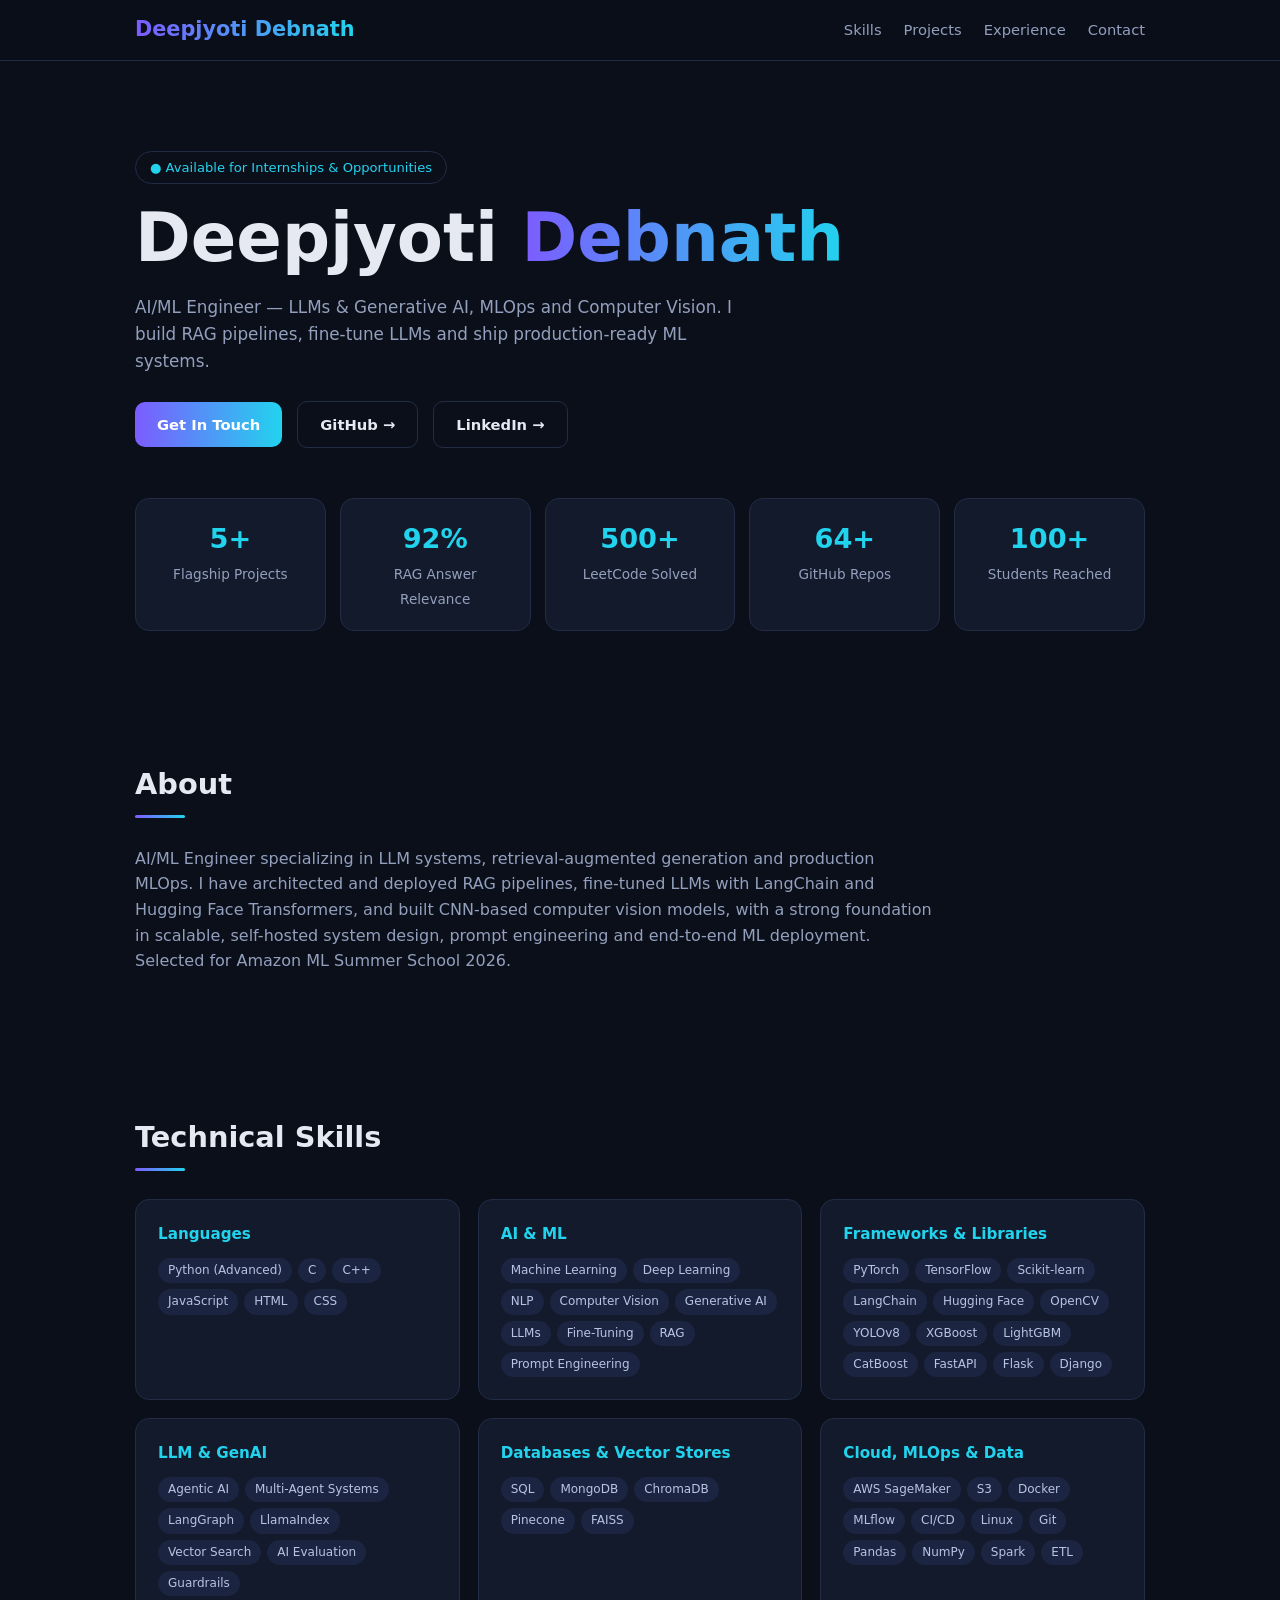
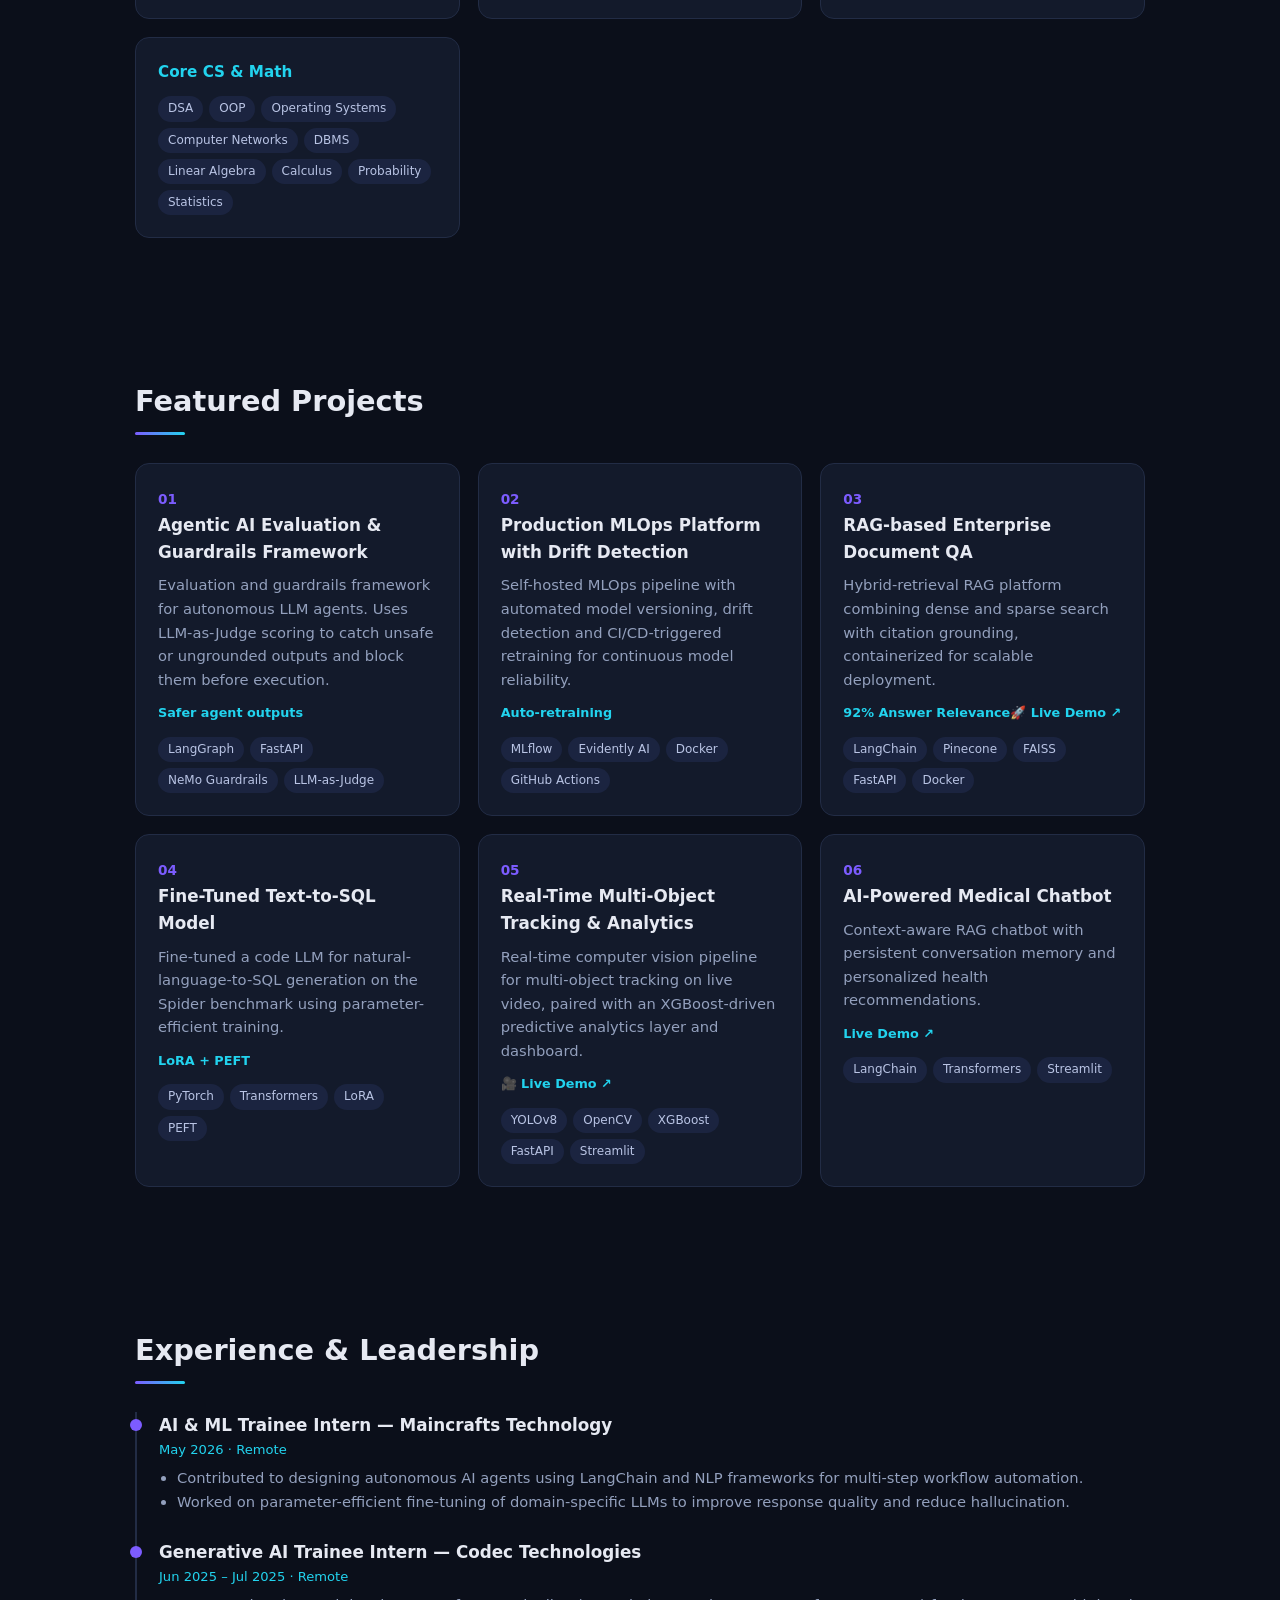
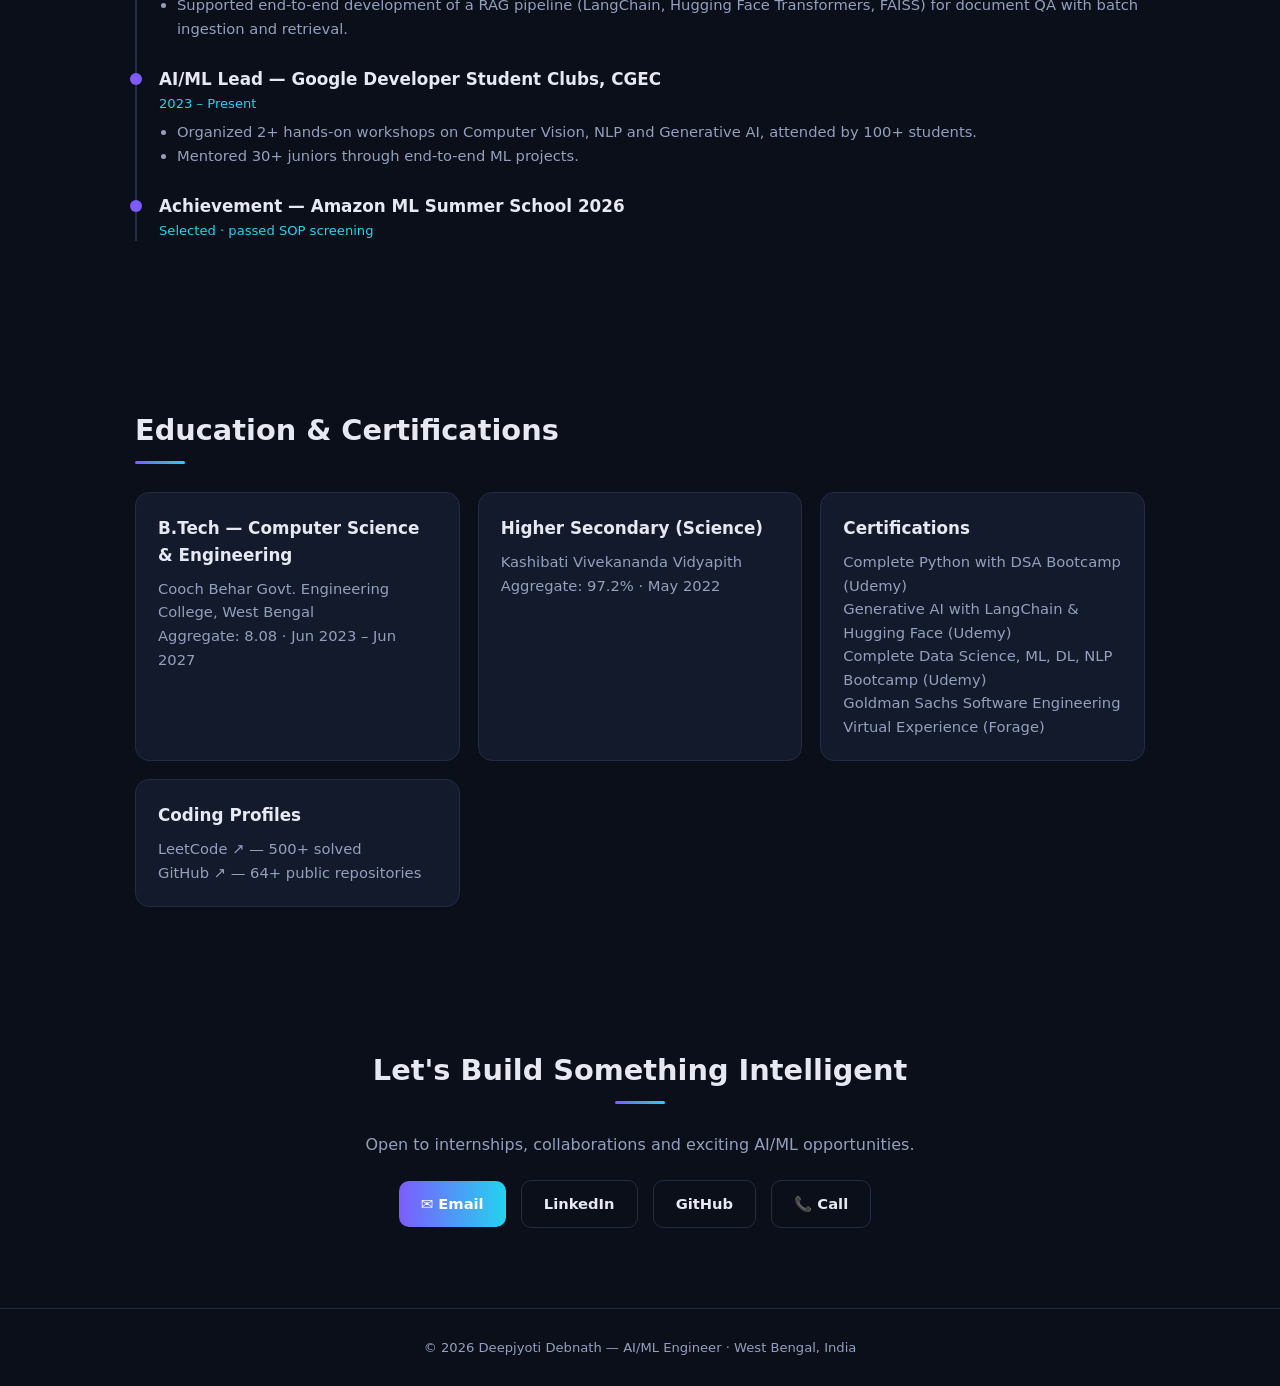
==== index.html @ 5f4ed718 "add" ====
<!DOCTYPE html>
<html lang="en">

<head>
    <meta charset="UTF-8">
    <meta name="viewport" content="width=device-width, initial-scale=1.0">
    <title>Deepjyoti Debnath — AI/ML Engineer</title>
    <meta name="description" content="AI/ML Engineer specializing in LLM systems, RAG, MLOps and Computer Vision.">
    <style>
         :root {
            --bg: #0b0f1a;
            --card: #131a2b;
            --line: #222c45;
            --txt: #e6e9f2;
            --mut: #93a0bd;
            --a: #7c5cff;
            --b: #22d3ee
        }
        
        * {
            box-sizing: border-box;
            margin: 0;
            padding: 0
        }
        
        html {
            scroll-behavior: smooth
        }
        
        body {
            font-family: Inter, system-ui, -apple-system, Segoe UI, sans-serif;
            background: var(--bg);
            color: var(--txt);
            line-height: 1.6
        }
        
        a {
            color: inherit;
            text-decoration: none
        }
        
        .wrap {
            max-width: 1050px;
            margin: auto;
            padding: 0 20px
        }
        
        nav {
            position: sticky;
            top: 0;
            z-index: 10;
            background: rgba(11, 15, 26, .85);
            backdrop-filter: blur(10px);
            border-bottom: 1px solid var(--line)
        }
        
        nav .wrap {
            display: flex;
            justify-content: space-between;
            align-items: center;
            height: 60px
        }
        
        .logo {
            font-weight: 800;
            font-size: 1.3rem;
            background: linear-gradient(90deg, var(--a), var(--b));
            -webkit-background-clip: text;
            color: transparent
        }
        
        nav ul {
            display: flex;
            gap: 22px;
            list-style: none;
            font-size: .92rem;
            color: var(--mut)
        }
        
        nav ul a:hover {
            color: var(--txt)
        }
        
        section {
            padding: 70px 0
        }
        
        h2 {
            font-size: 1.8rem;
            margin-bottom: 28px
        }
        
        h2::after {
            content: "";
            display: block;
            width: 50px;
            height: 3px;
            margin-top: 8px;
            background: linear-gradient(90deg, var(--a), var(--b));
            border-radius: 3px
        }
        
        .hero {
            padding: 90px 0 60px
        }
        
        .badge {
            display: inline-block;
            padding: 5px 14px;
            border: 1px solid var(--line);
            border-radius: 99px;
            font-size: .82rem;
            color: var(--b);
            margin-bottom: 18px
        }
        
        .hero h1 {
            font-size: clamp(2.4rem, 7vw, 4.2rem);
            line-height: 1.1
        }
        
        .hero h1 span {
            background: linear-gradient(90deg, var(--a), var(--b));
            -webkit-background-clip: text;
            color: transparent
        }
        
        .hero p {
            color: var(--mut);
            max-width: 620px;
            margin: 18px 0 26px;
            font-size: 1.05rem
        }
        
        .btn {
            display: inline-block;
            padding: 11px 22px;
            border-radius: 10px;
            border: 1px solid var(--line);
            margin: 0 10px 10px 0;
            font-weight: 600;
            font-size: .92rem;
            transition: .2s
        }
        
        .btn:hover {
            border-color: var(--a);
            transform: translateY(-2px)
        }
        
        .btn.p {
            background: linear-gradient(90deg, var(--a), var(--b));
            border: 0;
            color: #fff
        }
        
        .stats {
            display: grid;
            grid-template-columns: repeat(auto-fit, minmax(150px, 1fr));
            gap: 14px;
            margin-top: 40px
        }
        
        .stat {
            background: var(--card);
            border: 1px solid var(--line);
            border-radius: 14px;
            padding: 18px;
            text-align: center
        }
        
        .stat b {
            display: block;
            font-size: 1.7rem;
            color: var(--b)
        }
        
        .stat span {
            color: var(--mut);
            font-size: .85rem
        }
        
        .summary {
            color: var(--mut);
            max-width: 800px
        }
        
        .grid {
            display: grid;
            grid-template-columns: repeat(auto-fit, minmax(300px, 1fr));
            gap: 18px
        }
        
        .card {
            background: var(--card);
            border: 1px solid var(--line);
            border-radius: 14px;
            padding: 22px;
            transition: .2s
        }
        
        .card:hover {
            border-color: var(--a);
            transform: translateY(-4px)
        }
        
        .card h3 {
            font-size: 1.05rem;
            margin-bottom: 8px
        }
        
        .card p {
            color: var(--mut);
            font-size: .92rem
        }
        
        .card .n {
            color: var(--a);
            font-weight: 800;
            font-size: .85rem
        }
        
        .tags {
            display: flex;
            flex-wrap: wrap;
            gap: 6px;
            margin-top: 12px
        }
        
        .tag {
            font-size: .75rem;
            padding: 3px 10px;
            border-radius: 99px;
            background: #1b2440;
            color: #b9c4e4
        }
        
        .metric {
            display: inline-block;
            margin-top: 12px;
            font-size: .8rem;
            color: var(--b);
            font-weight: 700
        }
        
        .skills .card h3 {
            color: var(--b);
            font-size: .95rem
        }
        
        .tl {
            border-left: 2px solid var(--line);
            padding-left: 22px
        }
        
        .tl .item {
            position: relative;
            margin-bottom: 26px
        }
        
        .tl .item::before {
            content: "";
            position: absolute;
            left: -29px;
            top: 7px;
            width: 12px;
            height: 12px;
            border-radius: 50%;
            background: var(--a)
        }
        
        .tl h3 {
            font-size: 1.05rem
        }
        
        .tl .meta {
            color: var(--b);
            font-size: .82rem;
            margin-bottom: 6px
        }
        
        .tl ul {
            color: var(--mut);
            font-size: .92rem;
            padding-left: 18px
        }
        
        .contact {
            text-align: center
        }
        
        .contact h2::after {
            margin-inline: auto
        }
        
        .contact p {
            color: var(--mut);
            margin-bottom: 22px
        }
        
        footer {
            text-align: center;
            color: var(--mut);
            font-size: .82rem;
            padding: 28px 0;
            border-top: 1px solid var(--line)
        }
        
        .reveal {
            opacity: 0;
            transform: translateY(18px);
            transition: .6s
        }
        
        .reveal.show {
            opacity: 1;
            transform: none
        }
        
        @media(max-width:640px) {
            nav ul {
                gap: 12px;
                font-size: .8rem
            }
        }
    </style>
</head>

<body>
    <nav>
        <div class="wrap"><a href="#" class="logo">Deepjyoti Debnath</a>
            <ul>
                <li><a href="#skills">Skills</a></li>
                <li><a href="#projects">Projects</a></li>
                <li><a href="#experience">Experience</a></li>
                <li><a href="#contact">Contact</a></li>
            </ul>
        </div>
    </nav>

    <header class="hero">
        <div class="wrap">
            <span class="badge">● Available for Internships &amp; Opportunities</span>
            <h1>Deepjyoti <span>Debnath</span></h1>
            <p>AI/ML Engineer — LLMs &amp; Generative AI, MLOps and Computer Vision. I build RAG pipelines, fine-tune LLMs and ship production-ready ML systems.</p>
            <a class="btn p" href="mailto:deepjyotidebnathcse@gmail.com">Get In Touch</a>
            <a class="btn" href="https://github.com/deepjyotidebnath" target="_blank" rel="noopener">GitHub →</a>
            <a class="btn" href="https://linkedin.com/in/deepjyoti-debnath844279316" target="_blank" rel="noopener">LinkedIn →</a>
            <div class="stats">
                <div class="stat"><b>5+</b><span>Flagship Projects</span></div>
                <div class="stat"><b>92%</b><span>RAG Answer Relevance</span></div>
                <div class="stat"><b>500+</b><span>LeetCode Solved</span></div>
                <div class="stat"><b>64+</b><span>GitHub Repos</span></div>
                <div class="stat"><b>100+</b><span>Students Reached</span></div>
            </div>
        </div>
    </header>

    <section>
        <div class="wrap reveal">
            <h2>About</h2>
            <p class="summary">AI/ML Engineer specializing in LLM systems, retrieval-augmented generation and production MLOps. I have architected and deployed RAG pipelines, fine-tuned LLMs with LangChain and Hugging Face Transformers, and built CNN-based computer vision
                models, with a strong foundation in scalable, self-hosted system design, prompt engineering and end-to-end ML deployment. Selected for Amazon ML Summer School 2026.</p>
        </div>
    </section>

    <section id="skills" class="skills">
        <div class="wrap reveal">
            <h2>Technical Skills</h2>
            <div class="grid">
                <div class="card">
                    <h3>Languages</h3>
                    <div class="tags"><span class="tag">Python (Advanced)</span><span class="tag">C</span><span class="tag">C++</span><span class="tag">JavaScript</span><span class="tag">HTML</span><span class="tag">CSS</span></div>
                </div>
                <div class="card">
                    <h3>AI &amp; ML</h3>
                    <div class="tags"><span class="tag">Machine Learning</span><span class="tag">Deep Learning</span><span class="tag">NLP</span><span class="tag">Computer Vision</span><span class="tag">Generative AI</span><span class="tag">LLMs</span><span class="tag">Fine-Tuning</span>
                        <span class="tag">RAG</span><span class="tag">Prompt Engineering</span></div>
                </div>
                <div class="card">
                    <h3>Frameworks &amp; Libraries</h3>
                    <div class="tags"><span class="tag">PyTorch</span><span class="tag">TensorFlow</span><span class="tag">Scikit-learn</span><span class="tag">LangChain</span><span class="tag">Hugging Face</span><span class="tag">OpenCV</span><span class="tag">YOLOv8</span>
                        <span class="tag">XGBoost</span><span class="tag">LightGBM</span><span class="tag">CatBoost</span><span class="tag">FastAPI</span><span class="tag">Flask</span><span class="tag">Django</span></div>
                </div>
                <div class="card">
                    <h3>LLM &amp; GenAI</h3>
                    <div class="tags"><span class="tag">Agentic AI</span><span class="tag">Multi-Agent Systems</span><span class="tag">LangGraph</span><span class="tag">LlamaIndex</span><span class="tag">Vector Search</span><span class="tag">AI Evaluation</span><span class="tag">Guardrails</span></div>
                </div>
                <div class="card">
                    <h3>Databases &amp; Vector Stores</h3>
                    <div class="tags"><span class="tag">SQL</span><span class="tag">MongoDB</span><span class="tag">ChromaDB</span><span class="tag">Pinecone</span><span class="tag">FAISS</span></div>
                </div>
                <div class="card">
                    <h3>Cloud, MLOps &amp; Data</h3>
                    <div class="tags"><span class="tag">AWS SageMaker</span><span class="tag">S3</span><span class="tag">Docker</span><span class="tag">MLflow</span><span class="tag">CI/CD</span><span class="tag">Linux</span><span class="tag">Git</span><span class="tag">Pandas</span>
                        <span class="tag">NumPy</span><span class="tag">Spark</span><span class="tag">ETL</span></div>
                </div>
                <div class="card">
                    <h3>Core CS &amp; Math</h3>
                    <div class="tags"><span class="tag">DSA</span><span class="tag">OOP</span><span class="tag">Operating Systems</span><span class="tag">Computer Networks</span><span class="tag">DBMS</span><span class="tag">Linear Algebra</span><span class="tag">Calculus</span>
                        <span class="tag">Probability</span><span class="tag">Statistics</span></div>
                </div>
            </div>
        </div>
    </section>

    <section id="projects">
        <div class="wrap reveal">
            <h2>Featured Projects</h2>
            <div class="grid">
                <div class="card"><span class="n">01</span>
                    <h3>Agentic AI Evaluation &amp; Guardrails Framework</h3>
                    <p>Evaluation and guardrails framework for autonomous LLM agents. Uses LLM-as-Judge scoring to catch unsafe or ungrounded outputs and block them before execution.</p><span class="metric">Safer agent outputs</span>
                    <div class="tags"><span class="tag">LangGraph</span><span class="tag">FastAPI</span><span class="tag">NeMo Guardrails</span><span class="tag">LLM-as-Judge</span></div>
                </div>
                <div class="card"><span class="n">02</span>
                    <h3>Production MLOps Platform with Drift Detection</h3>
                    <p>Self-hosted MLOps pipeline with automated model versioning, drift detection and CI/CD-triggered retraining for continuous model reliability.</p><span class="metric">Auto-retraining</span>
                    <div class="tags"><span class="tag">MLflow</span><span class="tag">Evidently AI</span><span class="tag">Docker</span><span class="tag">GitHub Actions</span></div>
                </div>
                <div class="card"><span class="n">03</span>
                    <h3>RAG-based Enterprise Document QA</h3>
                    <p>Hybrid-retrieval RAG platform combining dense and sparse search with citation grounding, containerized for scalable deployment.</p><span class="metric">92% Answer Relevance</span><a class="metric" href="https://ragchatbotbyintellexa.streamlit.app/"
                        target="_blank" rel="noopener">🚀 Live Demo ↗</a>
                    <div class="tags"><span class="tag">LangChain</span><span class="tag">Pinecone</span><span class="tag">FAISS</span><span class="tag">FastAPI</span><span class="tag">Docker</span></div>
                </div>
                <div class="card"><span class="n">04</span>
                    <h3>Fine-Tuned Text-to-SQL Model</h3>
                    <p>Fine-tuned a code LLM for natural-language-to-SQL generation on the Spider benchmark using parameter-efficient training.</p><span class="metric">LoRA + PEFT</span>
                    <div class="tags"><span class="tag">PyTorch</span><span class="tag">Transformers</span><span class="tag">LoRA</span><span class="tag">PEFT</span></div>
                </div>
                <div class="card"><span class="n">05</span>
                    <h3>Real-Time Multi-Object Tracking &amp; Analytics</h3>
                    <p>Real-time computer vision pipeline for multi-object tracking on live video, paired with an XGBoost-driven predictive analytics layer and dashboard.</p><a class="metric" href="https://yolov8videodetection.streamlit.app/" target="_blank"
                        rel="noopener">🎥 Live Demo ↗</a>
                    <div class="tags"><span class="tag">YOLOv8</span><span class="tag">OpenCV</span><span class="tag">XGBoost</span><span class="tag">FastAPI</span><span class="tag">Streamlit</span></div>
                </div>
                <div class="card"><span class="n">06</span>
                    <h3>AI-Powered Medical Chatbot</h3>
                    <p>Context-aware RAG chatbot with persistent conversation memory and personalized health recommendations.</p><a class="metric" href="https://ai-medical-chatbot-intellexa-by-deepjyoti.streamlit.app/" target="_blank" rel="noopener">Live Demo ↗</a>
                    <div class="tags"><span class="tag">LangChain</span><span class="tag">Transformers</span><span class="tag">Streamlit</span></div>
                </div>
            </div>
        </div>
    </section>

    <section id="experience">
        <div class="wrap reveal">
            <h2>Experience &amp; Leadership</h2>
            <div class="tl">
                <div class="item">
                    <h3>AI &amp; ML Trainee Intern — Maincrafts Technology</h3>
                    <div class="meta">May 2026 · Remote</div>
                    <ul>
                        <li>Contributed to designing autonomous AI agents using LangChain and NLP frameworks for multi-step workflow automation.</li>
                        <li>Worked on parameter-efficient fine-tuning of domain-specific LLMs to improve response quality and reduce hallucination.</li>
                    </ul>
                </div>
                <div class="item">
                    <h3>Generative AI Trainee Intern — Codec Technologies</h3>
                    <div class="meta">Jun 2025 – Jul 2025 · Remote</div>
                    <ul>
                        <li>Supported end-to-end development of a RAG pipeline (LangChain, Hugging Face Transformers, FAISS) for document QA with batch ingestion and retrieval.</li>
                    </ul>
                </div>
                <div class="item">
                    <h3>AI/ML Lead — Google Developer Student Clubs, CGEC</h3>
                    <div class="meta">2023 – Present</div>
                    <ul>
                        <li>Organized 2+ hands-on workshops on Computer Vision, NLP and Generative AI, attended by 100+ students.</li>
                        <li>Mentored 30+ juniors through end-to-end ML projects.</li>
                    </ul>
                </div>
                <div class="item">
                    <h3>Achievement — Amazon ML Summer School 2026</h3>
                    <div class="meta">Selected · passed SOP screening</div>
                </div>
            </div>
        </div>
    </section>

    <section>
        <div class="wrap reveal">
            <h2>Education &amp; Certifications</h2>
            <div class="grid">
                <div class="card">
                    <h3>B.Tech — Computer Science &amp; Engineering</h3>
                    <p>Cooch Behar Govt. Engineering College, West Bengal<br>Aggregate: 8.08 · Jun 2023 – Jun 2027</p>
                </div>
                <div class="card">
                    <h3>Higher Secondary (Science)</h3>
                    <p>Kashibati Vivekananda Vidyapith<br>Aggregate: 97.2% · May 2022</p>
                </div>
                <div class="card">
                    <h3>Certifications</h3>
                    <p>Complete Python with DSA Bootcamp (Udemy)<br>Generative AI with LangChain &amp; Hugging Face (Udemy)<br>Complete Data Science, ML, DL, NLP Bootcamp (Udemy)<br>Goldman Sachs Software Engineering Virtual Experience (Forage)</p>
                </div>
                <div class="card">
                    <h3>Coding Profiles</h3>
                    <p><a href="https://leetcode.com/u/deep23118" target="_blank" rel="noopener">LeetCode ↗</a> — 500+ solved<br><a href="https://github.com/deepjyotidebnath" target="_blank" rel="noopener">GitHub ↗</a> — 64+ public repositories</p>
                </div>
            </div>
        </div>
    </section>

    <section id="contact" class="contact">
        <div class="wrap reveal">
            <h2>Let's Build Something Intelligent</h2>
            <p>Open to internships, collaborations and exciting AI/ML opportunities.</p>
            <a class="btn p" href="mailto:deepjyotidebnathcse@gmail.com">✉ Email</a>
            <a class="btn" href="https://linkedin.com/in/deepjyoti-debnath844279316" target="_blank" rel="noopener">LinkedIn</a>
            <a class="btn" href="https://github.com/deepjyotidebnath" target="_blank" rel="noopener">GitHub</a>
            <a class="btn" href="tel:+918116265152">📞 Call</a>
        </div>
    </section>

    <footer>© <span id="y"></span> Deepjyoti Debnath — AI/ML Engineer · West Bengal, India</footer>

    <script>
        document.getElementById('y').textContent = new Date().getFullYear();
        const io = new IntersectionObserver(e => e.forEach(x => {
            if (x.isIntersecting) {
                x.target.classList.add('show');
                io.unobserve(x.target)
            }
        }), {
            threshold: .08
        });
        document.querySelectorAll('.reveal').forEach(el => io.observe(el));
    </script>
</body>

</html>
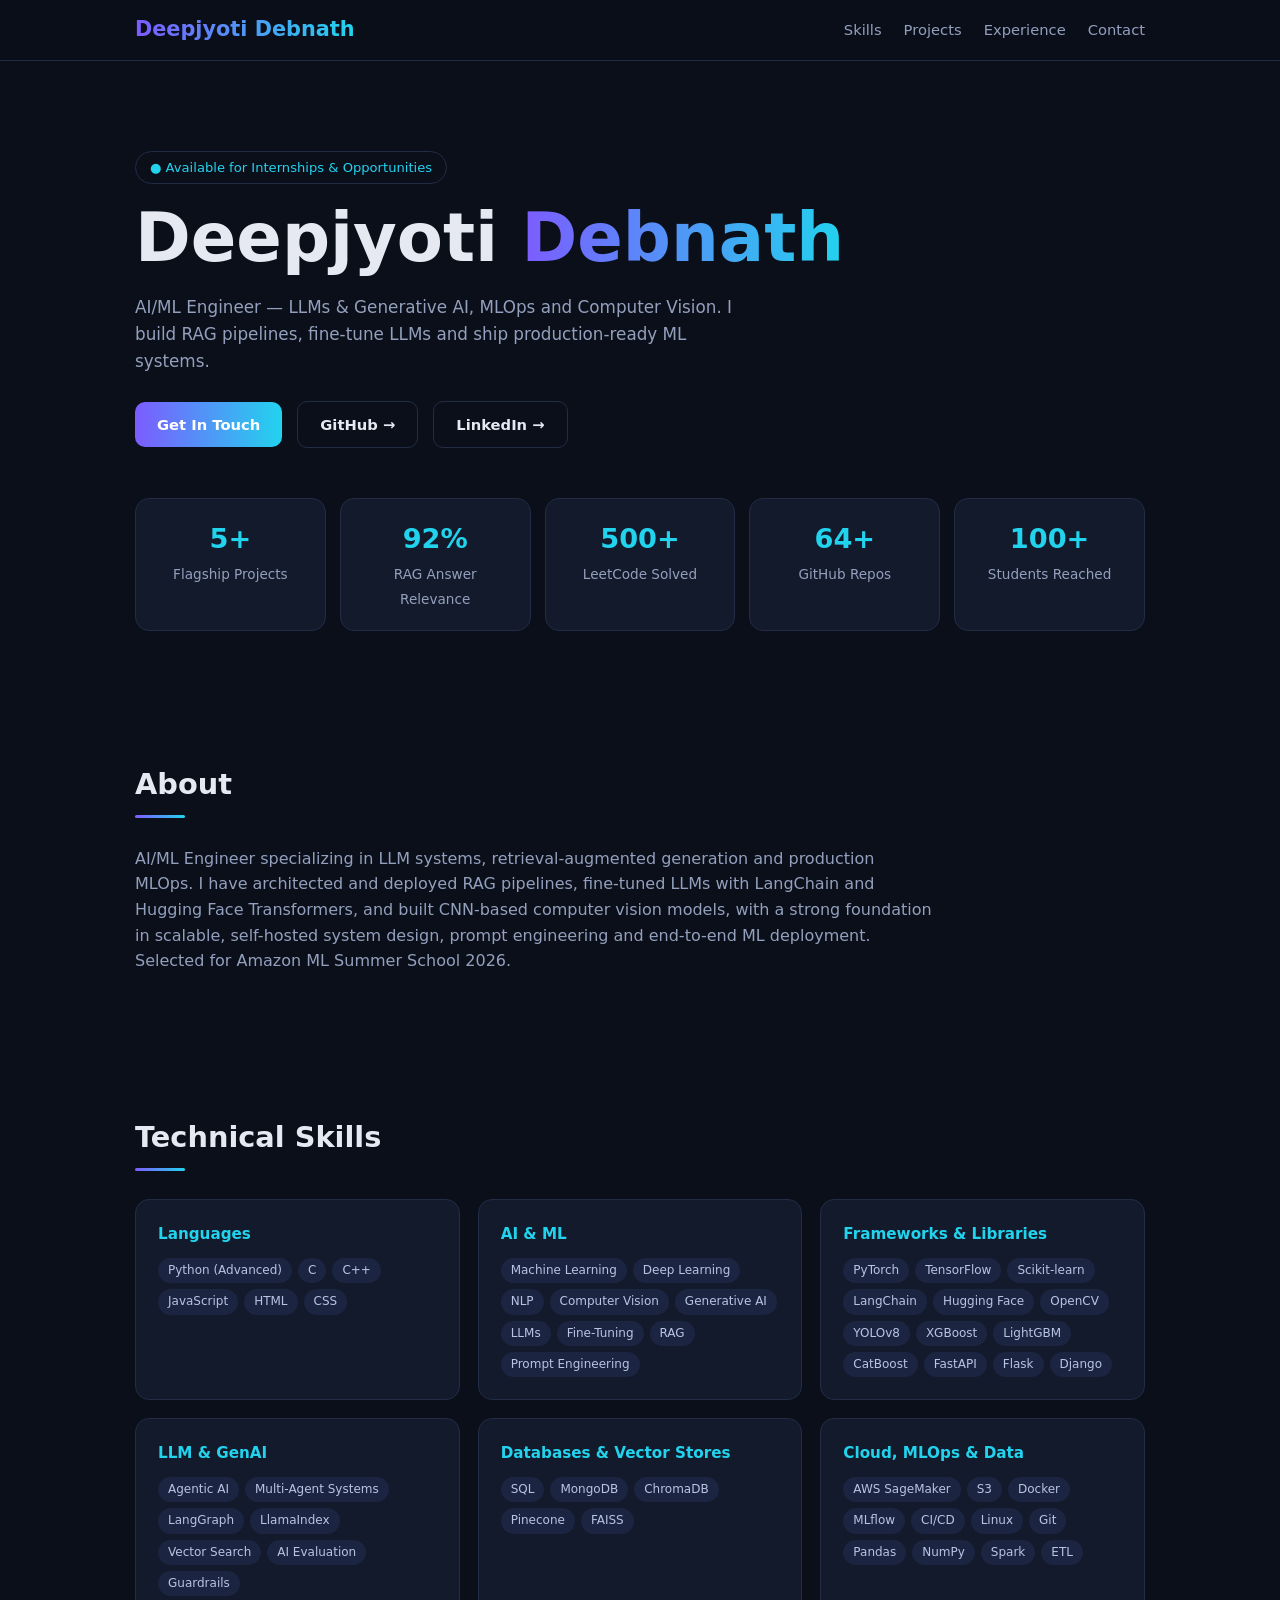
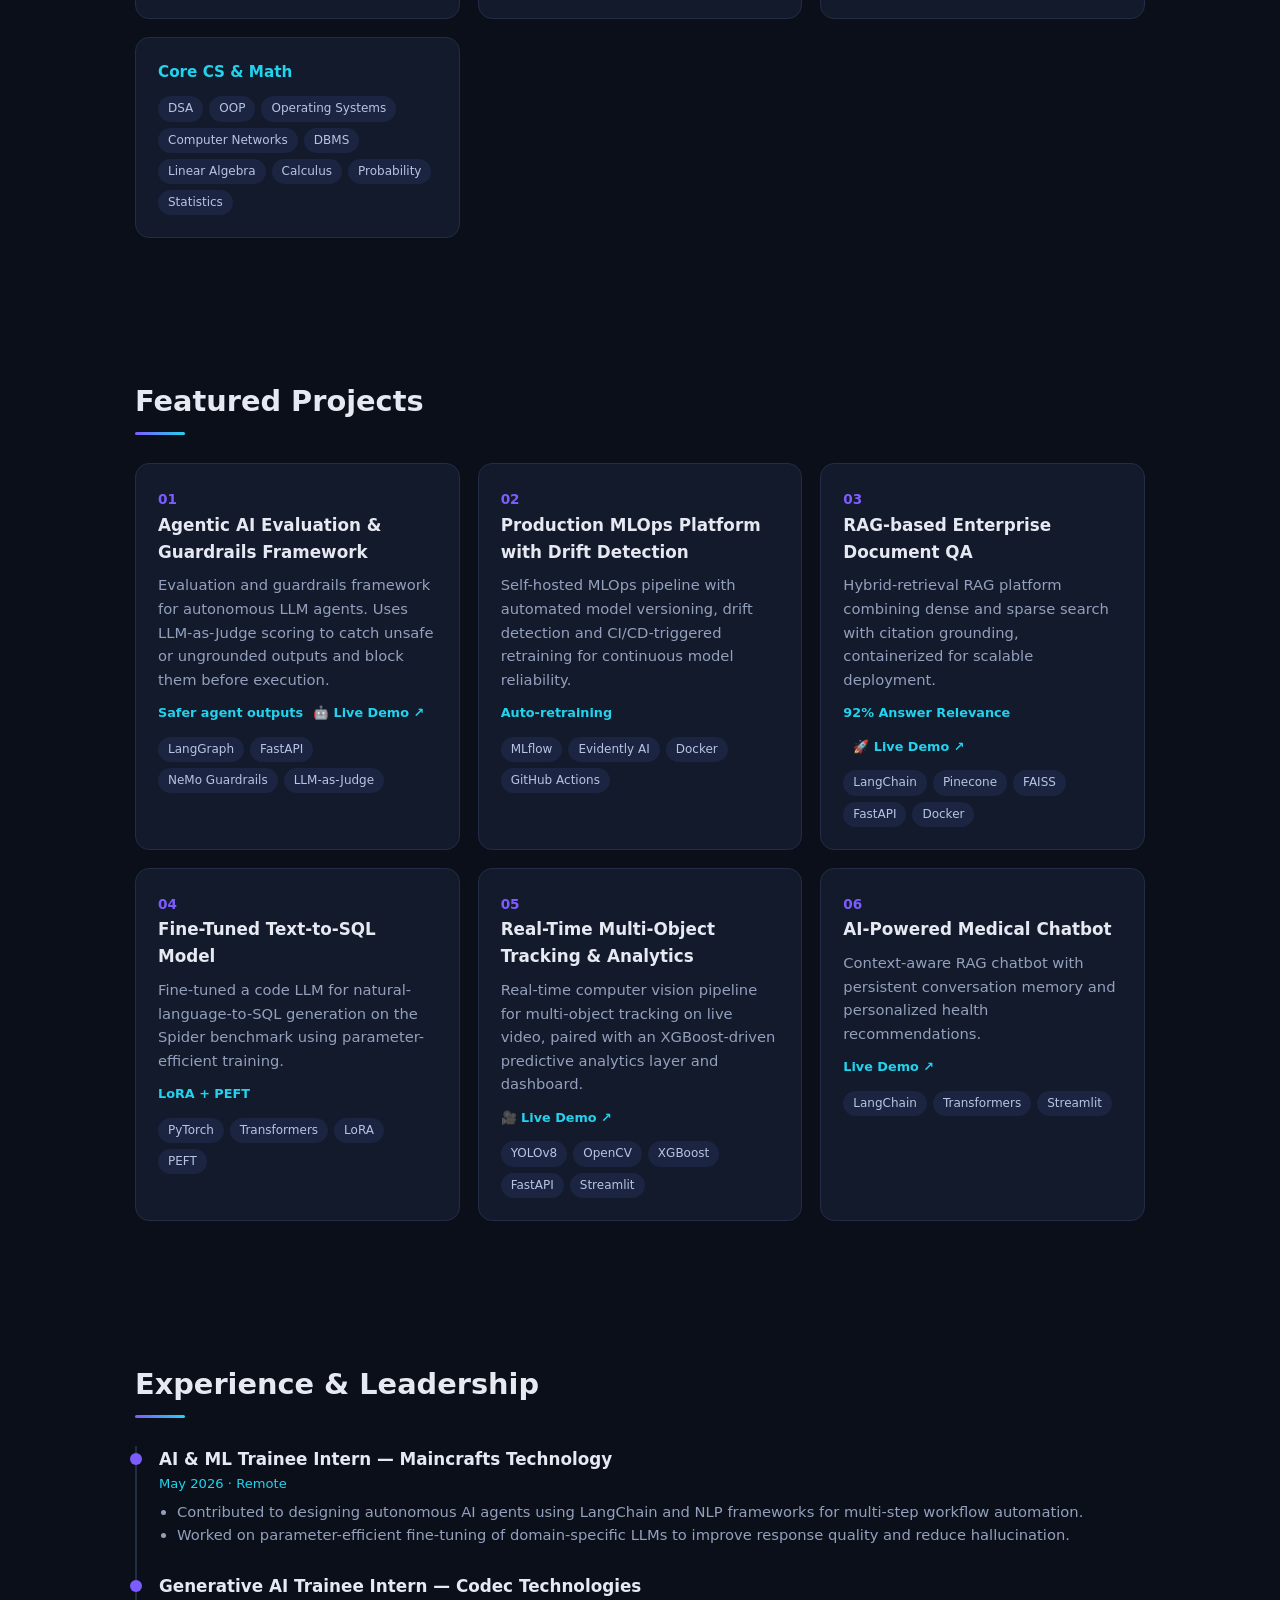
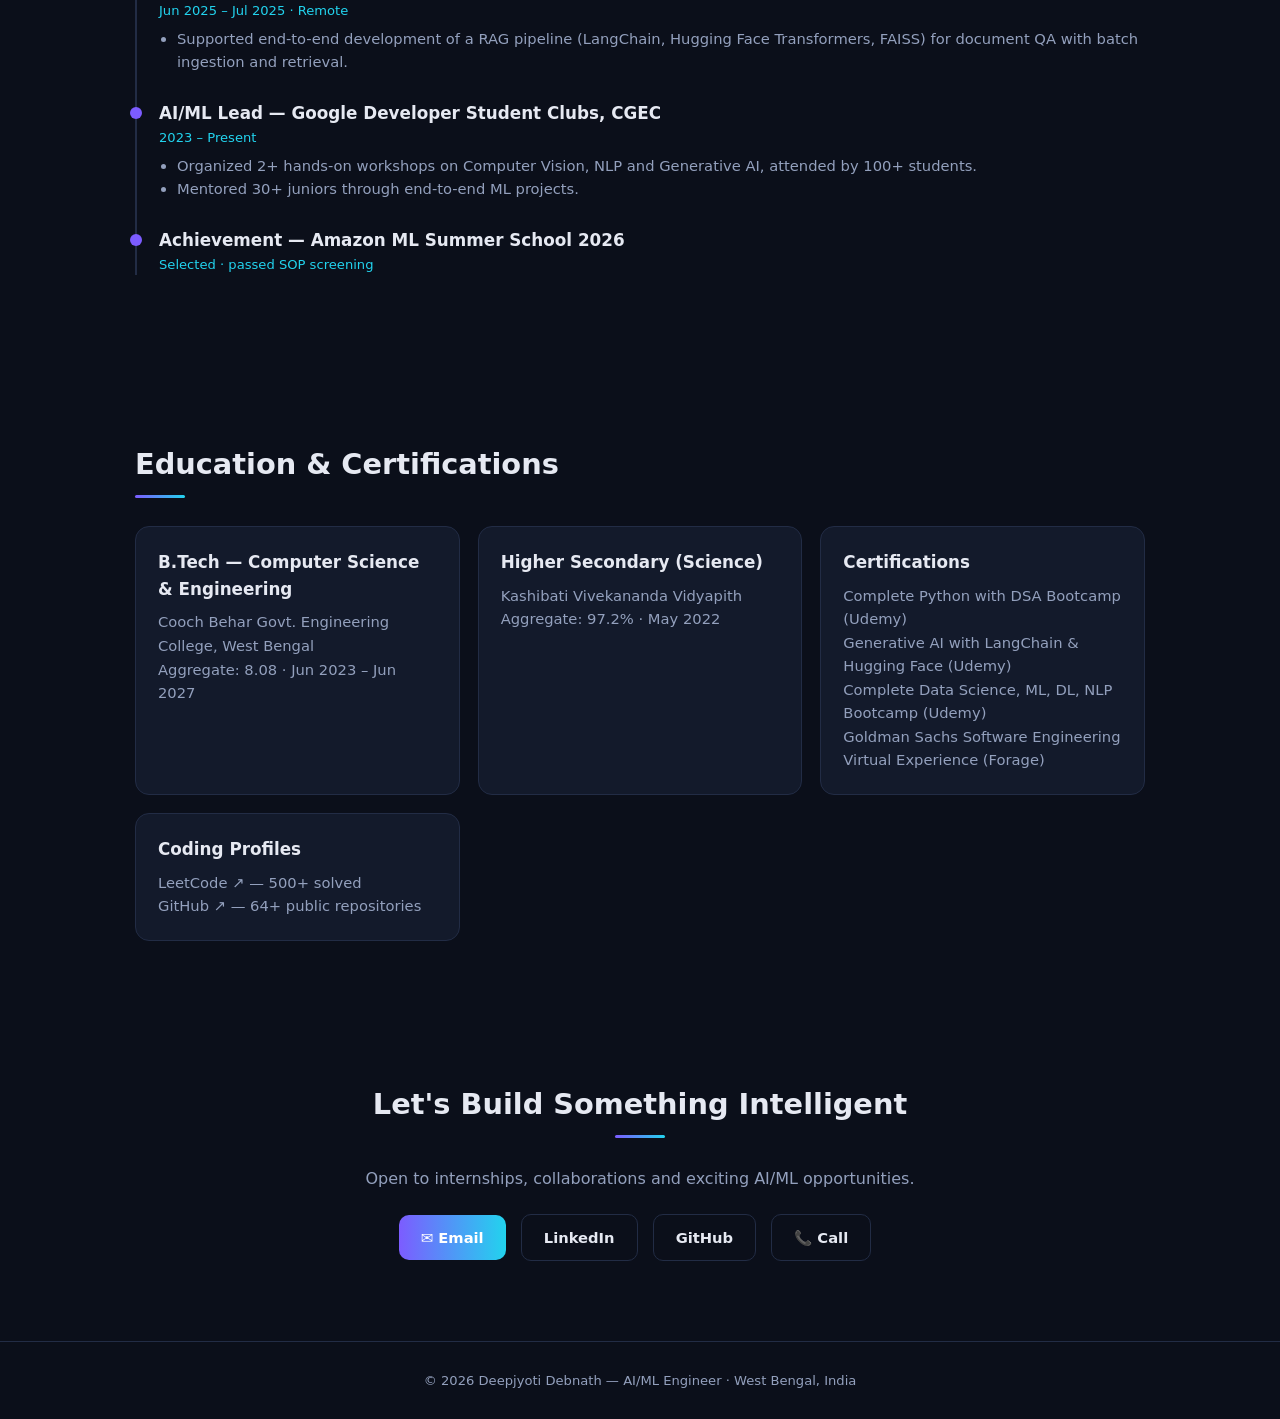
==== commit 02a0869c: "update" ====
--- a/index.html
+++ b/index.html
@@ -410,7 +410,8 @@
             <div class="grid">
                 <div class="card"><span class="n">01</span>
                     <h3>Agentic AI Evaluation &amp; Guardrails Framework</h3>
-                    <p>Evaluation and guardrails framework for autonomous LLM agents. Uses LLM-as-Judge scoring to catch unsafe or ungrounded outputs and block them before execution.</p><span class="metric">Safer agent outputs</span>
+                    <p>Evaluation and guardrails framework for autonomous LLM agents. Uses LLM-as-Judge scoring to catch unsafe or ungrounded outputs and block them before execution.</p><span class="metric">Safer agent outputs</span><a class="metric" href="https://agenticaiintel.streamlit.app/"
+                        target="_blank" rel="noopener" style="margin-left: 10px;">🤖 Live Demo ↗</a>
                     <div class="tags"><span class="tag">LangGraph</span><span class="tag">FastAPI</span><span class="tag">NeMo Guardrails</span><span class="tag">LLM-as-Judge</span></div>
                 </div>
                 <div class="card"><span class="n">02</span>
@@ -420,8 +421,9 @@
                 </div>
                 <div class="card"><span class="n">03</span>
                     <h3>RAG-based Enterprise Document QA</h3>
-                    <p>Hybrid-retrieval RAG platform combining dense and sparse search with citation grounding, containerized for scalable deployment.</p><span class="metric">92% Answer Relevance</span><a class="metric" href="https://ragchatbotbyintellexa.streamlit.app/"
-                        target="_blank" rel="noopener">🚀 Live Demo ↗</a>
+                    <p>Hybrid-retrieval RAG platform combining dense and sparse search with citation grounding, containerized for scalable deployment.</p>
+                    <span class="metric">92% Answer Relevance</span>
+                    <a class="metric" href="https://ragchatbotbyintellexa.streamlit.app/" target="_blank" rel="noopener" style="margin-left: 10px;">🚀 Live Demo ↗</a>
                     <div class="tags"><span class="tag">LangChain</span><span class="tag">Pinecone</span><span class="tag">FAISS</span><span class="tag">FastAPI</span><span class="tag">Docker</span></div>
                 </div>
                 <div class="card"><span class="n">04</span>
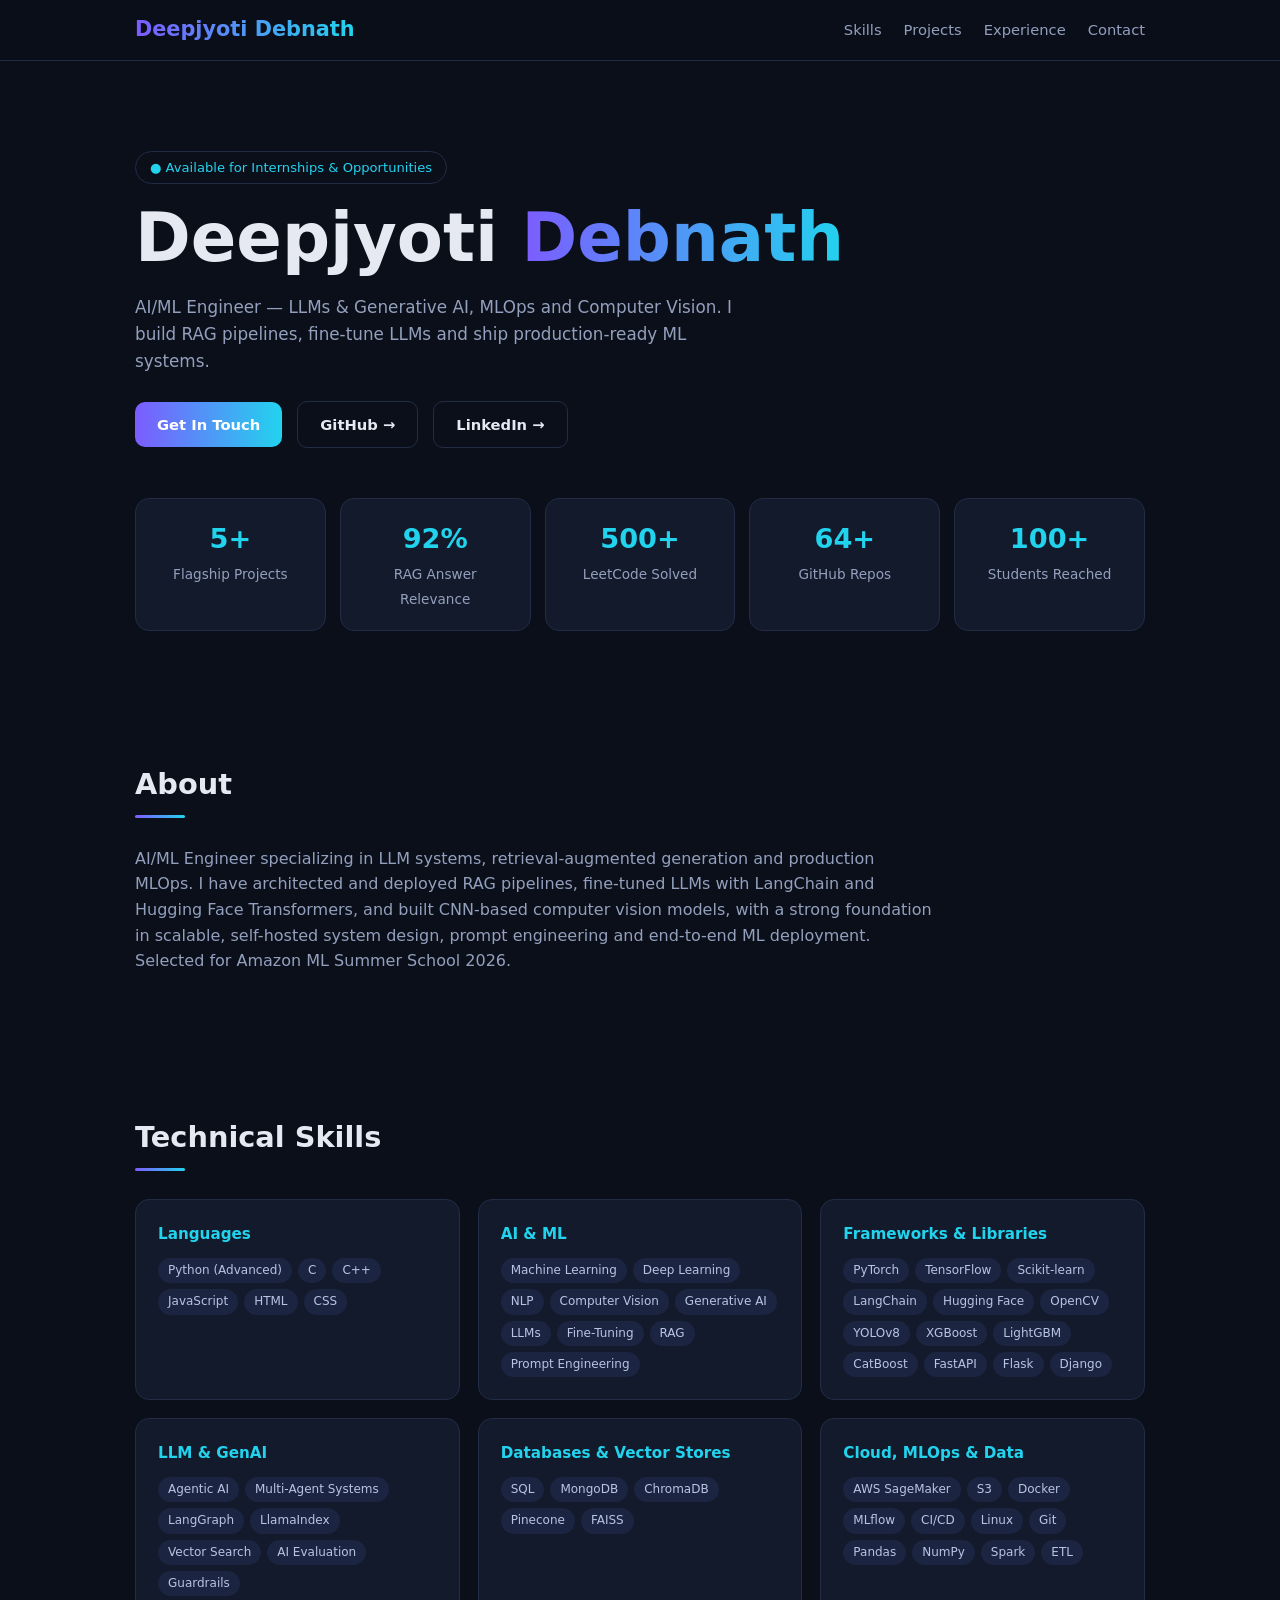
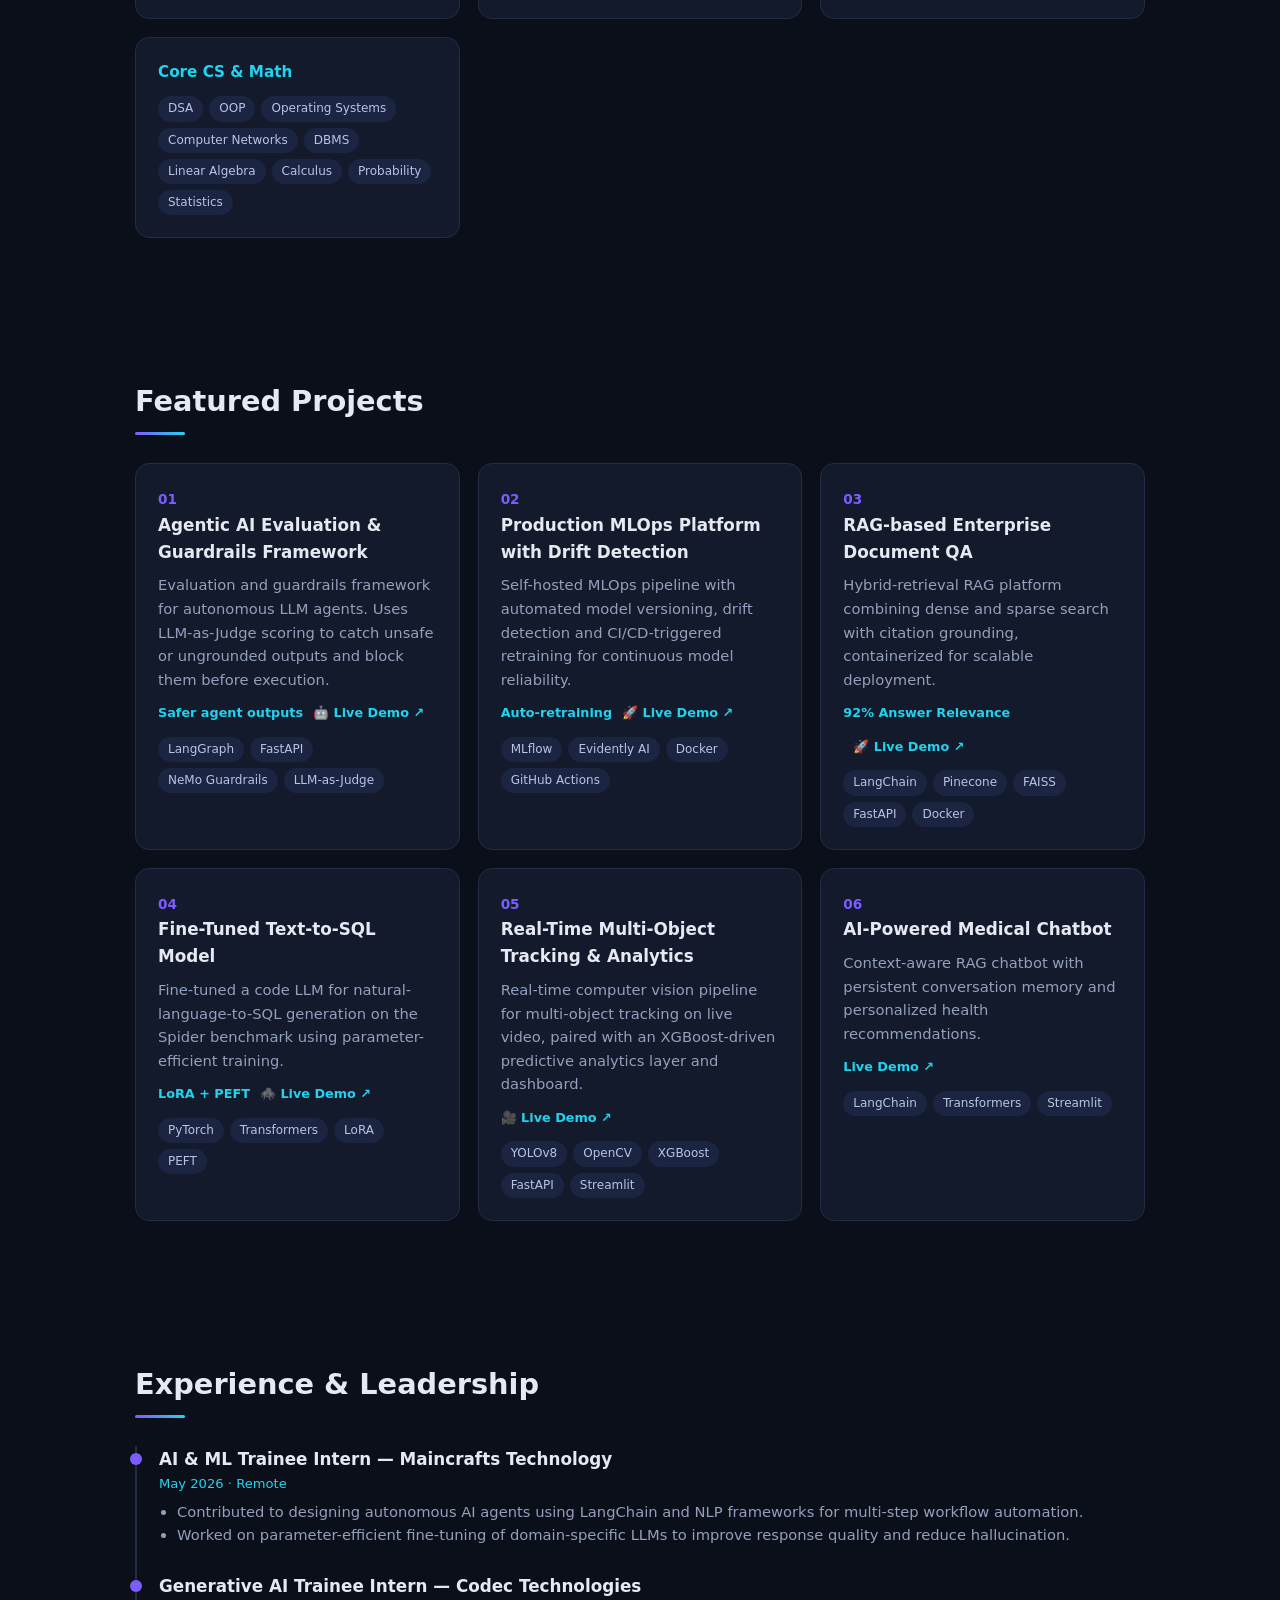
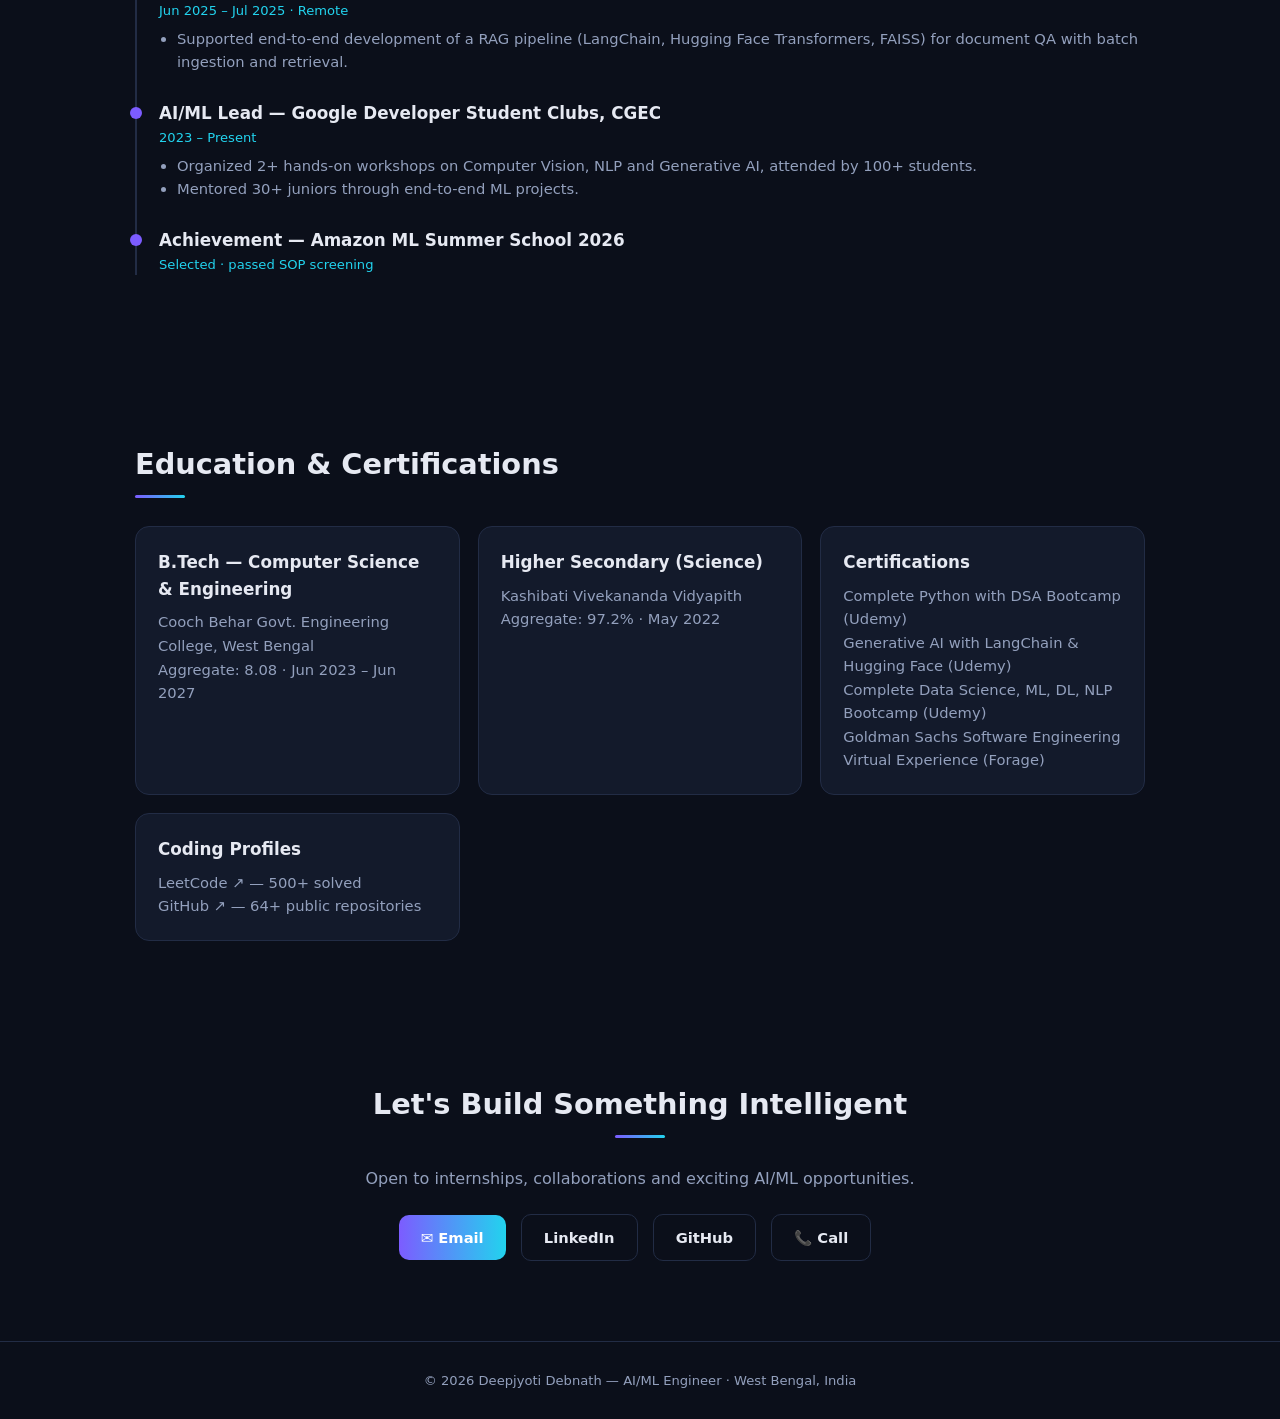
==== commit 9d1ef2d8: "update2" ====
--- a/index.html
+++ b/index.html
@@ -416,7 +416,8 @@
                 </div>
                 <div class="card"><span class="n">02</span>
                     <h3>Production MLOps Platform with Drift Detection</h3>
-                    <p>Self-hosted MLOps pipeline with automated model versioning, drift detection and CI/CD-triggered retraining for continuous model reliability.</p><span class="metric">Auto-retraining</span>
+                    <p>Self-hosted MLOps pipeline with automated model versioning, drift detection and CI/CD-triggered retraining for continuous model reliability.</p><span class="metric">Auto-retraining</span><a class="metric" href="https://driftdetection.streamlit.app/"
+                        target="_blank" rel="noopener" style="margin-left: 10px;">🚀 Live Demo ↗</a>
                     <div class="tags"><span class="tag">MLflow</span><span class="tag">Evidently AI</span><span class="tag">Docker</span><span class="tag">GitHub Actions</span></div>
                 </div>
                 <div class="card"><span class="n">03</span>
@@ -428,7 +429,8 @@
                 </div>
                 <div class="card"><span class="n">04</span>
                     <h3>Fine-Tuned Text-to-SQL Model</h3>
-                    <p>Fine-tuned a code LLM for natural-language-to-SQL generation on the Spider benchmark using parameter-efficient training.</p><span class="metric">LoRA + PEFT</span>
+                    <p>Fine-tuned a code LLM for natural-language-to-SQL generation on the Spider benchmark using parameter-efficient training.</p><span class="metric">LoRA + PEFT</span><a class="metric" href="https://spiderexplorrerintelle.streamlit.app/"
+                        target="_blank" rel="noopener" style="margin-left: 10px;">🕷️ Live Demo ↗</a>
                     <div class="tags"><span class="tag">PyTorch</span><span class="tag">Transformers</span><span class="tag">LoRA</span><span class="tag">PEFT</span></div>
                 </div>
                 <div class="card"><span class="n">05</span>
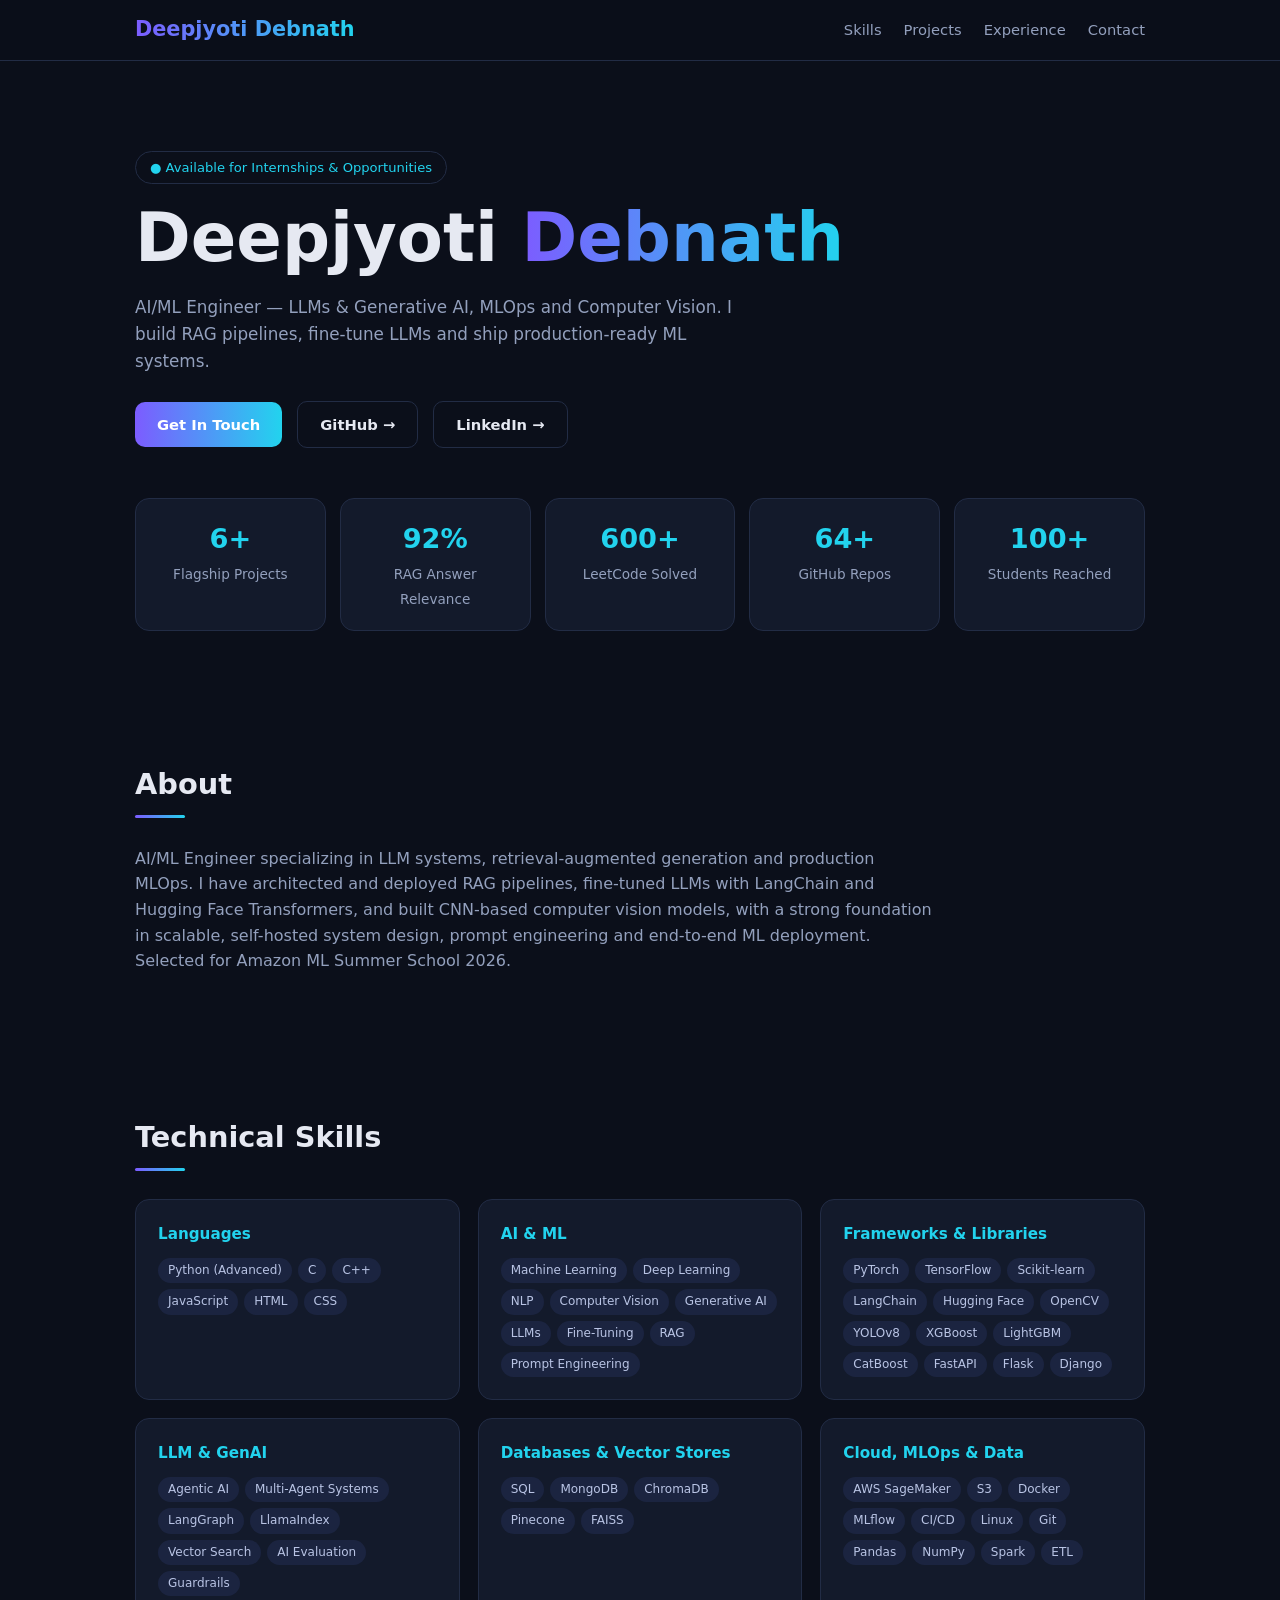
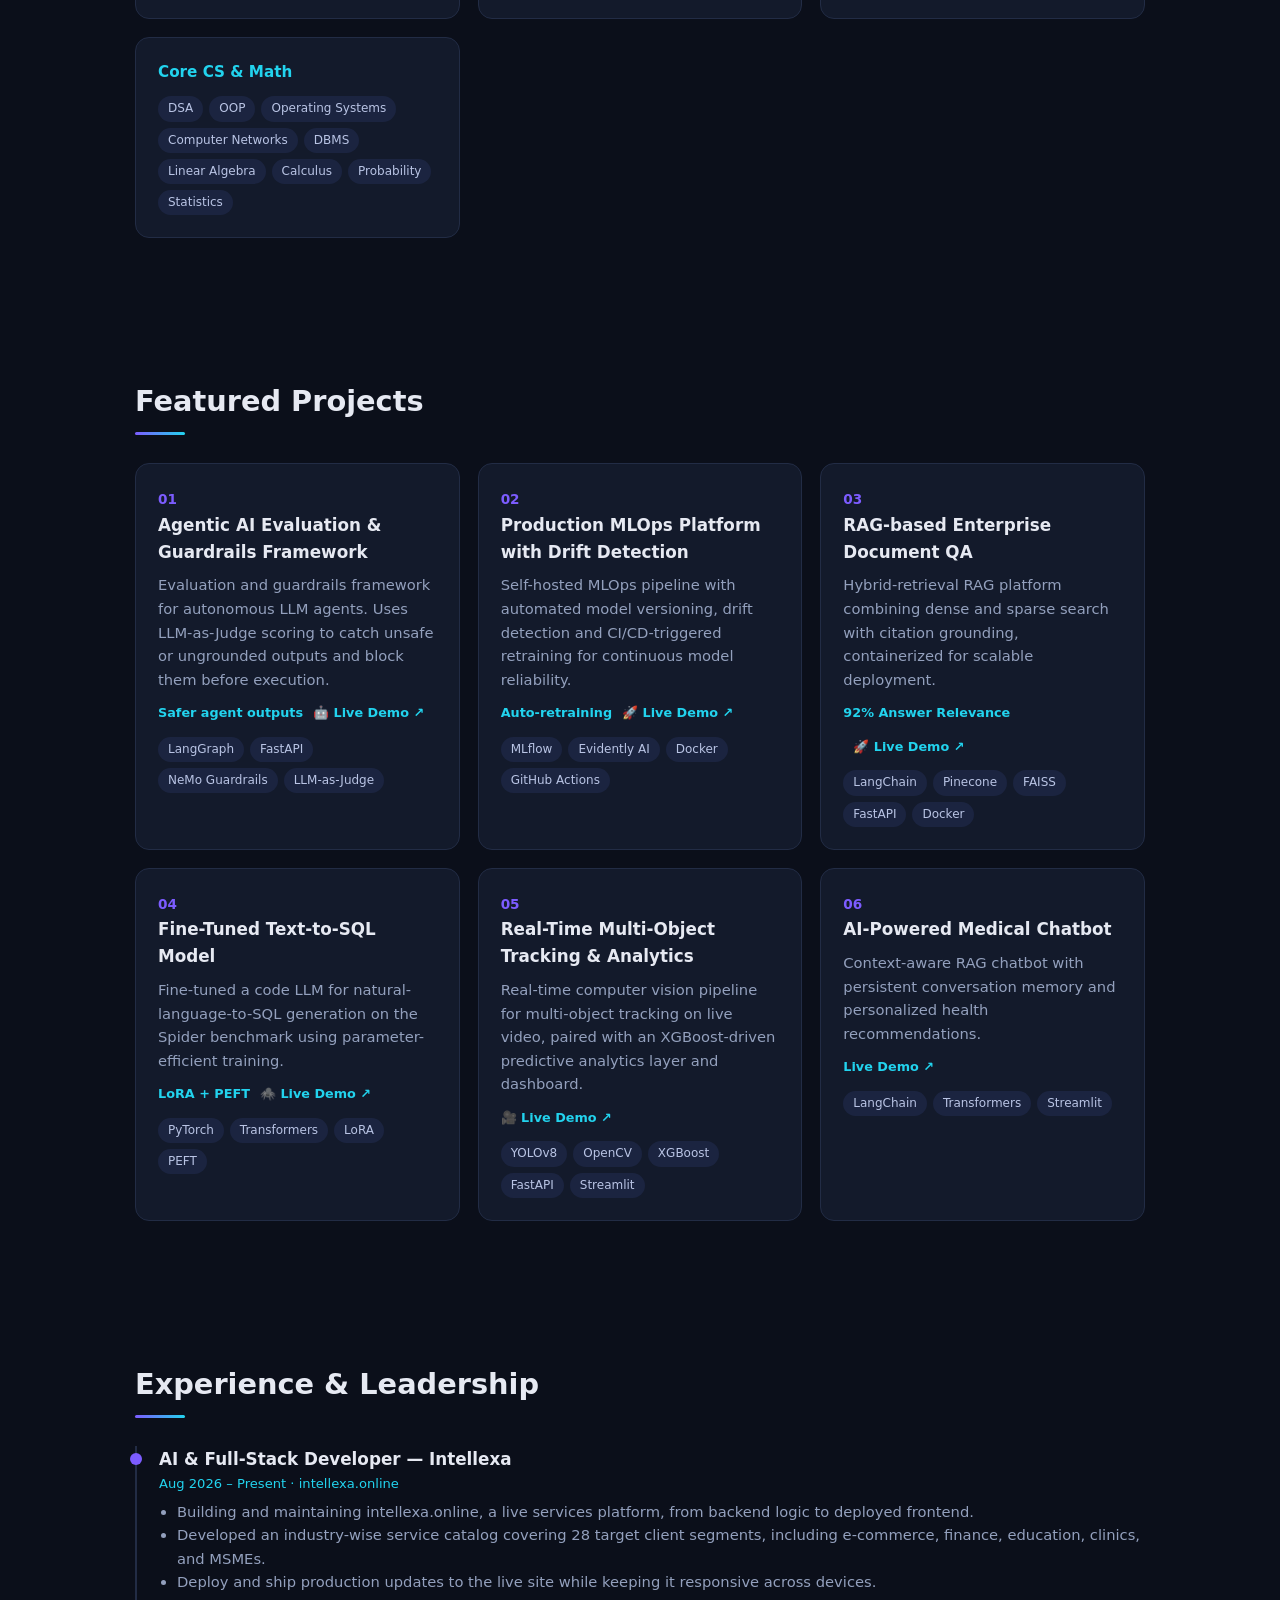
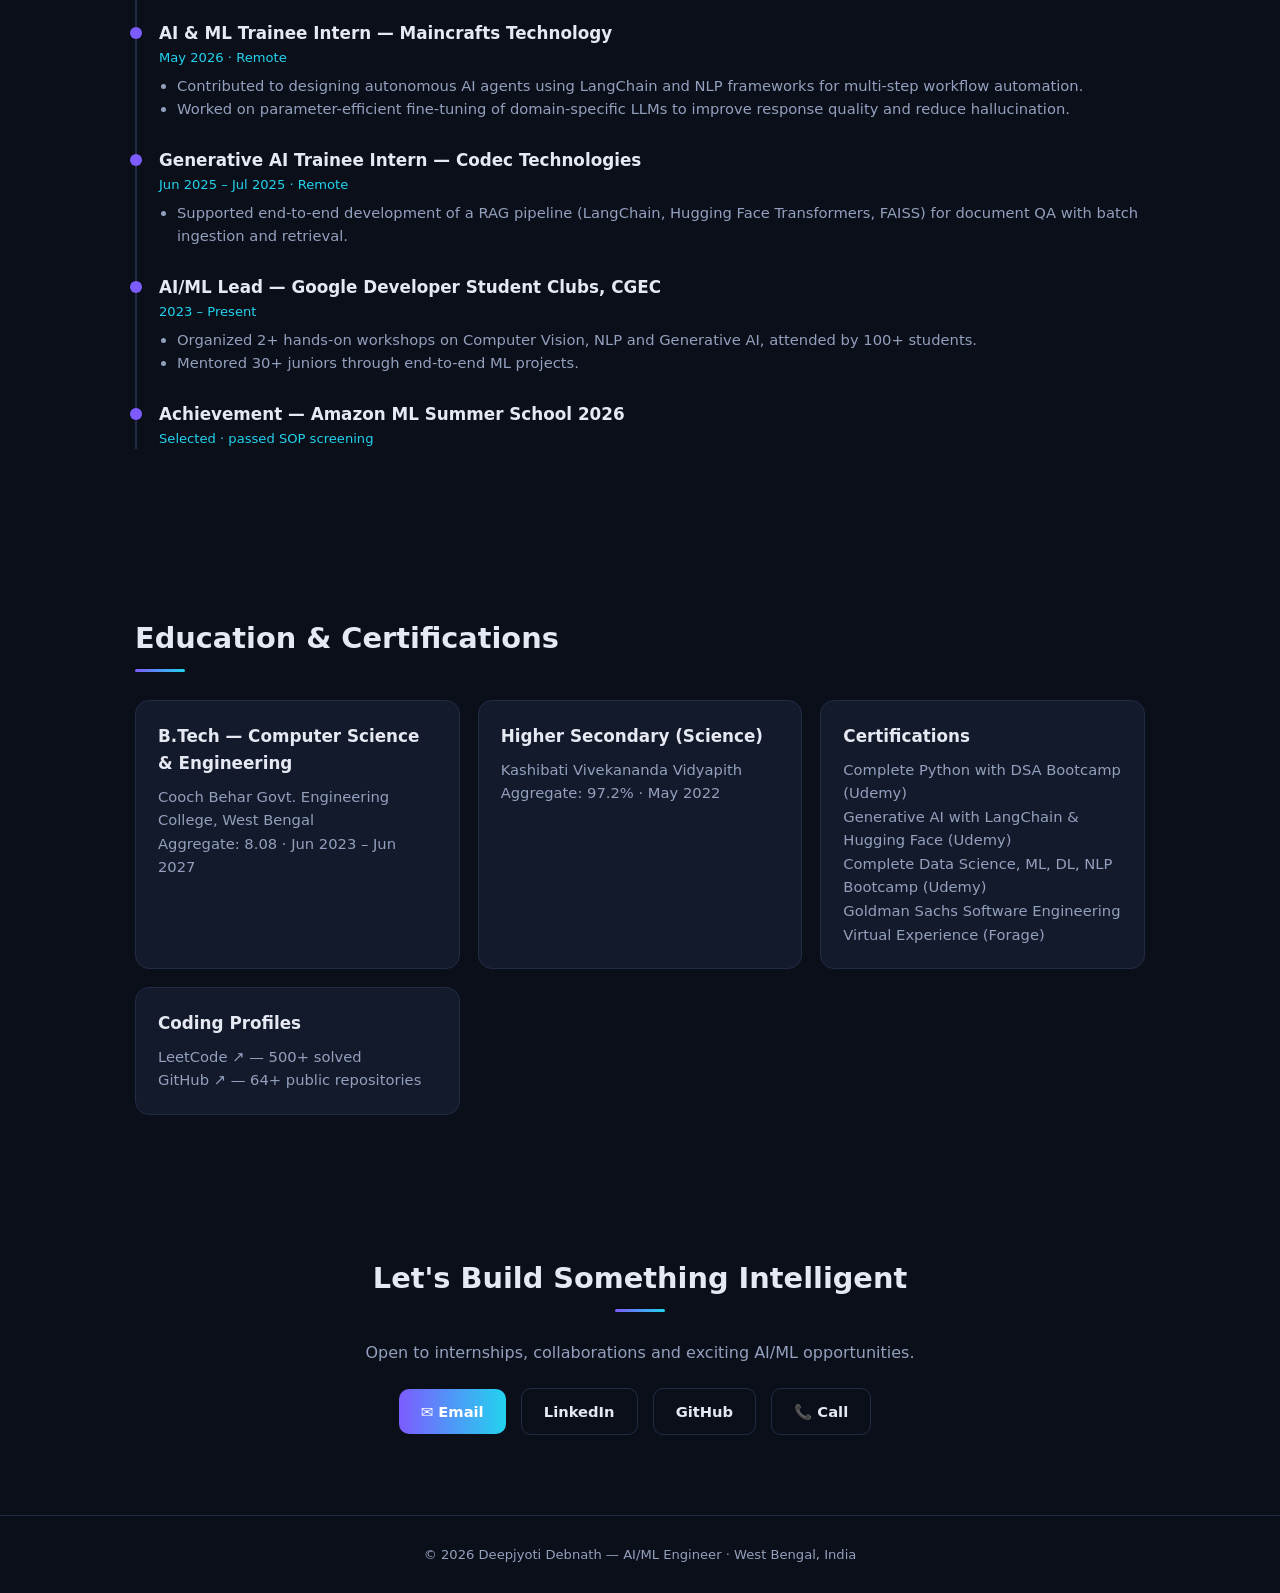
==== commit 5dab764e: "Update" ====
--- a/index.html
+++ b/index.html
@@ -345,11 +345,11 @@
             <p>AI/ML Engineer — LLMs &amp; Generative AI, MLOps and Computer Vision. I build RAG pipelines, fine-tune LLMs and ship production-ready ML systems.</p>
             <a class="btn p" href="mailto:deepjyotidebnathcse@gmail.com">Get In Touch</a>
             <a class="btn" href="https://github.com/deepjyotidebnath" target="_blank" rel="noopener">GitHub →</a>
-            <a class="btn" href="https://linkedin.com/in/deepjyoti-debnath844279316" target="_blank" rel="noopener">LinkedIn →</a>
+            <a class="btn" href="https://www.linkedin.com/in/deepjyoti-debnath-844279316/" target="_blank" rel="noopener">LinkedIn →</a>
             <div class="stats">
-                <div class="stat"><b>5+</b><span>Flagship Projects</span></div>
+                <div class="stat"><b>6+</b><span>Flagship Projects</span></div>
                 <div class="stat"><b>92%</b><span>RAG Answer Relevance</span></div>
-                <div class="stat"><b>500+</b><span>LeetCode Solved</span></div>
+                <div class="stat"><b>600+</b><span>LeetCode Solved</span></div>
                 <div class="stat"><b>64+</b><span>GitHub Repos</span></div>
                 <div class="stat"><b>100+</b><span>Students Reached</span></div>
             </div>
@@ -453,6 +453,15 @@
             <h2>Experience &amp; Leadership</h2>
             <div class="tl">
                 <div class="item">
+                    <h3>AI &amp; Full-Stack Developer — Intellexa</h3>
+                    <div class="meta">Aug 2026 – Present · intellexa.online</div>
+                    <ul>
+                        <li>Building and maintaining intellexa.online, a live services platform, from backend logic to deployed frontend.</li>
+                        <li>Developed an industry-wise service catalog covering 28 target client segments, including e-commerce, finance, education, clinics, and MSMEs.</li>
+                        <li>Deploy and ship production updates to the live site while keeping it responsive across devices.</li>
+                    </ul>
+                </div>
+                <div class="item">
                     <h3>AI &amp; ML Trainee Intern — Maincrafts Technology</h3>
                     <div class="meta">May 2026 · Remote</div>
                     <ul>
@@ -512,7 +521,7 @@
             <h2>Let's Build Something Intelligent</h2>
             <p>Open to internships, collaborations and exciting AI/ML opportunities.</p>
             <a class="btn p" href="mailto:deepjyotidebnathcse@gmail.com">✉ Email</a>
-            <a class="btn" href="https://linkedin.com/in/deepjyoti-debnath844279316" target="_blank" rel="noopener">LinkedIn</a>
+            <a class="btn" href="https://www.linkedin.com/in/deepjyoti-debnath-844279316/" target="_blank" rel="noopener">LinkedIn</a>
             <a class="btn" href="https://github.com/deepjyotidebnath" target="_blank" rel="noopener">GitHub</a>
             <a class="btn" href="tel:+918116265152">📞 Call</a>
         </div>
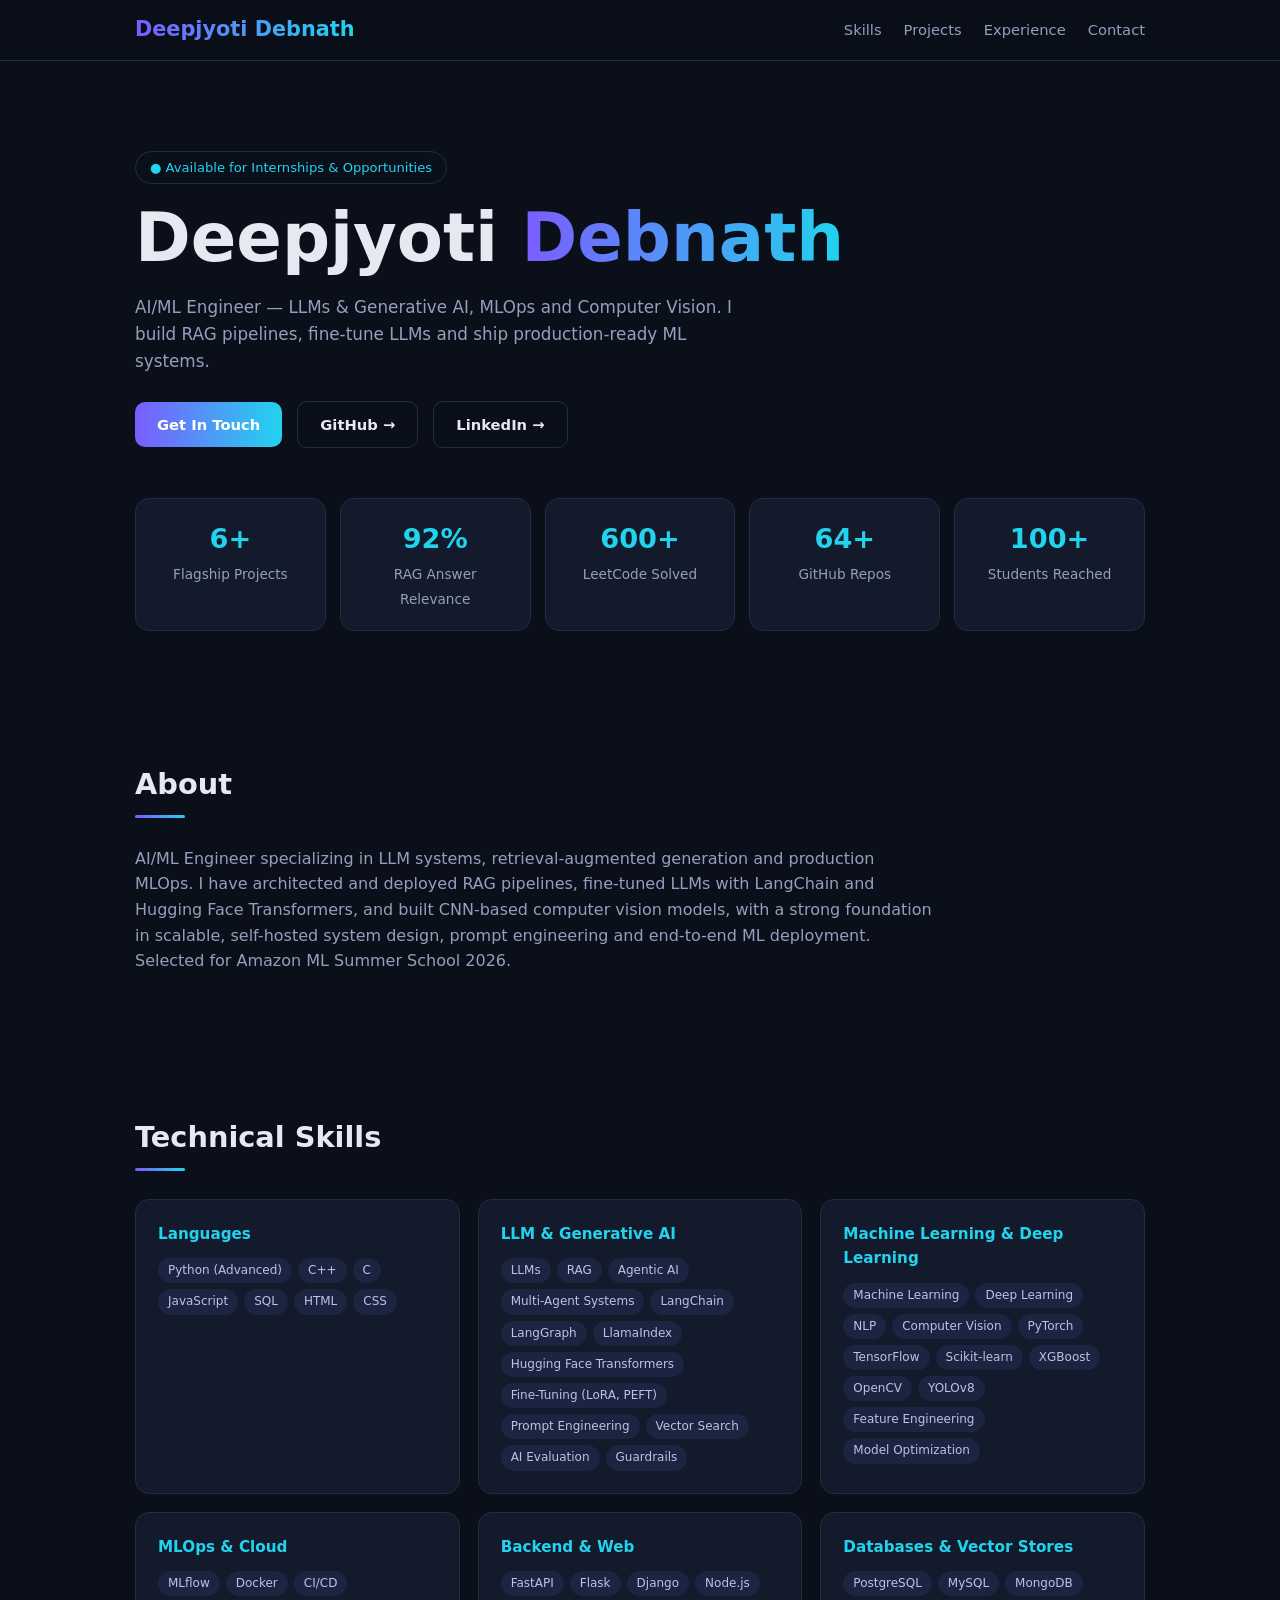
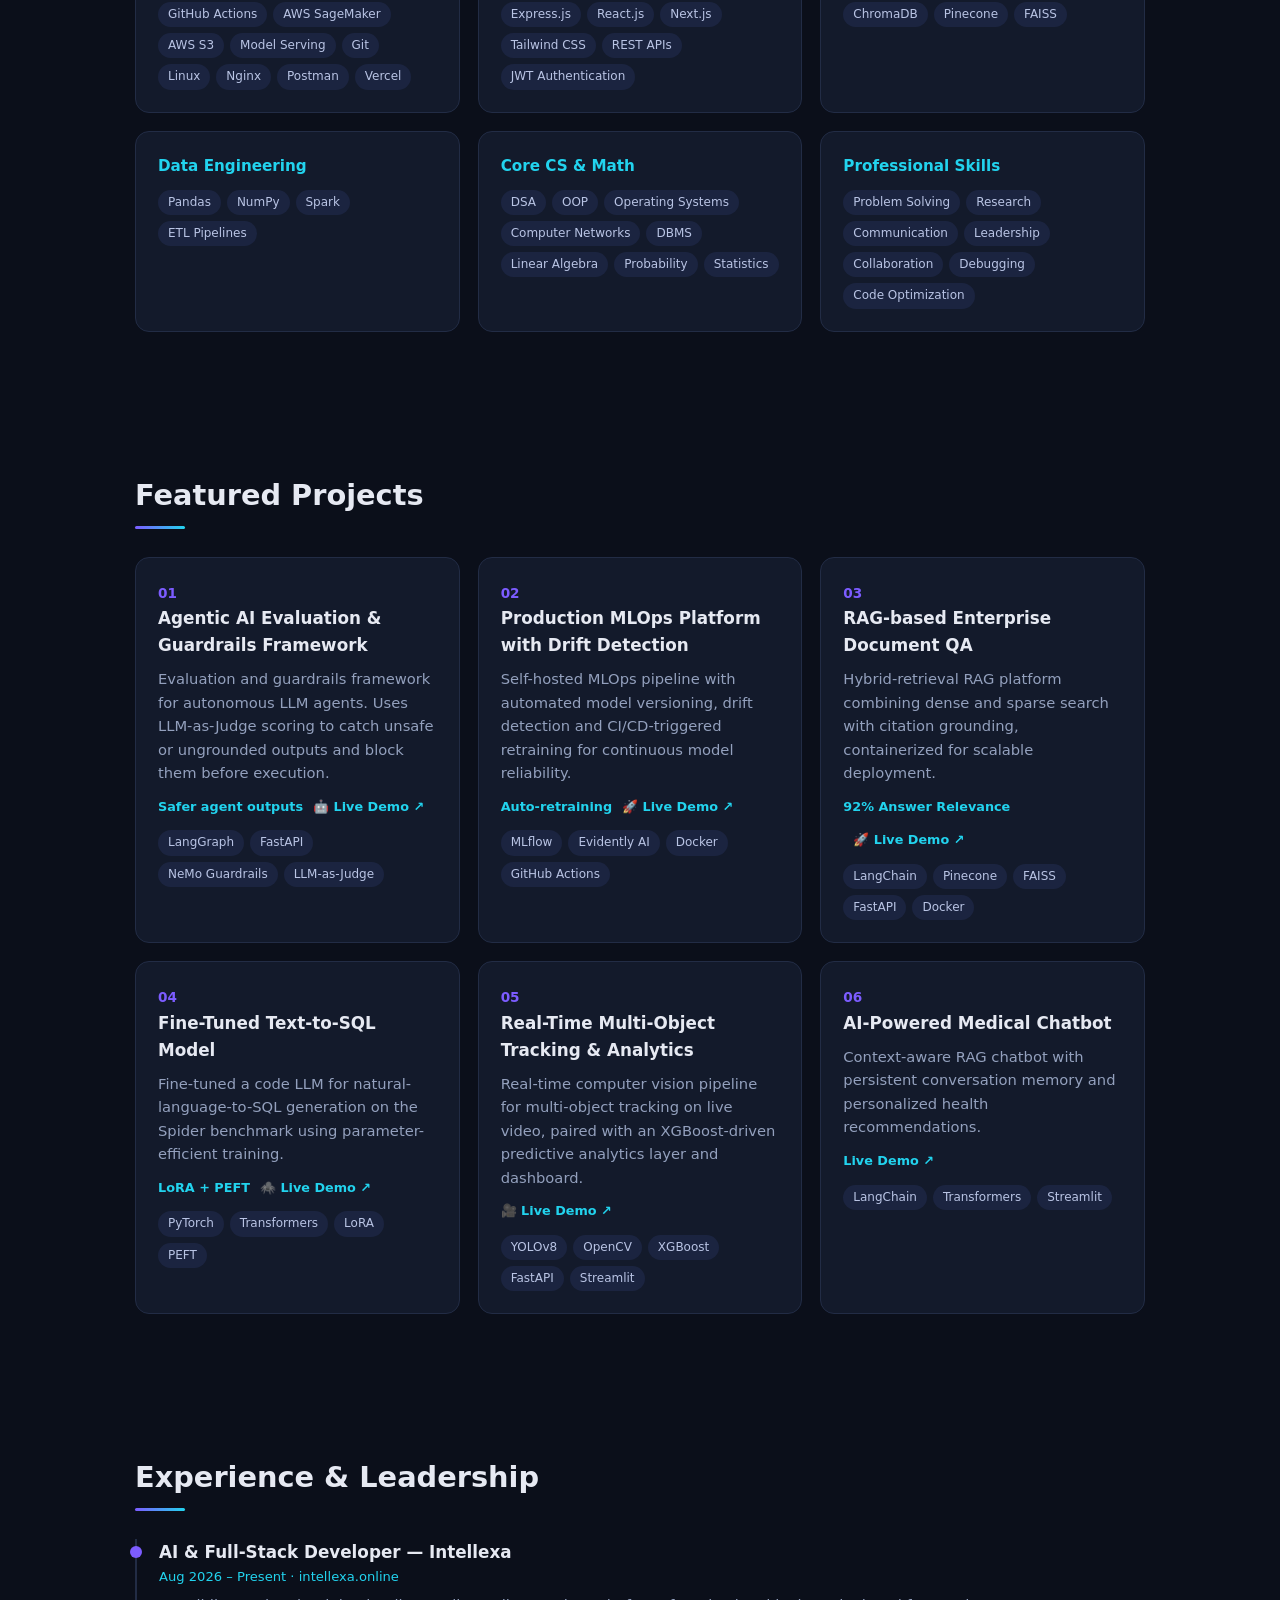
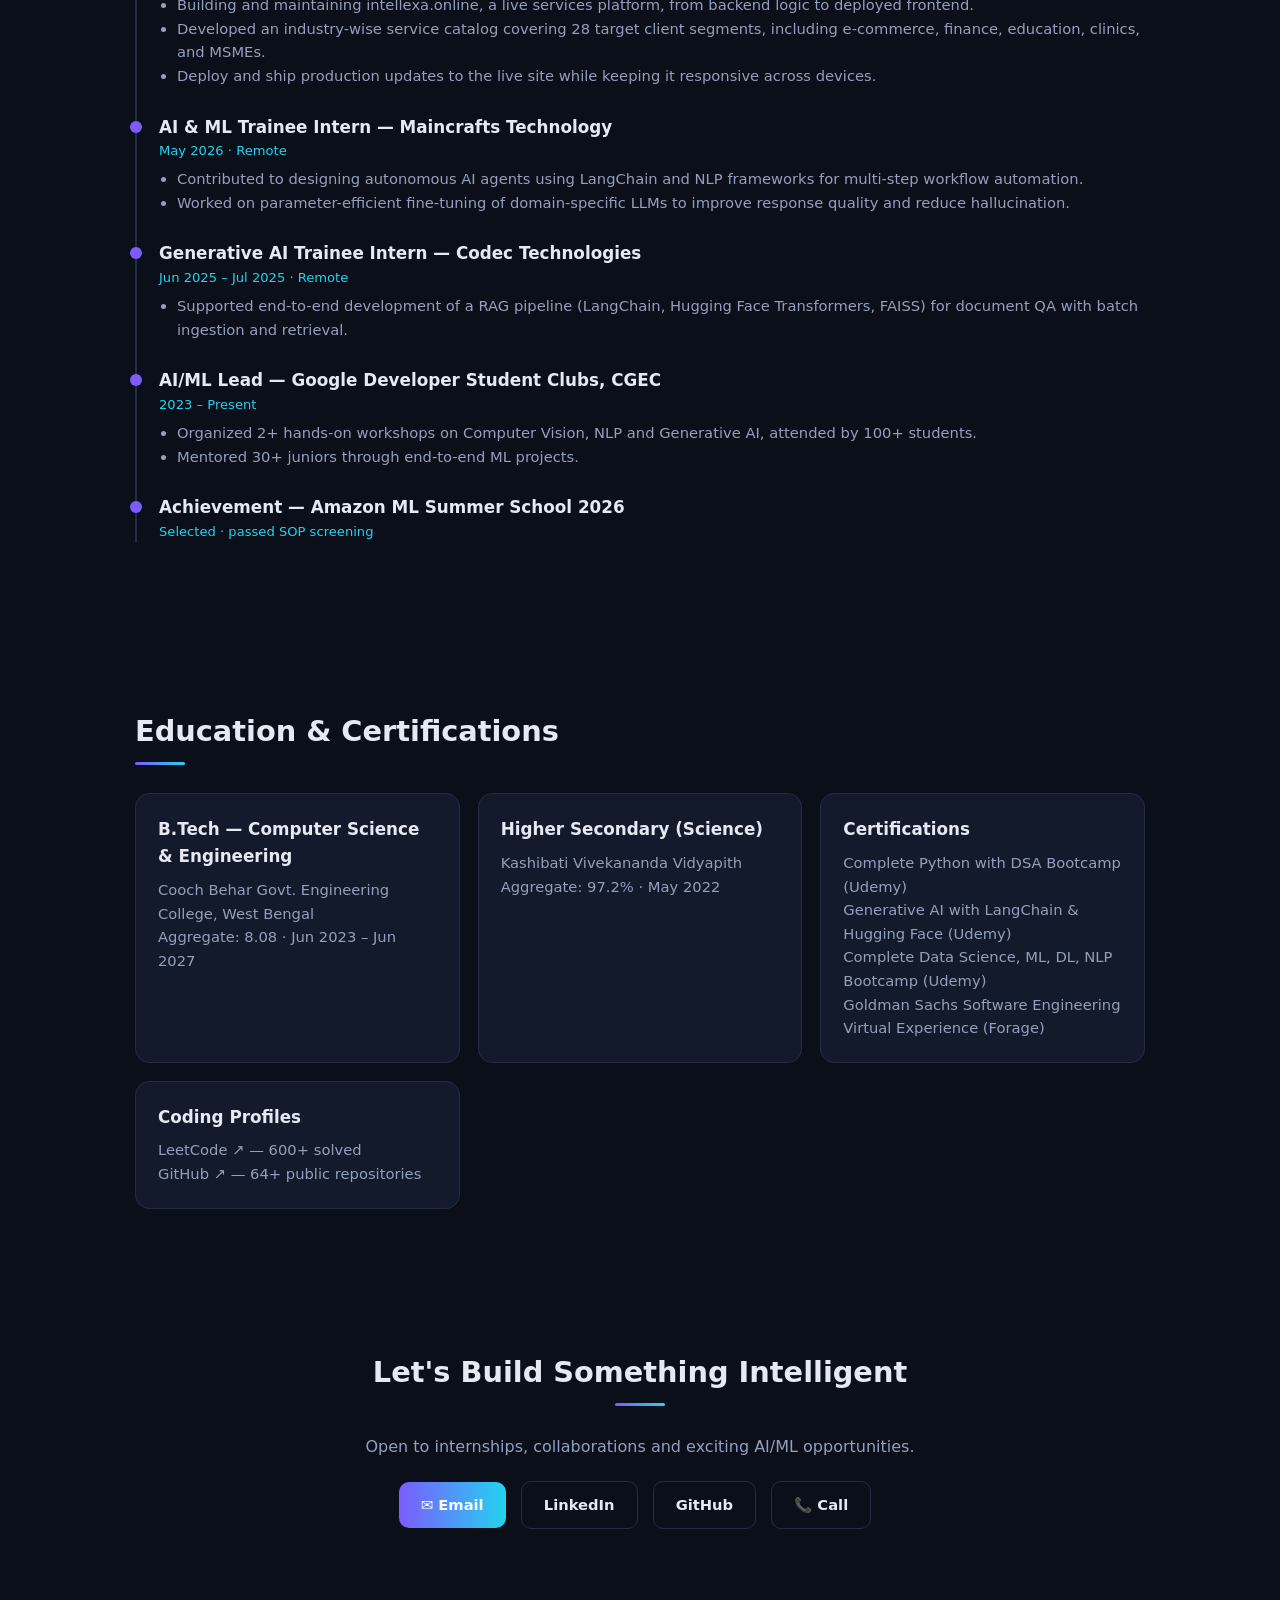
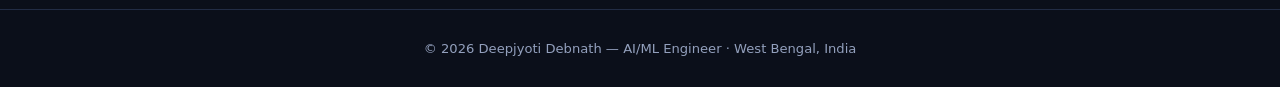
==== commit b7b74314: "update" ====
--- a/index.html
+++ b/index.html
@@ -370,40 +370,52 @@
             <div class="grid">
                 <div class="card">
                     <h3>Languages</h3>
-                    <div class="tags"><span class="tag">Python (Advanced)</span><span class="tag">C</span><span class="tag">C++</span><span class="tag">JavaScript</span><span class="tag">HTML</span><span class="tag">CSS</span></div>
-                </div>
-                <div class="card">
-                    <h3>AI &amp; ML</h3>
-                    <div class="tags"><span class="tag">Machine Learning</span><span class="tag">Deep Learning</span><span class="tag">NLP</span><span class="tag">Computer Vision</span><span class="tag">Generative AI</span><span class="tag">LLMs</span><span class="tag">Fine-Tuning</span>
-                        <span class="tag">RAG</span><span class="tag">Prompt Engineering</span></div>
-                </div>
-                <div class="card">
-                    <h3>Frameworks &amp; Libraries</h3>
-                    <div class="tags"><span class="tag">PyTorch</span><span class="tag">TensorFlow</span><span class="tag">Scikit-learn</span><span class="tag">LangChain</span><span class="tag">Hugging Face</span><span class="tag">OpenCV</span><span class="tag">YOLOv8</span>
-                        <span class="tag">XGBoost</span><span class="tag">LightGBM</span><span class="tag">CatBoost</span><span class="tag">FastAPI</span><span class="tag">Flask</span><span class="tag">Django</span></div>
-                </div>
-                <div class="card">
-                    <h3>LLM &amp; GenAI</h3>
-                    <div class="tags"><span class="tag">Agentic AI</span><span class="tag">Multi-Agent Systems</span><span class="tag">LangGraph</span><span class="tag">LlamaIndex</span><span class="tag">Vector Search</span><span class="tag">AI Evaluation</span><span class="tag">Guardrails</span></div>
+                    <div class="tags"><span class="tag">Python (Advanced)</span><span class="tag">C++</span><span class="tag">C</span><span class="tag">JavaScript</span><span class="tag">SQL</span><span class="tag">HTML</span><span class="tag">CSS</span></div>
+                </div>
+                <div class="card">
+                    <h3>LLM &amp; Generative AI</h3>
+                    <div class="tags"><span class="tag">LLMs</span><span class="tag">RAG</span><span class="tag">Agentic AI</span><span class="tag">Multi-Agent Systems</span><span class="tag">LangChain</span><span class="tag">LangGraph</span><span class="tag">LlamaIndex</span>
+                        <span class="tag">Hugging Face Transformers</span>
+                        <span class="tag">Fine-Tuning (LoRA, PEFT)</span><span class="tag">Prompt Engineering</span><span class="tag">Vector Search</span><span class="tag">AI Evaluation</span><span class="tag">Guardrails</span></div>
+                </div>
+                <div class="card">
+                    <h3>Machine Learning &amp; Deep Learning</h3>
+                    <div class="tags"><span class="tag">Machine Learning</span><span class="tag">Deep Learning</span><span class="tag">NLP</span><span class="tag">Computer Vision</span><span class="tag">PyTorch</span><span class="tag">TensorFlow</span><span class="tag">Scikit-learn</span>
+                        <span class="tag">XGBoost</span>
+                        <span class="tag">OpenCV</span><span class="tag">YOLOv8</span><span class="tag">Feature Engineering</span><span class="tag">Model Optimization</span></div>
+                </div>
+                <div class="card">
+                    <h3>MLOps &amp; Cloud</h3>
+                    <div class="tags"><span class="tag">MLflow</span><span class="tag">Docker</span><span class="tag">CI/CD</span><span class="tag">GitHub Actions</span><span class="tag">AWS SageMaker</span><span class="tag">AWS S3</span><span class="tag">Model Serving</span>
+                        <span class="tag">Git</span>
+                        <span class="tag">Linux</span><span class="tag">Nginx</span><span class="tag">Postman</span><span class="tag">Vercel</span></div>
+                </div>
+                <div class="card">
+                    <h3>Backend &amp; Web</h3>
+                    <div class="tags"><span class="tag">FastAPI</span><span class="tag">Flask</span><span class="tag">Django</span><span class="tag">Node.js</span><span class="tag">Express.js</span><span class="tag">React.js</span><span class="tag">Next.js</span>
+                        <span class="tag">Tailwind CSS</span>
+                        <span class="tag">REST APIs</span><span class="tag">JWT Authentication</span></div>
                 </div>
                 <div class="card">
                     <h3>Databases &amp; Vector Stores</h3>
-                    <div class="tags"><span class="tag">SQL</span><span class="tag">MongoDB</span><span class="tag">ChromaDB</span><span class="tag">Pinecone</span><span class="tag">FAISS</span></div>
-                </div>
-                <div class="card">
-                    <h3>Cloud, MLOps &amp; Data</h3>
-                    <div class="tags"><span class="tag">AWS SageMaker</span><span class="tag">S3</span><span class="tag">Docker</span><span class="tag">MLflow</span><span class="tag">CI/CD</span><span class="tag">Linux</span><span class="tag">Git</span><span class="tag">Pandas</span>
-                        <span class="tag">NumPy</span><span class="tag">Spark</span><span class="tag">ETL</span></div>
+                    <div class="tags"><span class="tag">PostgreSQL</span><span class="tag">MySQL</span><span class="tag">MongoDB</span><span class="tag">ChromaDB</span><span class="tag">Pinecone</span><span class="tag">FAISS</span></div>
+                </div>
+                <div class="card">
+                    <h3>Data Engineering</h3>
+                    <div class="tags"><span class="tag">Pandas</span><span class="tag">NumPy</span><span class="tag">Spark</span><span class="tag">ETL Pipelines</span></div>
                 </div>
                 <div class="card">
                     <h3>Core CS &amp; Math</h3>
-                    <div class="tags"><span class="tag">DSA</span><span class="tag">OOP</span><span class="tag">Operating Systems</span><span class="tag">Computer Networks</span><span class="tag">DBMS</span><span class="tag">Linear Algebra</span><span class="tag">Calculus</span>
+                    <div class="tags"><span class="tag">DSA</span><span class="tag">OOP</span><span class="tag">Operating Systems</span><span class="tag">Computer Networks</span><span class="tag">DBMS</span><span class="tag">Linear Algebra</span>
                         <span class="tag">Probability</span><span class="tag">Statistics</span></div>
                 </div>
+                <div class="card">
+                    <h3>Professional Skills</h3>
+                    <div class="tags"><span class="tag">Problem Solving</span><span class="tag">Research</span><span class="tag">Communication</span><span class="tag">Leadership</span><span class="tag">Collaboration</span><span class="tag">Debugging</span><span class="tag">Code Optimization</span></div>
+                </div>
             </div>
         </div>
     </section>
-
     <section id="projects">
         <div class="wrap reveal">
             <h2>Featured Projects</h2>
@@ -510,7 +522,7 @@
                 </div>
                 <div class="card">
                     <h3>Coding Profiles</h3>
-                    <p><a href="https://leetcode.com/u/deep23118" target="_blank" rel="noopener">LeetCode ↗</a> — 500+ solved<br><a href="https://github.com/deepjyotidebnath" target="_blank" rel="noopener">GitHub ↗</a> — 64+ public repositories</p>
+                    <p><a href="https://leetcode.com/u/deep23118" target="_blank" rel="noopener">LeetCode ↗</a> — 600+ solved<br><a href="https://github.com/deepjyotidebnath" target="_blank" rel="noopener">GitHub ↗</a> — 64+ public repositories</p>
                 </div>
             </div>
         </div>
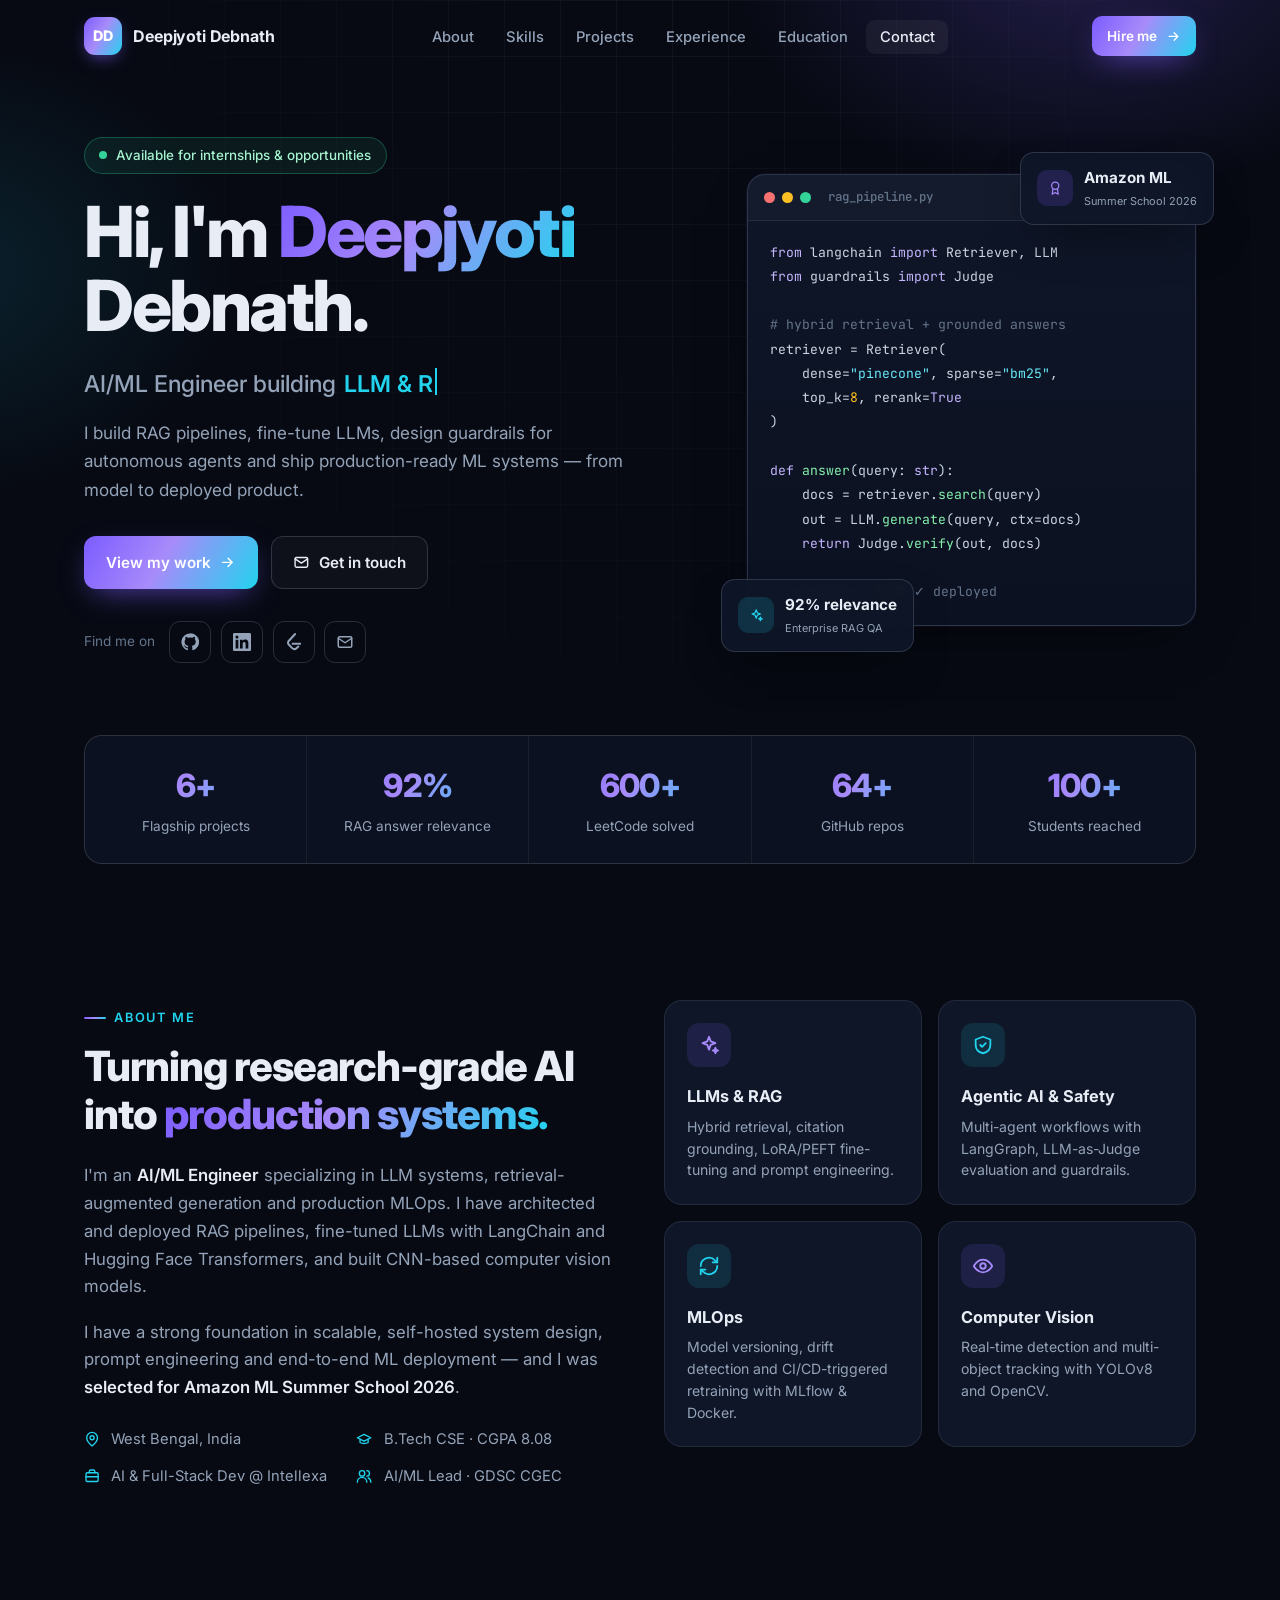
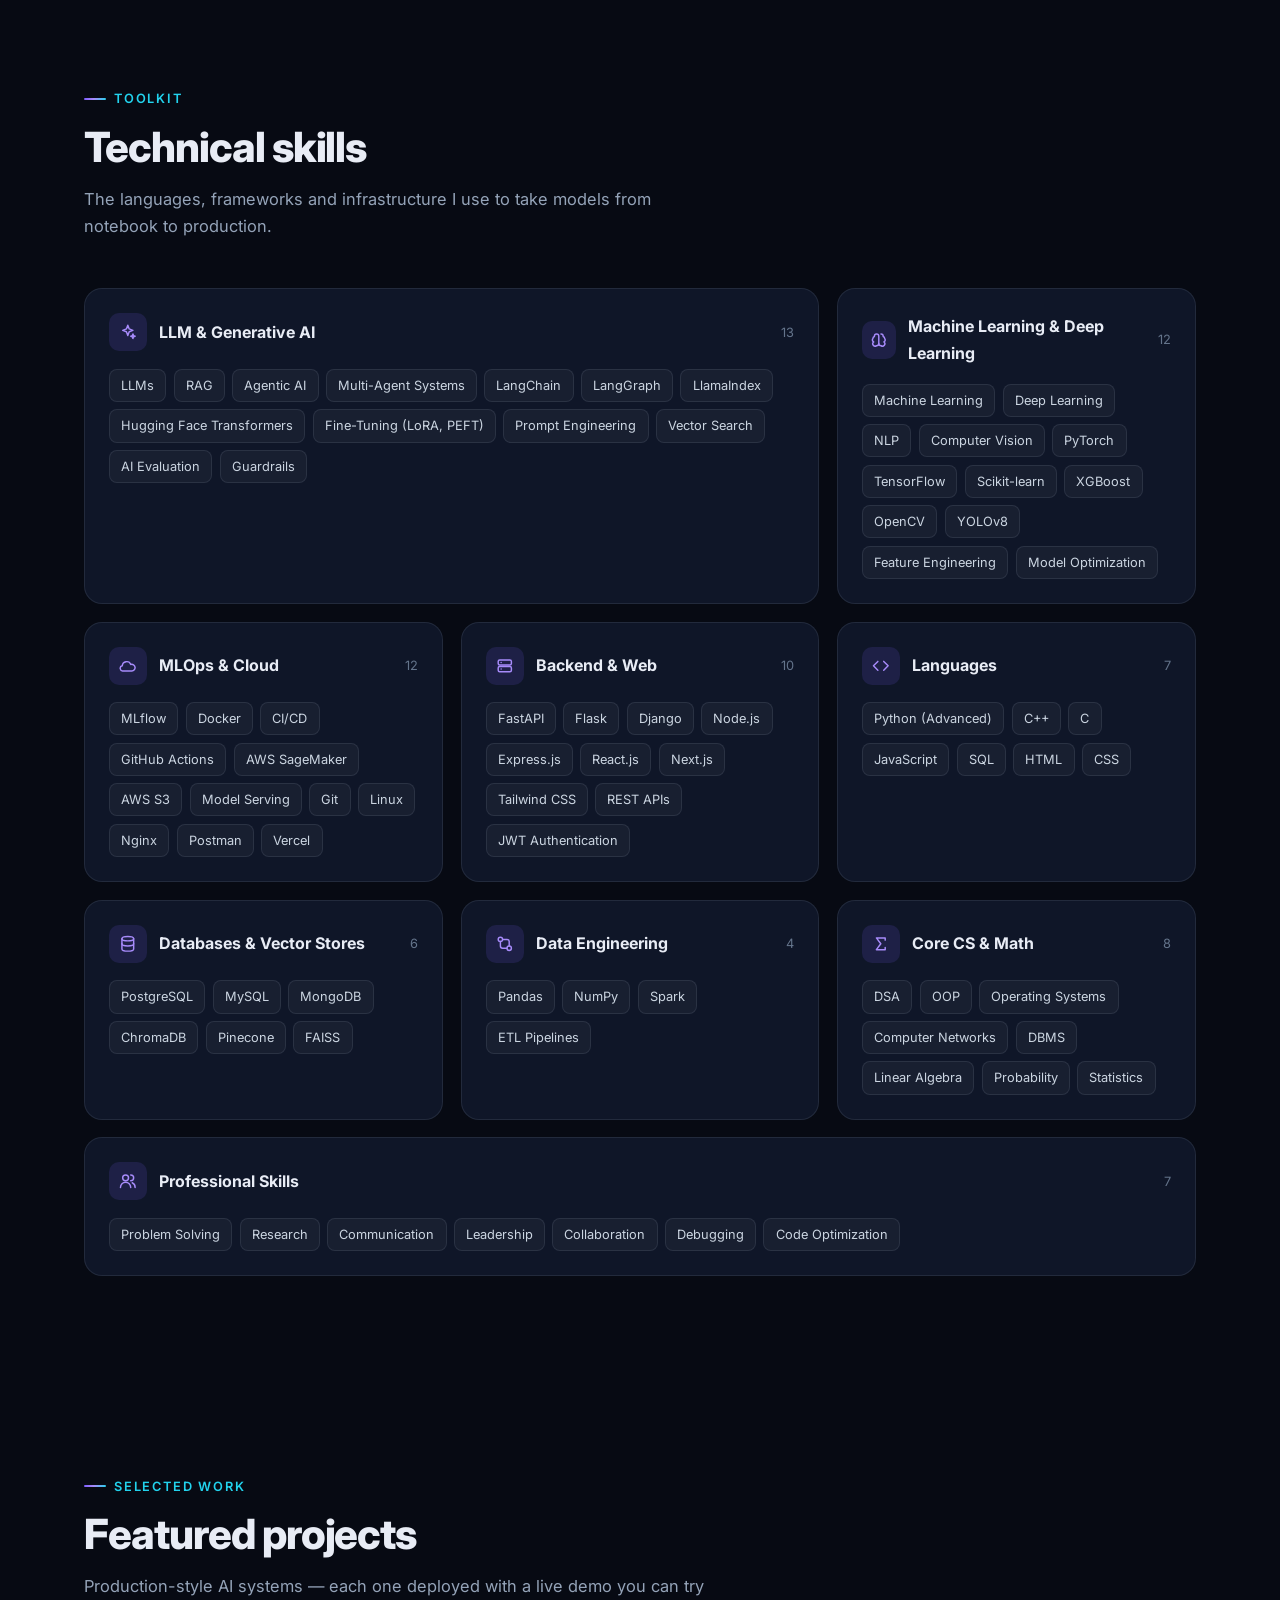
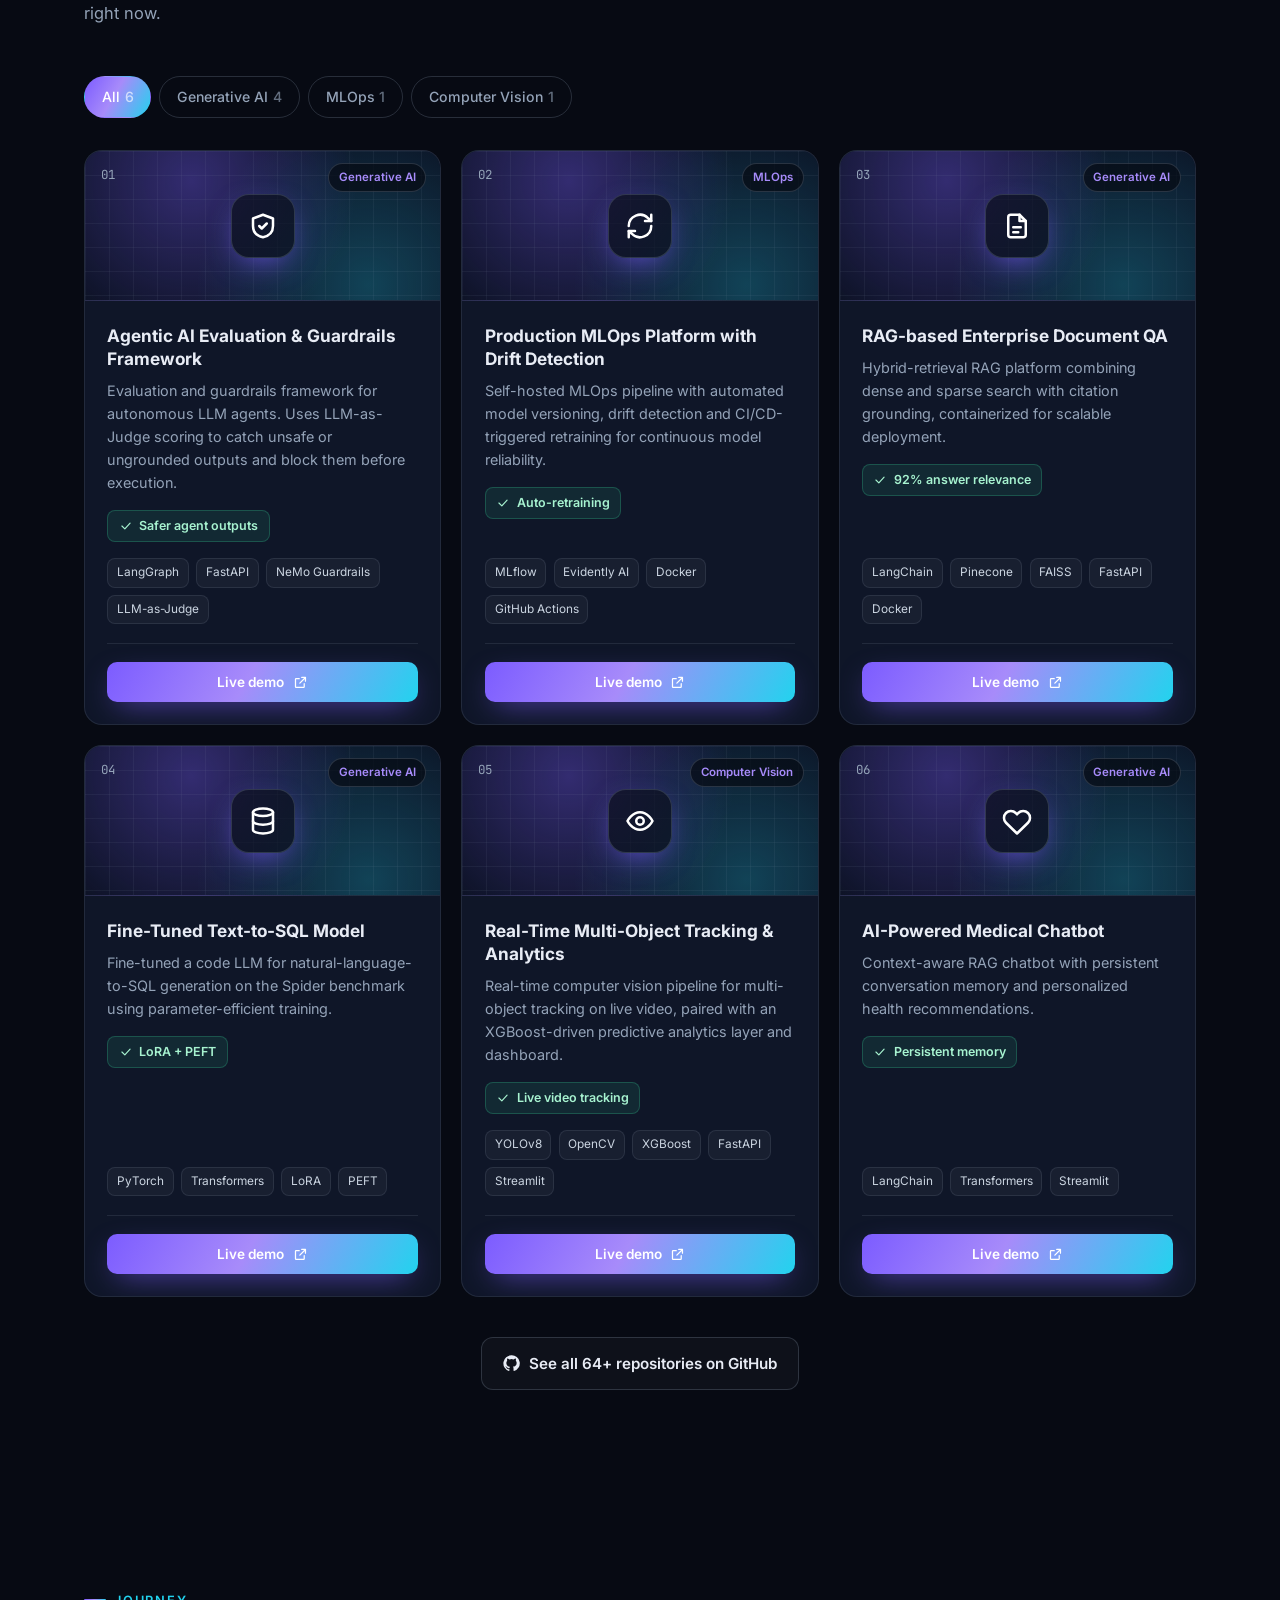
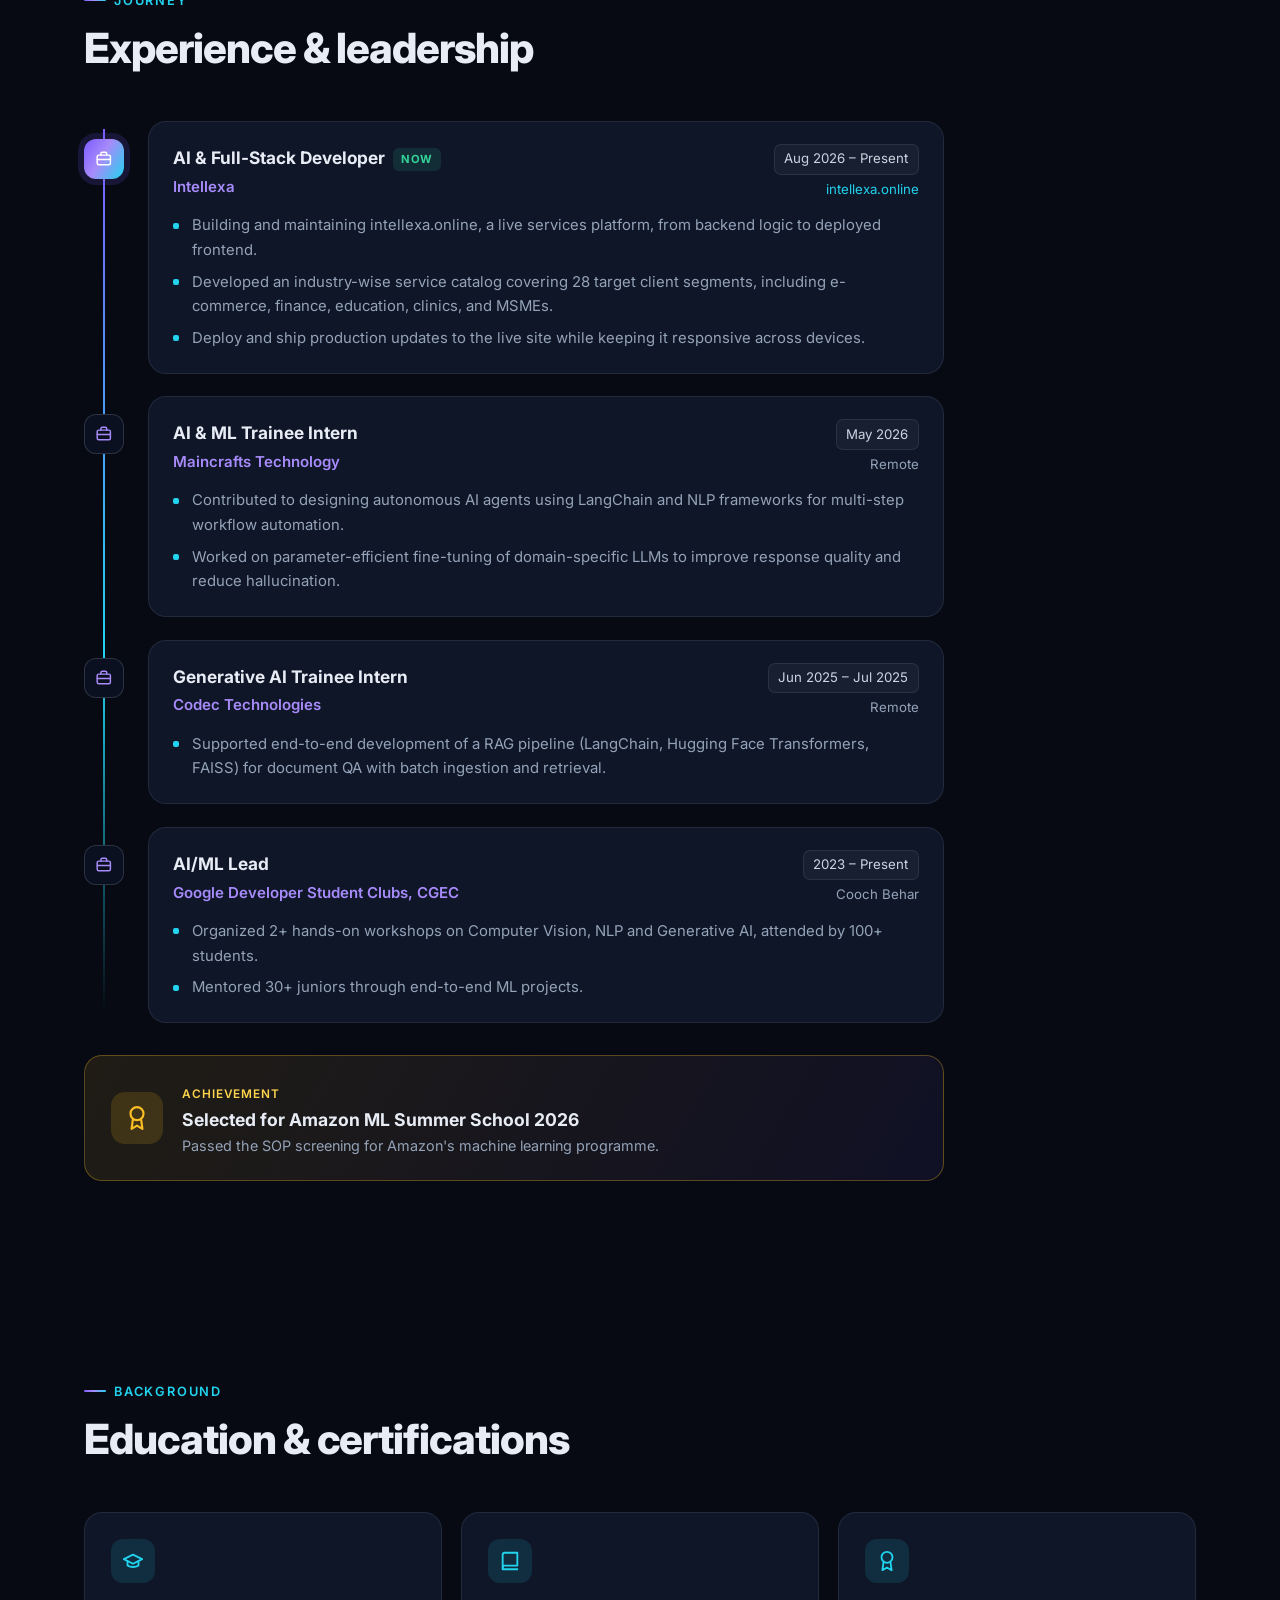
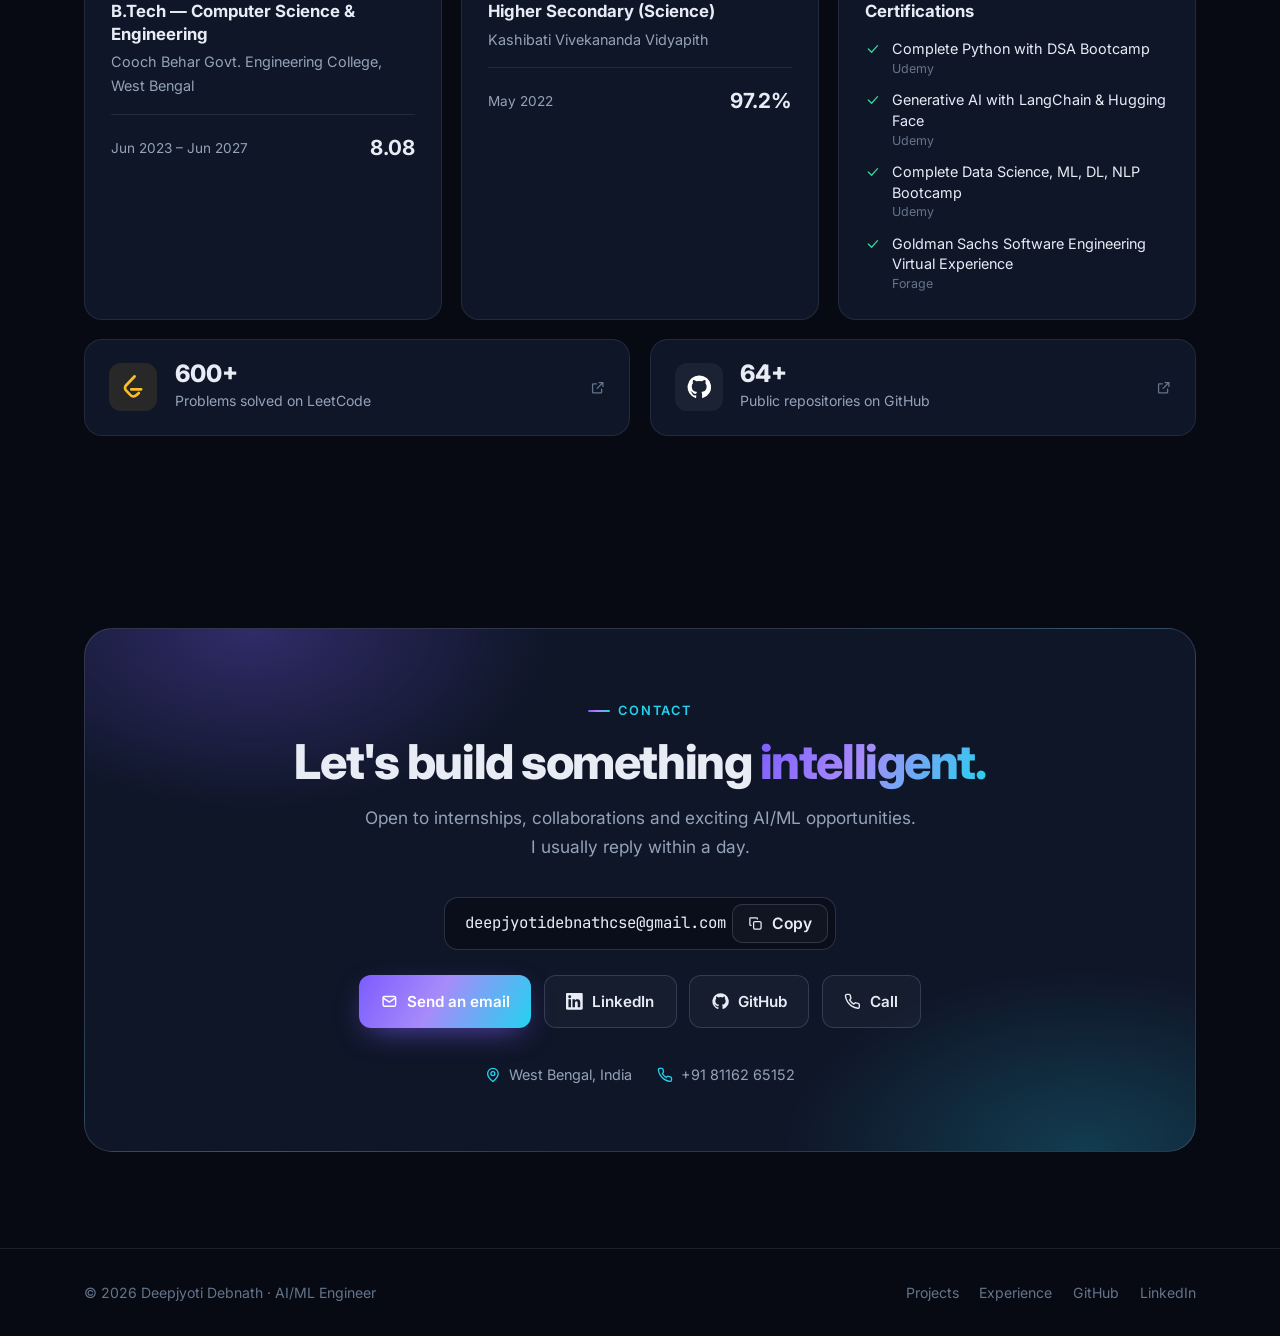
==== commit b0f9f1f2: "Upgrade portfolio design: new hero, project filters, timeline, contact section Co-Authored-By: Devin" ====
--- a/index.html
+++ b/index.html
@@ -1,558 +1,658 @@
 <!DOCTYPE html>
 <html lang="en">
-
 <head>
-    <meta charset="UTF-8">
-    <meta name="viewport" content="width=device-width, initial-scale=1.0">
-    <title>Deepjyoti Debnath — AI/ML Engineer</title>
-    <meta name="description" content="AI/ML Engineer specializing in LLM systems, RAG, MLOps and Computer Vision.">
-    <style>
-         :root {
-            --bg: #0b0f1a;
-            --card: #131a2b;
-            --line: #222c45;
-            --txt: #e6e9f2;
-            --mut: #93a0bd;
-            --a: #7c5cff;
-            --b: #22d3ee
-        }
-        
-        * {
-            box-sizing: border-box;
-            margin: 0;
-            padding: 0
-        }
-        
-        html {
-            scroll-behavior: smooth
-        }
-        
-        body {
-            font-family: Inter, system-ui, -apple-system, Segoe UI, sans-serif;
-            background: var(--bg);
-            color: var(--txt);
-            line-height: 1.6
-        }
-        
-        a {
-            color: inherit;
-            text-decoration: none
-        }
-        
-        .wrap {
-            max-width: 1050px;
-            margin: auto;
-            padding: 0 20px
-        }
-        
-        nav {
-            position: sticky;
-            top: 0;
-            z-index: 10;
-            background: rgba(11, 15, 26, .85);
-            backdrop-filter: blur(10px);
-            border-bottom: 1px solid var(--line)
-        }
-        
-        nav .wrap {
-            display: flex;
-            justify-content: space-between;
-            align-items: center;
-            height: 60px
-        }
-        
-        .logo {
-            font-weight: 800;
-            font-size: 1.3rem;
-            background: linear-gradient(90deg, var(--a), var(--b));
-            -webkit-background-clip: text;
-            color: transparent
-        }
-        
-        nav ul {
-            display: flex;
-            gap: 22px;
-            list-style: none;
-            font-size: .92rem;
-            color: var(--mut)
-        }
-        
-        nav ul a:hover {
-            color: var(--txt)
-        }
-        
-        section {
-            padding: 70px 0
-        }
-        
-        h2 {
-            font-size: 1.8rem;
-            margin-bottom: 28px
-        }
-        
-        h2::after {
-            content: "";
-            display: block;
-            width: 50px;
-            height: 3px;
-            margin-top: 8px;
-            background: linear-gradient(90deg, var(--a), var(--b));
-            border-radius: 3px
-        }
-        
-        .hero {
-            padding: 90px 0 60px
-        }
-        
-        .badge {
-            display: inline-block;
-            padding: 5px 14px;
-            border: 1px solid var(--line);
-            border-radius: 99px;
-            font-size: .82rem;
-            color: var(--b);
-            margin-bottom: 18px
-        }
-        
-        .hero h1 {
-            font-size: clamp(2.4rem, 7vw, 4.2rem);
-            line-height: 1.1
-        }
-        
-        .hero h1 span {
-            background: linear-gradient(90deg, var(--a), var(--b));
-            -webkit-background-clip: text;
-            color: transparent
-        }
-        
-        .hero p {
-            color: var(--mut);
-            max-width: 620px;
-            margin: 18px 0 26px;
-            font-size: 1.05rem
-        }
-        
-        .btn {
-            display: inline-block;
-            padding: 11px 22px;
-            border-radius: 10px;
-            border: 1px solid var(--line);
-            margin: 0 10px 10px 0;
-            font-weight: 600;
-            font-size: .92rem;
-            transition: .2s
-        }
-        
-        .btn:hover {
-            border-color: var(--a);
-            transform: translateY(-2px)
-        }
-        
-        .btn.p {
-            background: linear-gradient(90deg, var(--a), var(--b));
-            border: 0;
-            color: #fff
-        }
-        
-        .stats {
-            display: grid;
-            grid-template-columns: repeat(auto-fit, minmax(150px, 1fr));
-            gap: 14px;
-            margin-top: 40px
-        }
-        
-        .stat {
-            background: var(--card);
-            border: 1px solid var(--line);
-            border-radius: 14px;
-            padding: 18px;
-            text-align: center
-        }
-        
-        .stat b {
-            display: block;
-            font-size: 1.7rem;
-            color: var(--b)
-        }
-        
-        .stat span {
-            color: var(--mut);
-            font-size: .85rem
-        }
-        
-        .summary {
-            color: var(--mut);
-            max-width: 800px
-        }
-        
-        .grid {
-            display: grid;
-            grid-template-columns: repeat(auto-fit, minmax(300px, 1fr));
-            gap: 18px
-        }
-        
-        .card {
-            background: var(--card);
-            border: 1px solid var(--line);
-            border-radius: 14px;
-            padding: 22px;
-            transition: .2s
-        }
-        
-        .card:hover {
-            border-color: var(--a);
-            transform: translateY(-4px)
-        }
-        
-        .card h3 {
-            font-size: 1.05rem;
-            margin-bottom: 8px
-        }
-        
-        .card p {
-            color: var(--mut);
-            font-size: .92rem
-        }
-        
-        .card .n {
-            color: var(--a);
-            font-weight: 800;
-            font-size: .85rem
-        }
-        
-        .tags {
-            display: flex;
-            flex-wrap: wrap;
-            gap: 6px;
-            margin-top: 12px
-        }
-        
-        .tag {
-            font-size: .75rem;
-            padding: 3px 10px;
-            border-radius: 99px;
-            background: #1b2440;
-            color: #b9c4e4
-        }
-        
-        .metric {
-            display: inline-block;
-            margin-top: 12px;
-            font-size: .8rem;
-            color: var(--b);
-            font-weight: 700
-        }
-        
-        .skills .card h3 {
-            color: var(--b);
-            font-size: .95rem
-        }
-        
-        .tl {
-            border-left: 2px solid var(--line);
-            padding-left: 22px
-        }
-        
-        .tl .item {
-            position: relative;
-            margin-bottom: 26px
-        }
-        
-        .tl .item::before {
-            content: "";
-            position: absolute;
-            left: -29px;
-            top: 7px;
-            width: 12px;
-            height: 12px;
-            border-radius: 50%;
-            background: var(--a)
-        }
-        
-        .tl h3 {
-            font-size: 1.05rem
-        }
-        
-        .tl .meta {
-            color: var(--b);
-            font-size: .82rem;
-            margin-bottom: 6px
-        }
-        
-        .tl ul {
-            color: var(--mut);
-            font-size: .92rem;
-            padding-left: 18px
-        }
-        
-        .contact {
-            text-align: center
-        }
-        
-        .contact h2::after {
-            margin-inline: auto
-        }
-        
-        .contact p {
-            color: var(--mut);
-            margin-bottom: 22px
-        }
-        
-        footer {
-            text-align: center;
-            color: var(--mut);
-            font-size: .82rem;
-            padding: 28px 0;
-            border-top: 1px solid var(--line)
-        }
-        
-        .reveal {
-            opacity: 0;
-            transform: translateY(18px);
-            transition: .6s
-        }
-        
-        .reveal.show {
-            opacity: 1;
-            transform: none
-        }
-        
-        @media(max-width:640px) {
-            nav ul {
-                gap: 12px;
-                font-size: .8rem
-            }
-        }
-    </style>
+<meta charset="UTF-8">
+<meta name="viewport" content="width=device-width, initial-scale=1.0">
+<title>Deepjyoti Debnath — AI/ML Engineer | LLMs, RAG, MLOps &amp; Computer Vision</title>
+<meta name="description" content="Portfolio of Deepjyoti Debnath, AI/ML Engineer building LLM systems, RAG pipelines, agentic AI, MLOps platforms and computer vision applications.">
+<meta name="author" content="Deepjyoti Debnath">
+<meta name="theme-color" content="#070a13">
+<meta property="og:type" content="website">
+<meta property="og:title" content="Deepjyoti Debnath — AI/ML Engineer">
+<meta property="og:description" content="LLMs, RAG, Agentic AI, MLOps and Computer Vision. Projects, experience and contact.">
+<meta name="twitter:card" content="summary">
+<link rel="icon" href="data:image/svg+xml,%3Csvg xmlns='http://www.w3.org/2000/svg' viewBox='0 0 64 64'%3E%3Cdefs%3E%3ClinearGradient id='g' x1='0' y1='0' x2='1' y2='1'%3E%3Cstop offset='0' stop-color='%237c5cff'/%3E%3Cstop offset='1' stop-color='%2322d3ee'/%3E%3C/linearGradient%3E%3C/defs%3E%3Crect width='64' height='64' rx='16' fill='url(%23g)'/%3E%3Ctext x='32' y='42' font-family='Arial' font-weight='800' font-size='26' fill='white' text-anchor='middle'%3EDD%3C/text%3E%3C/svg%3E">
+<link rel="preconnect" href="https://fonts.googleapis.com">
+<link rel="preconnect" href="https://fonts.gstatic.com" crossorigin>
+<link href="https://fonts.googleapis.com/css2?family=Inter:wght@400;500;600;700;800&family=JetBrains+Mono:wght@400;500&display=swap" rel="stylesheet">
+<script>document.documentElement.classList.add('js')</script>
+<style>
+:root{--bg:#070a13;--bg2:#0b1020;--card:#0f1628;--card2:#131c33;--line:rgba(148,163,184,.14);--line2:rgba(148,163,184,.24);--txt:#e8ecf5;--mut:#94a3b8;--dim:#64748b;--a:#7c5cff;--b:#22d3ee;--c:#a78bfa;--ok:#34d399;--grad:linear-gradient(120deg,#7c5cff 0%,#a78bfa 45%,#22d3ee 100%);--r:18px;--sh:0 20px 50px -20px rgba(0,0,0,.6)}
+*{box-sizing:border-box;margin:0;padding:0}
+html{scroll-behavior:smooth;scroll-padding-top:80px}
+body{font-family:'Inter',system-ui,-apple-system,'Segoe UI',sans-serif;background:var(--bg);color:var(--txt);line-height:1.65;-webkit-font-smoothing:antialiased;overflow-x:hidden}
+a{color:inherit;text-decoration:none}
+img,svg{display:block}
+.ic{width:1.1em;height:1.1em;flex-shrink:0}
+.mono{font-family:'JetBrains Mono',ui-monospace,SFMono-Regular,Menlo,monospace}
+.wrap{max-width:1160px;margin:0 auto;padding:0 24px}
+.grad{background:var(--grad);-webkit-background-clip:text;background-clip:text;color:transparent}
+.skip{position:absolute;left:-999px;top:8px;background:var(--a);color:#fff;padding:8px 14px;border-radius:8px;z-index:100}.skip:focus{left:8px}
+:focus-visible{outline:2px solid var(--b);outline-offset:3px;border-radius:6px}
+
+/* background */
+.bg-fx{position:fixed;inset:0;z-index:-1;pointer-events:none;background:
+ radial-gradient(600px 400px at 85% -5%,rgba(124,92,255,.22),transparent 60%),
+ radial-gradient(500px 380px at -5% 30%,rgba(34,211,238,.12),transparent 60%),var(--bg)}
+.bg-fx::after{content:"";position:absolute;inset:0;background-image:linear-gradient(var(--line) 1px,transparent 1px),linear-gradient(90deg,var(--line) 1px,transparent 1px);background-size:56px 56px;mask-image:radial-gradient(ellipse at 50% 0%,#000 0%,transparent 65%);-webkit-mask-image:radial-gradient(ellipse at 50% 0%,#000 0%,transparent 65%);opacity:.5}
+
+/* buttons */
+.btn{display:inline-flex;align-items:center;gap:.55rem;padding:.8rem 1.35rem;border-radius:12px;font-weight:600;font-size:.95rem;border:1px solid var(--line2);background:rgba(255,255,255,.03);transition:transform .2s,background .2s,border-color .2s,box-shadow .2s;cursor:pointer;color:var(--txt);font-family:inherit}
+.btn:hover{transform:translateY(-2px);border-color:rgba(167,139,250,.55);background:rgba(124,92,255,.08)}
+.btn-p{background:var(--grad);border:0;color:#fff;box-shadow:0 10px 30px -10px rgba(124,92,255,.7)}
+.btn-p:hover{background:var(--grad);box-shadow:0 14px 36px -10px rgba(124,92,255,.9)}
+.btn-sm{padding:.55rem .95rem;font-size:.85rem;border-radius:10px}
+
+/* nav */
+.nav{position:sticky;top:0;z-index:50;transition:background .3s,border-color .3s;border-bottom:1px solid transparent}
+.nav.scrolled{background:rgba(7,10,19,.78);backdrop-filter:blur(14px);-webkit-backdrop-filter:blur(14px);border-color:var(--line)}
+.nav .wrap{display:flex;align-items:center;justify-content:space-between;height:72px;gap:1rem}
+.brand{display:flex;align-items:center;gap:.7rem;font-weight:700;letter-spacing:-.01em}
+.brand-mark{width:38px;height:38px;border-radius:11px;background:var(--grad);display:grid;place-items:center;font-weight:800;font-size:.9rem;color:#fff;box-shadow:0 6px 18px -6px rgba(124,92,255,.8)}
+.nav-links{display:flex;align-items:center;gap:.3rem;list-style:none}
+.nav-links a{padding:.5rem .85rem;border-radius:9px;color:var(--mut);font-size:.92rem;font-weight:500;transition:color .2s,background .2s}
+.nav-links a:hover,.nav-links a.active{color:var(--txt);background:rgba(255,255,255,.05)}
+.nav-cta{display:flex;align-items:center;gap:.6rem}
+.menu-btn{display:none;background:none;border:1px solid var(--line2);color:var(--txt);width:42px;height:42px;border-radius:10px;place-items:center;cursor:pointer}
+.menu-btn .ic{width:22px;height:22px}
+
+/* hero */
+.hero{padding:64px 0 40px}
+.hero-grid{display:grid;grid-template-columns:1.15fr .85fr;gap:3.5rem;align-items:center}
+.pill{display:inline-flex;align-items:center;gap:.55rem;padding:.4rem .9rem;border-radius:99px;border:1px solid rgba(52,211,153,.3);background:rgba(52,211,153,.08);color:#a7f3d0;font-size:.84rem;font-weight:500}
+.pulse{width:8px;height:8px;border-radius:50%;background:var(--ok);box-shadow:0 0 0 0 rgba(52,211,153,.6);animation:pulse 2s infinite}
+@keyframes pulse{70%{box-shadow:0 0 0 10px rgba(52,211,153,0)}100%{box-shadow:0 0 0 0 rgba(52,211,153,0)}}
+.hero h1{font-size:clamp(2.6rem,5.6vw,4.4rem);line-height:1.05;letter-spacing:-.035em;font-weight:800;margin:1.3rem 0 1rem}
+.role{font-size:clamp(1.15rem,2.2vw,1.45rem);font-weight:600;color:var(--txt);min-height:2.2em;display:flex;align-items:center;gap:.5rem;flex-wrap:wrap}
+.role .prefix{color:var(--mut);font-weight:500}
+.typed{color:var(--b)}
+.caret{display:inline-block;width:2px;height:1.15em;background:var(--b);margin-left:2px;vertical-align:-3px;animation:blink 1s steps(1) infinite}
+@keyframes blink{50%{opacity:0}}
+.hero p.lead{color:var(--mut);font-size:1.07rem;max-width:560px;margin:.6rem 0 2rem}
+.hero-ctas{display:flex;flex-wrap:wrap;gap:.8rem}
+.socials{display:flex;gap:.6rem;margin-top:2rem;align-items:center}
+.socials span{color:var(--dim);font-size:.85rem;margin-right:.3rem}
+.soc{width:42px;height:42px;border-radius:11px;border:1px solid var(--line2);display:grid;place-items:center;color:var(--mut);transition:.2s}
+.soc:hover{color:#fff;border-color:rgba(167,139,250,.6);background:rgba(124,92,255,.12);transform:translateY(-2px)}
+.soc .ic{width:18px;height:18px}
+
+/* hero visual */
+.visual{position:relative}
+.term{background:linear-gradient(180deg,#0f1628,#0b1120);border:1px solid var(--line2);border-radius:var(--r);box-shadow:var(--sh),0 0 0 1px rgba(124,92,255,.08);overflow:hidden}
+.term-bar{display:flex;align-items:center;gap:7px;padding:12px 16px;border-bottom:1px solid var(--line);background:rgba(255,255,255,.02)}
+.term-bar i{width:11px;height:11px;border-radius:50%;background:#334155}.term-bar i:nth-child(1){background:#f87171}.term-bar i:nth-child(2){background:#fbbf24}.term-bar i:nth-child(3){background:#34d399}
+.term-bar b{margin-left:10px;font-weight:500;color:var(--dim);font-size:.78rem}
+.term pre{padding:20px 22px;font-size:.82rem;line-height:1.85;color:#cbd5e1;white-space:pre;overflow:hidden}
+.k{color:#c4b5fd}.s{color:#67e8f9}.n{color:#fbbf24}.c{color:#64748b}.f{color:#86efac}
+.float{position:absolute;display:flex;align-items:center;gap:.7rem;padding:.75rem 1rem;border-radius:14px;background:rgba(15,22,40,.92);border:1px solid var(--line2);backdrop-filter:blur(10px);box-shadow:var(--sh);font-size:.82rem;animation:bob 6s ease-in-out infinite}
+.float b{display:block;font-size:.95rem}.float small{color:var(--mut)}
+.float .fi{width:36px;height:36px;border-radius:10px;display:grid;place-items:center;background:rgba(124,92,255,.18);color:var(--c)}
+.float.f1{top:-22px;right:-18px}.float.f2{bottom:-26px;left:-26px;animation-delay:-3s}
+.float.f2 .fi{background:rgba(34,211,238,.15);color:var(--b)}
+@keyframes bob{50%{transform:translateY(-8px)}}
+
+/* stats */
+.stats{display:grid;grid-template-columns:repeat(5,1fr);gap:1px;background:var(--line);border:1px solid var(--line);border-radius:var(--r);overflow:hidden;margin-top:72px}
+.stat{background:rgba(11,16,32,.85);padding:1.5rem 1rem;text-align:center}
+.stat b{display:block;font-size:2rem;font-weight:800;letter-spacing:-.02em}
+.stat span{color:var(--mut);font-size:.85rem}
+
+/* sections */
+section{padding:96px 0}
+.sec-head{max-width:640px;margin-bottom:3rem}
+.sec-head.center{margin-left:auto;margin-right:auto;text-align:center}
+.eyebrow{display:inline-flex;align-items:center;gap:.5rem;font-size:.8rem;font-weight:600;letter-spacing:.14em;text-transform:uppercase;color:var(--b);margin-bottom:.9rem}
+.eyebrow::before{content:"";width:22px;height:2px;background:var(--grad);border-radius:2px}
+.sec-head h2{font-size:clamp(1.9rem,3.6vw,2.6rem);line-height:1.15;letter-spacing:-.025em;font-weight:800}
+.sec-head p{color:var(--mut);margin-top:.9rem;font-size:1.03rem}
+
+/* about */
+.about-grid{display:grid;grid-template-columns:1fr 1fr;gap:3rem;align-items:start}
+.about-text p{color:var(--mut);font-size:1.05rem;margin-bottom:1.1rem}
+.about-text p strong{color:var(--txt);font-weight:600}
+.facts{display:grid;grid-template-columns:1fr 1fr;gap:.8rem;margin-top:1.6rem}
+.fact{display:flex;gap:.7rem;align-items:center;color:var(--mut);font-size:.92rem}
+.fact .ic{color:var(--b)}
+.focus{display:grid;grid-template-columns:1fr 1fr;gap:1rem}
+.fcard{padding:1.4rem;border-radius:var(--r);background:var(--card);border:1px solid var(--line);transition:.25s}
+.fcard:hover{border-color:rgba(167,139,250,.4);transform:translateY(-3px)}
+.fcard .fi{width:44px;height:44px;border-radius:12px;display:grid;place-items:center;background:rgba(124,92,255,.14);color:var(--c);margin-bottom:1rem}
+.fcard:nth-child(2) .fi,.fcard:nth-child(3) .fi{background:rgba(34,211,238,.12);color:var(--b)}
+.fcard .fi .ic{width:22px;height:22px}
+.fcard h3{font-size:1.02rem;margin-bottom:.35rem}
+.fcard p{color:var(--mut);font-size:.88rem;line-height:1.55}
+
+/* skills */
+.skills-grid{display:grid;grid-template-columns:repeat(3,1fr);gap:1.1rem}
+.scard{padding:1.5rem;border-radius:var(--r);background:var(--card);border:1px solid var(--line);transition:.25s}
+.scard:hover{border-color:var(--line2);background:var(--card2)}
+.scard.wide{grid-column:span 2}
+.scard.full{grid-column:1/-1}
+.scard-h{display:flex;align-items:center;gap:.75rem;margin-bottom:1.1rem}
+.scard-h .fi{width:38px;height:38px;border-radius:10px;display:grid;place-items:center;background:rgba(124,92,255,.14);color:var(--c)}
+.scard-h h3{font-size:1rem;font-weight:700}
+.scard-h small{margin-left:auto;color:var(--dim);font-size:.8rem}
+.tags{display:flex;flex-wrap:wrap;gap:.45rem}
+.tag{padding:.32rem .7rem;border-radius:8px;font-size:.8rem;background:rgba(255,255,255,.04);border:1px solid var(--line);color:#cbd5e1;transition:.2s}
+.tag:hover{border-color:rgba(34,211,238,.45);color:#fff}
+
+/* projects */
+.filters{display:flex;gap:.5rem;flex-wrap:wrap;margin-bottom:2rem}
+.fbtn{padding:.55rem 1.05rem;border-radius:99px;border:1px solid var(--line2);background:transparent;color:var(--mut);font:inherit;font-size:.88rem;font-weight:500;cursor:pointer;transition:.2s}
+.fbtn:hover{color:var(--txt)}
+.fbtn.active{background:var(--grad);color:#fff;border-color:transparent}
+.fbtn span{opacity:.65;margin-left:.3rem}
+.proj-grid{display:grid;grid-template-columns:repeat(3,1fr);gap:1.25rem}
+.proj{display:flex;flex-direction:column;border-radius:var(--r);background:var(--card);border:1px solid var(--line);overflow:hidden;transition:transform .3s,border-color .3s,box-shadow .3s}
+.proj:hover{transform:translateY(-5px);border-color:rgba(167,139,250,.45);box-shadow:0 24px 50px -24px rgba(124,92,255,.5)}
+.proj.is-hidden{display:none}
+.proj-top{position:relative;height:150px;display:grid;place-items:center;overflow:hidden;background:radial-gradient(circle at 30% 20%,rgba(124,92,255,.35),transparent 60%),radial-gradient(circle at 80% 90%,rgba(34,211,238,.25),transparent 55%),#0c1224;border-bottom:1px solid var(--line)}
+.proj-top::before{content:"";position:absolute;inset:0;background-image:linear-gradient(var(--line) 1px,transparent 1px),linear-gradient(90deg,var(--line) 1px,transparent 1px);background-size:24px 24px;opacity:.6}
+.proj-top .pi{position:relative;width:64px;height:64px;border-radius:18px;display:grid;place-items:center;background:rgba(7,10,19,.6);border:1px solid var(--line2);color:#fff;box-shadow:0 10px 30px -10px rgba(124,92,255,.8)}
+.proj-top .pi .ic{width:30px;height:30px}
+.proj-num{position:absolute;top:14px;left:16px;font-size:.78rem;color:var(--mut)}
+.proj-cat{position:absolute;top:12px;right:14px;font-size:.72rem;font-weight:600;padding:.25rem .6rem;border-radius:99px;background:rgba(7,10,19,.7);border:1px solid var(--line2);color:var(--c)}
+.proj-body{padding:1.4rem;display:flex;flex-direction:column;flex:1}
+.proj h3{font-size:1.08rem;line-height:1.35;margin-bottom:.55rem}
+.proj p{color:var(--mut);font-size:.9rem;line-height:1.6;margin-bottom:1rem}
+.metric{display:inline-flex;align-items:center;gap:.4rem;align-self:flex-start;font-size:.78rem;font-weight:600;color:#a7f3d0;background:rgba(52,211,153,.1);border:1px solid rgba(52,211,153,.25);padding:.28rem .65rem;border-radius:8px;margin-bottom:1rem}
+.metric .ic{width:14px;height:14px}
+.proj .tags{margin-top:auto;margin-bottom:1.2rem}
+.proj .tag{font-size:.74rem;padding:.25rem .55rem}
+.proj-foot{display:flex;gap:.6rem;border-top:1px solid var(--line);padding-top:1.1rem}
+.proj-foot .btn{flex:1;justify-content:center}
+.more-proj{text-align:center;margin-top:2.5rem}
+
+/* experience */
+.timeline{position:relative;max-width:860px}
+.timeline::before{content:"";position:absolute;left:19px;top:8px;bottom:8px;width:2px;background:linear-gradient(180deg,var(--a),var(--b) 60%,transparent)}
+.tl{position:relative;padding-left:64px;margin-bottom:1.4rem}
+.tl-dot{position:absolute;left:0;top:18px;width:40px;height:40px;border-radius:12px;display:grid;place-items:center;background:var(--bg2);border:1px solid var(--line2);color:var(--c)}
+.tl.current .tl-dot{background:var(--grad);color:#fff;border:0;box-shadow:0 0 0 6px rgba(124,92,255,.15)}
+.tl-card{padding:1.4rem 1.5rem;border-radius:var(--r);background:var(--card);border:1px solid var(--line);transition:.25s}
+.tl-card:hover{border-color:var(--line2)}
+.tl-head{display:flex;justify-content:space-between;gap:1rem;flex-wrap:wrap;margin-bottom:.8rem}
+.tl-head h3{font-size:1.08rem}
+.tl-head .org{color:var(--c);font-weight:600;font-size:.94rem}
+.tl-meta{text-align:right;font-size:.83rem;color:var(--mut)}
+.tl-meta .when{display:inline-block;padding:.2rem .6rem;border-radius:7px;background:rgba(255,255,255,.04);border:1px solid var(--line);color:#cbd5e1;margin-bottom:.25rem}
+.tl-meta a{color:var(--b)}
+.now{display:inline-block;margin-left:.5rem;font-size:.7rem;font-weight:700;letter-spacing:.06em;padding:.15rem .5rem;border-radius:6px;background:rgba(52,211,153,.12);color:var(--ok);vertical-align:middle}
+.tl ul{list-style:none;display:grid;gap:.45rem}
+.tl li{position:relative;padding-left:1.2rem;color:var(--mut);font-size:.93rem}
+.tl li::before{content:"";position:absolute;left:0;top:.62em;width:6px;height:6px;border-radius:2px;background:var(--b)}
+.award{display:flex;align-items:center;gap:1.2rem;max-width:860px;margin-top:2rem;padding:1.4rem 1.6rem;border-radius:var(--r);border:1px solid rgba(251,191,36,.3);background:linear-gradient(120deg,rgba(251,191,36,.1),rgba(124,92,255,.08))}
+.award .fi{width:52px;height:52px;flex-shrink:0;border-radius:14px;display:grid;place-items:center;background:rgba(251,191,36,.15);color:#fbbf24}
+.award .fi .ic{width:26px;height:26px}
+.award small{color:#fcd34d;font-weight:600;letter-spacing:.08em;text-transform:uppercase;font-size:.74rem}
+.award h3{font-size:1.1rem}
+.award p{color:var(--mut);font-size:.9rem}
+
+/* education */
+.edu-grid{display:grid;grid-template-columns:1fr 1fr 1fr;gap:1.2rem}
+.ecard{padding:1.6rem;border-radius:var(--r);background:var(--card);border:1px solid var(--line)}
+.ecard .fi{width:44px;height:44px;border-radius:12px;display:grid;place-items:center;background:rgba(34,211,238,.12);color:var(--b);margin-bottom:1.1rem}
+.ecard .fi .ic{width:22px;height:22px}
+.ecard h3{font-size:1.05rem;line-height:1.35}
+.ecard .sub{color:var(--mut);font-size:.9rem;margin:.3rem 0 1rem}
+.score{display:flex;justify-content:space-between;align-items:center;padding-top:1rem;border-top:1px solid var(--line);font-size:.85rem;color:var(--mut)}
+.score b{font-size:1.3rem;color:var(--txt)}
+.certs{list-style:none;display:grid;gap:.75rem}
+.certs li{display:flex;gap:.7rem;align-items:flex-start;font-size:.9rem;line-height:1.45}
+.certs li .ic{color:var(--ok);margin-top:.15rem}
+.certs small{display:block;color:var(--dim);font-size:.78rem}
+.profiles{display:grid;grid-template-columns:1fr 1fr;gap:1.2rem;margin-top:1.2rem}
+.prof{display:flex;align-items:center;gap:1.1rem;padding:1.3rem 1.5rem;border-radius:var(--r);background:var(--card);border:1px solid var(--line);transition:.25s}
+.prof:hover{border-color:rgba(167,139,250,.45);transform:translateY(-3px)}
+.prof .fi{width:48px;height:48px;border-radius:12px;display:grid;place-items:center;background:rgba(255,255,255,.05);color:#fff}
+.prof .fi .ic{width:24px;height:24px}
+.prof.lc .fi{color:#fbbf24;background:rgba(251,191,36,.1)}
+.prof b{font-size:1.5rem;font-weight:800;display:block;line-height:1.1}
+.prof span{color:var(--mut);font-size:.88rem}
+.prof .go{margin-left:auto;color:var(--dim)}
+
+/* contact */
+.contact-card{position:relative;overflow:hidden;border-radius:28px;padding:4rem 3rem;text-align:center;border:1px solid var(--line2);background:radial-gradient(500px 300px at 15% 0%,rgba(124,92,255,.3),transparent 60%),radial-gradient(500px 300px at 90% 100%,rgba(34,211,238,.2),transparent 60%),var(--card)}
+.contact-card h2{font-size:clamp(2rem,4.2vw,3rem);letter-spacing:-.03em;line-height:1.1;font-weight:800;margin-bottom:1rem}
+.contact-card>p{color:var(--mut);font-size:1.08rem;max-width:560px;margin:0 auto 2.2rem}
+.email-box{display:inline-flex;align-items:center;gap:.4rem;padding:.4rem .4rem .4rem 1.2rem;border-radius:14px;background:rgba(7,10,19,.6);border:1px solid var(--line2);margin-bottom:1.6rem;max-width:100%}
+.email-box span{font-size:.98rem;overflow:hidden;text-overflow:ellipsis;white-space:nowrap}
+.contact-btns{display:flex;justify-content:center;flex-wrap:wrap;gap:.8rem}
+.contact-meta{display:flex;justify-content:center;flex-wrap:wrap;gap:1.6rem;margin-top:2.2rem;color:var(--mut);font-size:.9rem}
+.contact-meta span{display:flex;align-items:center;gap:.5rem}
+.contact-meta .ic{color:var(--b)}
+
+/* footer */
+footer{border-top:1px solid var(--line);padding:2rem 0;color:var(--dim);font-size:.88rem}
+footer .wrap{display:flex;justify-content:space-between;align-items:center;gap:1rem;flex-wrap:wrap}
+footer nav{display:flex;gap:1.3rem}
+footer nav a:hover{color:var(--txt)}
+
+.to-top{position:fixed;right:22px;bottom:22px;width:46px;height:46px;border-radius:13px;border:1px solid var(--line2);background:rgba(15,22,40,.9);color:var(--txt);display:grid;place-items:center;cursor:pointer;opacity:0;visibility:hidden;transform:translateY(10px);transition:.3s;z-index:40}
+.to-top.show{opacity:1;visibility:visible;transform:none}
+.to-top:hover{border-color:var(--a)}
+
+/* reveal */
+.js .reveal{opacity:0;transform:translateY(26px);transition:opacity .7s ease,transform .7s ease}
+.js .reveal.show{opacity:1;transform:none}
+
+@media (max-width:1024px){
+ .proj-grid,.skills-grid{grid-template-columns:repeat(2,1fr)}
+ .scard.wide{grid-column:span 2}
+ .scard.full{grid-column:auto}
+ .edu-grid{grid-template-columns:1fr 1fr}.edu-grid .ecard:last-child{grid-column:span 2}
+}
+@media (max-width:900px){
+ .menu-btn{display:grid}
+ .nav-cta .btn{display:none}
+ .nav-links{position:absolute;top:72px;left:12px;right:12px;flex-direction:column;align-items:stretch;padding:.7rem;background:#0b1020;border:1px solid var(--line2);border-radius:16px;box-shadow:var(--sh);opacity:0;visibility:hidden;transform:translateY(-8px);transition:.25s}
+ .nav-links.open{opacity:1;visibility:visible;transform:none}
+ .nav-links a{display:block;padding:.8rem 1rem}
+ .nav{background:rgba(7,10,19,.85);backdrop-filter:blur(14px);-webkit-backdrop-filter:blur(14px)}
+ .hero-grid,.about-grid{grid-template-columns:1fr;gap:3rem}
+ .visual{max-width:520px;margin:0 auto;width:100%}
+ .stats{grid-template-columns:repeat(3,1fr)}
+ .stat:nth-child(4),.stat:nth-child(5){grid-column:span 1}
+ section{padding:72px 0}
+}
+@media (max-width:640px){
+ .wrap{padding:0 18px}
+ .hero{padding-top:36px}
+ .proj-grid,.skills-grid,.edu-grid,.profiles,.focus,.facts{grid-template-columns:1fr}
+ .scard.wide,.edu-grid .ecard:last-child{grid-column:auto}
+ .stats{grid-template-columns:1fr 1fr;margin-top:56px}
+ .stat:last-child{grid-column:span 2}
+ .float.f1{right:-6px;top:-18px}.float.f2{left:-6px;bottom:-22px}
+ .term pre{font-size:.72rem;padding:16px}
+ .timeline::before{left:15px}.tl{padding-left:48px}.tl-dot{width:32px;height:32px;border-radius:10px}
+ .tl-meta{text-align:left}
+ .contact-card{padding:3rem 1.3rem;border-radius:22px}
+ .award{flex-direction:column;align-items:flex-start}
+ footer .wrap{flex-direction:column;text-align:center}
+}
+@media (prefers-reduced-motion:reduce){*,*::before,*::after{animation:none!important;transition:none!important;scroll-behavior:auto!important}.js .reveal{opacity:1;transform:none}}
+</style>
 </head>
-
 <body>
-    <nav>
-        <div class="wrap"><a href="#" class="logo">Deepjyoti Debnath</a>
-            <ul>
-                <li><a href="#skills">Skills</a></li>
-                <li><a href="#projects">Projects</a></li>
-                <li><a href="#experience">Experience</a></li>
-                <li><a href="#contact">Contact</a></li>
-            </ul>
-        </div>
-    </nav>
-
-    <header class="hero">
-        <div class="wrap">
-            <span class="badge">● Available for Internships &amp; Opportunities</span>
-            <h1>Deepjyoti <span>Debnath</span></h1>
-            <p>AI/ML Engineer — LLMs &amp; Generative AI, MLOps and Computer Vision. I build RAG pipelines, fine-tune LLMs and ship production-ready ML systems.</p>
-            <a class="btn p" href="mailto:deepjyotidebnathcse@gmail.com">Get In Touch</a>
-            <a class="btn" href="https://github.com/deepjyotidebnath" target="_blank" rel="noopener">GitHub →</a>
-            <a class="btn" href="https://www.linkedin.com/in/deepjyoti-debnath-844279316/" target="_blank" rel="noopener">LinkedIn →</a>
-            <div class="stats">
-                <div class="stat"><b>6+</b><span>Flagship Projects</span></div>
-                <div class="stat"><b>92%</b><span>RAG Answer Relevance</span></div>
-                <div class="stat"><b>600+</b><span>LeetCode Solved</span></div>
-                <div class="stat"><b>64+</b><span>GitHub Repos</span></div>
-                <div class="stat"><b>100+</b><span>Students Reached</span></div>
-            </div>
-        </div>
-    </header>
-
-    <section>
-        <div class="wrap reveal">
-            <h2>About</h2>
-            <p class="summary">AI/ML Engineer specializing in LLM systems, retrieval-augmented generation and production MLOps. I have architected and deployed RAG pipelines, fine-tuned LLMs with LangChain and Hugging Face Transformers, and built CNN-based computer vision
-                models, with a strong foundation in scalable, self-hosted system design, prompt engineering and end-to-end ML deployment. Selected for Amazon ML Summer School 2026.</p>
-        </div>
-    </section>
-
-    <section id="skills" class="skills">
-        <div class="wrap reveal">
-            <h2>Technical Skills</h2>
-            <div class="grid">
-                <div class="card">
-                    <h3>Languages</h3>
-                    <div class="tags"><span class="tag">Python (Advanced)</span><span class="tag">C++</span><span class="tag">C</span><span class="tag">JavaScript</span><span class="tag">SQL</span><span class="tag">HTML</span><span class="tag">CSS</span></div>
-                </div>
-                <div class="card">
-                    <h3>LLM &amp; Generative AI</h3>
-                    <div class="tags"><span class="tag">LLMs</span><span class="tag">RAG</span><span class="tag">Agentic AI</span><span class="tag">Multi-Agent Systems</span><span class="tag">LangChain</span><span class="tag">LangGraph</span><span class="tag">LlamaIndex</span>
-                        <span class="tag">Hugging Face Transformers</span>
-                        <span class="tag">Fine-Tuning (LoRA, PEFT)</span><span class="tag">Prompt Engineering</span><span class="tag">Vector Search</span><span class="tag">AI Evaluation</span><span class="tag">Guardrails</span></div>
-                </div>
-                <div class="card">
-                    <h3>Machine Learning &amp; Deep Learning</h3>
-                    <div class="tags"><span class="tag">Machine Learning</span><span class="tag">Deep Learning</span><span class="tag">NLP</span><span class="tag">Computer Vision</span><span class="tag">PyTorch</span><span class="tag">TensorFlow</span><span class="tag">Scikit-learn</span>
-                        <span class="tag">XGBoost</span>
-                        <span class="tag">OpenCV</span><span class="tag">YOLOv8</span><span class="tag">Feature Engineering</span><span class="tag">Model Optimization</span></div>
-                </div>
-                <div class="card">
-                    <h3>MLOps &amp; Cloud</h3>
-                    <div class="tags"><span class="tag">MLflow</span><span class="tag">Docker</span><span class="tag">CI/CD</span><span class="tag">GitHub Actions</span><span class="tag">AWS SageMaker</span><span class="tag">AWS S3</span><span class="tag">Model Serving</span>
-                        <span class="tag">Git</span>
-                        <span class="tag">Linux</span><span class="tag">Nginx</span><span class="tag">Postman</span><span class="tag">Vercel</span></div>
-                </div>
-                <div class="card">
-                    <h3>Backend &amp; Web</h3>
-                    <div class="tags"><span class="tag">FastAPI</span><span class="tag">Flask</span><span class="tag">Django</span><span class="tag">Node.js</span><span class="tag">Express.js</span><span class="tag">React.js</span><span class="tag">Next.js</span>
-                        <span class="tag">Tailwind CSS</span>
-                        <span class="tag">REST APIs</span><span class="tag">JWT Authentication</span></div>
-                </div>
-                <div class="card">
-                    <h3>Databases &amp; Vector Stores</h3>
-                    <div class="tags"><span class="tag">PostgreSQL</span><span class="tag">MySQL</span><span class="tag">MongoDB</span><span class="tag">ChromaDB</span><span class="tag">Pinecone</span><span class="tag">FAISS</span></div>
-                </div>
-                <div class="card">
-                    <h3>Data Engineering</h3>
-                    <div class="tags"><span class="tag">Pandas</span><span class="tag">NumPy</span><span class="tag">Spark</span><span class="tag">ETL Pipelines</span></div>
-                </div>
-                <div class="card">
-                    <h3>Core CS &amp; Math</h3>
-                    <div class="tags"><span class="tag">DSA</span><span class="tag">OOP</span><span class="tag">Operating Systems</span><span class="tag">Computer Networks</span><span class="tag">DBMS</span><span class="tag">Linear Algebra</span>
-                        <span class="tag">Probability</span><span class="tag">Statistics</span></div>
-                </div>
-                <div class="card">
-                    <h3>Professional Skills</h3>
-                    <div class="tags"><span class="tag">Problem Solving</span><span class="tag">Research</span><span class="tag">Communication</span><span class="tag">Leadership</span><span class="tag">Collaboration</span><span class="tag">Debugging</span><span class="tag">Code Optimization</span></div>
-                </div>
-            </div>
-        </div>
-    </section>
-    <section id="projects">
-        <div class="wrap reveal">
-            <h2>Featured Projects</h2>
-            <div class="grid">
-                <div class="card"><span class="n">01</span>
-                    <h3>Agentic AI Evaluation &amp; Guardrails Framework</h3>
-                    <p>Evaluation and guardrails framework for autonomous LLM agents. Uses LLM-as-Judge scoring to catch unsafe or ungrounded outputs and block them before execution.</p><span class="metric">Safer agent outputs</span><a class="metric" href="https://agenticaiintel.streamlit.app/"
-                        target="_blank" rel="noopener" style="margin-left: 10px;">🤖 Live Demo ↗</a>
-                    <div class="tags"><span class="tag">LangGraph</span><span class="tag">FastAPI</span><span class="tag">NeMo Guardrails</span><span class="tag">LLM-as-Judge</span></div>
-                </div>
-                <div class="card"><span class="n">02</span>
-                    <h3>Production MLOps Platform with Drift Detection</h3>
-                    <p>Self-hosted MLOps pipeline with automated model versioning, drift detection and CI/CD-triggered retraining for continuous model reliability.</p><span class="metric">Auto-retraining</span><a class="metric" href="https://driftdetection.streamlit.app/"
-                        target="_blank" rel="noopener" style="margin-left: 10px;">🚀 Live Demo ↗</a>
-                    <div class="tags"><span class="tag">MLflow</span><span class="tag">Evidently AI</span><span class="tag">Docker</span><span class="tag">GitHub Actions</span></div>
-                </div>
-                <div class="card"><span class="n">03</span>
-                    <h3>RAG-based Enterprise Document QA</h3>
-                    <p>Hybrid-retrieval RAG platform combining dense and sparse search with citation grounding, containerized for scalable deployment.</p>
-                    <span class="metric">92% Answer Relevance</span>
-                    <a class="metric" href="https://ragchatbotbyintellexa.streamlit.app/" target="_blank" rel="noopener" style="margin-left: 10px;">🚀 Live Demo ↗</a>
-                    <div class="tags"><span class="tag">LangChain</span><span class="tag">Pinecone</span><span class="tag">FAISS</span><span class="tag">FastAPI</span><span class="tag">Docker</span></div>
-                </div>
-                <div class="card"><span class="n">04</span>
-                    <h3>Fine-Tuned Text-to-SQL Model</h3>
-                    <p>Fine-tuned a code LLM for natural-language-to-SQL generation on the Spider benchmark using parameter-efficient training.</p><span class="metric">LoRA + PEFT</span><a class="metric" href="https://spiderexplorrerintelle.streamlit.app/"
-                        target="_blank" rel="noopener" style="margin-left: 10px;">🕷️ Live Demo ↗</a>
-                    <div class="tags"><span class="tag">PyTorch</span><span class="tag">Transformers</span><span class="tag">LoRA</span><span class="tag">PEFT</span></div>
-                </div>
-                <div class="card"><span class="n">05</span>
-                    <h3>Real-Time Multi-Object Tracking &amp; Analytics</h3>
-                    <p>Real-time computer vision pipeline for multi-object tracking on live video, paired with an XGBoost-driven predictive analytics layer and dashboard.</p><a class="metric" href="https://yolov8videodetection.streamlit.app/" target="_blank"
-                        rel="noopener">🎥 Live Demo ↗</a>
-                    <div class="tags"><span class="tag">YOLOv8</span><span class="tag">OpenCV</span><span class="tag">XGBoost</span><span class="tag">FastAPI</span><span class="tag">Streamlit</span></div>
-                </div>
-                <div class="card"><span class="n">06</span>
-                    <h3>AI-Powered Medical Chatbot</h3>
-                    <p>Context-aware RAG chatbot with persistent conversation memory and personalized health recommendations.</p><a class="metric" href="https://ai-medical-chatbot-intellexa-by-deepjyoti.streamlit.app/" target="_blank" rel="noopener">Live Demo ↗</a>
-                    <div class="tags"><span class="tag">LangChain</span><span class="tag">Transformers</span><span class="tag">Streamlit</span></div>
-                </div>
-            </div>
-        </div>
-    </section>
-
-    <section id="experience">
-        <div class="wrap reveal">
-            <h2>Experience &amp; Leadership</h2>
-            <div class="tl">
-                <div class="item">
-                    <h3>AI &amp; Full-Stack Developer — Intellexa</h3>
-                    <div class="meta">Aug 2026 – Present · intellexa.online</div>
-                    <ul>
-                        <li>Building and maintaining intellexa.online, a live services platform, from backend logic to deployed frontend.</li>
-                        <li>Developed an industry-wise service catalog covering 28 target client segments, including e-commerce, finance, education, clinics, and MSMEs.</li>
-                        <li>Deploy and ship production updates to the live site while keeping it responsive across devices.</li>
-                    </ul>
-                </div>
-                <div class="item">
-                    <h3>AI &amp; ML Trainee Intern — Maincrafts Technology</h3>
-                    <div class="meta">May 2026 · Remote</div>
-                    <ul>
-                        <li>Contributed to designing autonomous AI agents using LangChain and NLP frameworks for multi-step workflow automation.</li>
-                        <li>Worked on parameter-efficient fine-tuning of domain-specific LLMs to improve response quality and reduce hallucination.</li>
-                    </ul>
-                </div>
-                <div class="item">
-                    <h3>Generative AI Trainee Intern — Codec Technologies</h3>
-                    <div class="meta">Jun 2025 – Jul 2025 · Remote</div>
-                    <ul>
-                        <li>Supported end-to-end development of a RAG pipeline (LangChain, Hugging Face Transformers, FAISS) for document QA with batch ingestion and retrieval.</li>
-                    </ul>
-                </div>
-                <div class="item">
-                    <h3>AI/ML Lead — Google Developer Student Clubs, CGEC</h3>
-                    <div class="meta">2023 – Present</div>
-                    <ul>
-                        <li>Organized 2+ hands-on workshops on Computer Vision, NLP and Generative AI, attended by 100+ students.</li>
-                        <li>Mentored 30+ juniors through end-to-end ML projects.</li>
-                    </ul>
-                </div>
-                <div class="item">
-                    <h3>Achievement — Amazon ML Summer School 2026</h3>
-                    <div class="meta">Selected · passed SOP screening</div>
-                </div>
-            </div>
-        </div>
-    </section>
-
-    <section>
-        <div class="wrap reveal">
-            <h2>Education &amp; Certifications</h2>
-            <div class="grid">
-                <div class="card">
-                    <h3>B.Tech — Computer Science &amp; Engineering</h3>
-                    <p>Cooch Behar Govt. Engineering College, West Bengal<br>Aggregate: 8.08 · Jun 2023 – Jun 2027</p>
-                </div>
-                <div class="card">
-                    <h3>Higher Secondary (Science)</h3>
-                    <p>Kashibati Vivekananda Vidyapith<br>Aggregate: 97.2% · May 2022</p>
-                </div>
-                <div class="card">
-                    <h3>Certifications</h3>
-                    <p>Complete Python with DSA Bootcamp (Udemy)<br>Generative AI with LangChain &amp; Hugging Face (Udemy)<br>Complete Data Science, ML, DL, NLP Bootcamp (Udemy)<br>Goldman Sachs Software Engineering Virtual Experience (Forage)</p>
-                </div>
-                <div class="card">
-                    <h3>Coding Profiles</h3>
-                    <p><a href="https://leetcode.com/u/deep23118" target="_blank" rel="noopener">LeetCode ↗</a> — 600+ solved<br><a href="https://github.com/deepjyotidebnath" target="_blank" rel="noopener">GitHub ↗</a> — 64+ public repositories</p>
-                </div>
-            </div>
-        </div>
-    </section>
-
-    <section id="contact" class="contact">
-        <div class="wrap reveal">
-            <h2>Let's Build Something Intelligent</h2>
-            <p>Open to internships, collaborations and exciting AI/ML opportunities.</p>
-            <a class="btn p" href="mailto:deepjyotidebnathcse@gmail.com">✉ Email</a>
-            <a class="btn" href="https://www.linkedin.com/in/deepjyoti-debnath-844279316/" target="_blank" rel="noopener">LinkedIn</a>
-            <a class="btn" href="https://github.com/deepjyotidebnath" target="_blank" rel="noopener">GitHub</a>
-            <a class="btn" href="tel:+918116265152">📞 Call</a>
-        </div>
-    </section>
-
-    <footer>© <span id="y"></span> Deepjyoti Debnath — AI/ML Engineer · West Bengal, India</footer>
-
-    <script>
-        document.getElementById('y').textContent = new Date().getFullYear();
-        const io = new IntersectionObserver(e => e.forEach(x => {
-            if (x.isIntersecting) {
-                x.target.classList.add('show');
-                io.unobserve(x.target)
-            }
-        }), {
-            threshold: .08
-        });
-        document.querySelectorAll('.reveal').forEach(el => io.observe(el));
-    </script>
+<a class="skip" href="#main">Skip to content</a>
+<div class="bg-fx" aria-hidden="true"></div>
+
+<header class="nav" id="nav">
+  <div class="wrap">
+    <a href="#top" class="brand" aria-label="Deepjyoti Debnath — home"><span class="brand-mark">DD</span><span>Deepjyoti Debnath</span></a>
+    <ul class="nav-links" id="navLinks">
+      <li><a href="#about">About</a></li>
+      <li><a href="#skills">Skills</a></li>
+      <li><a href="#projects">Projects</a></li>
+      <li><a href="#experience">Experience</a></li>
+      <li><a href="#education">Education</a></li>
+      <li><a href="#contact">Contact</a></li>
+    </ul>
+    <div class="nav-cta">
+      <a href="mailto:deepjyotidebnathcse@gmail.com" class="btn btn-p btn-sm">Hire me <svg class="ic" viewBox="0 0 24 24" fill="none" stroke="currentColor" stroke-width="2" stroke-linecap="round" stroke-linejoin="round" aria-hidden="true"><path d="M5 12h14M13 6l6 6-6 6"/></svg></a>
+      <button class="menu-btn" id="menuBtn" aria-label="Toggle menu" aria-expanded="false" aria-controls="navLinks"><svg class="ic" viewBox="0 0 24 24" fill="none" stroke="currentColor" stroke-width="2" stroke-linecap="round" stroke-linejoin="round" aria-hidden="true"><path d="M4 7h16M4 12h16M4 17h16"/></svg></button>
+    </div>
+  </div>
+</header>
+
+<main id="main">
+<section class="hero" id="top">
+  <div class="wrap">
+    <div class="hero-grid">
+      <div class="reveal">
+        <span class="pill"><span class="pulse"></span> Available for internships &amp; opportunities</span>
+        <h1>Hi, I'm <span class="grad">Deepjyoti</span><br>Debnath.</h1>
+        <div class="role"><span class="prefix">AI/ML Engineer building</span> <span><span class="typed" id="typed">LLM &amp; RAG Systems</span><span class="caret" aria-hidden="true"></span></span></div>
+        <p class="lead">I build RAG pipelines, fine-tune LLMs, design guardrails for autonomous agents and ship production-ready ML systems — from model to deployed product.</p>
+        <div class="hero-ctas">
+          <a href="#projects" class="btn btn-p">View my work <svg class="ic" viewBox="0 0 24 24" fill="none" stroke="currentColor" stroke-width="2" stroke-linecap="round" stroke-linejoin="round" aria-hidden="true"><path d="M5 12h14M13 6l6 6-6 6"/></svg></a>
+          <a href="mailto:deepjyotidebnathcse@gmail.com" class="btn"><svg class="ic" viewBox="0 0 24 24" fill="none" stroke="currentColor" stroke-width="2" stroke-linecap="round" stroke-linejoin="round" aria-hidden="true"><rect x="3" y="5" width="18" height="14" rx="2"/><path d="M3 7l9 6 9-6"/></svg> Get in touch</a>
+        </div>
+        <div class="socials">
+          <span>Find me on</span>
+          <a class="soc" href="https://github.com/deepjyotidebnath" target="_blank" rel="noopener" aria-label="GitHub"><svg class="ic" viewBox="0 0 24 24" fill="none" stroke="currentColor" stroke-width="2" stroke-linecap="round" stroke-linejoin="round" aria-hidden="true"><path fill="currentColor" stroke="none" d="M12 .5a11.5 11.5 0 0 0-3.6 22.4c.6.1.8-.3.8-.6v-2c-3.2.7-3.9-1.5-3.9-1.5-.5-1.3-1.3-1.7-1.3-1.7-1-.7.1-.7.1-.7 1.2.1 1.8 1.2 1.8 1.2 1 1.8 2.8 1.3 3.5 1 .1-.8.4-1.3.7-1.6-2.6-.3-5.3-1.3-5.3-5.7 0-1.3.5-2.3 1.2-3.1-.1-.3-.5-1.5.1-3.1 0 0 1-.3 3.2 1.2a11 11 0 0 1 5.8 0C17.3 4.8 18.3 5.1 18.3 5.1c.6 1.6.2 2.8.1 3.1.8.8 1.2 1.9 1.2 3.1 0 4.4-2.7 5.4-5.3 5.7.4.4.8 1.1.8 2.2v3.2c0 .3.2.7.8.6A11.5 11.5 0 0 0 12 .5z"/></svg></a>
+          <a class="soc" href="https://www.linkedin.com/in/deepjyoti-debnath-844279316/" target="_blank" rel="noopener" aria-label="LinkedIn"><svg class="ic" viewBox="0 0 24 24" fill="none" stroke="currentColor" stroke-width="2" stroke-linecap="round" stroke-linejoin="round" aria-hidden="true"><path fill="currentColor" stroke="none" d="M20.4 20.5h-3.6v-5.6c0-1.3 0-3-1.8-3s-2.1 1.4-2.1 2.9v5.7H9.3V9h3.4v1.6h.1c.5-.9 1.6-1.8 3.4-1.8 3.6 0 4.3 2.4 4.3 5.5zM5.3 7.4a2.1 2.1 0 1 1 0-4.2 2.1 2.1 0 0 1 0 4.2zM7.1 20.5H3.5V9h3.6zM22.2 0H1.8C.8 0 0 .8 0 1.7v20.6c0 .9.8 1.7 1.8 1.7h20.4c1 0 1.8-.8 1.8-1.7V1.7C24 .8 23.2 0 22.2 0z"/></svg></a>
+          <a class="soc" href="https://leetcode.com/u/deep23118" target="_blank" rel="noopener" aria-label="LeetCode"><svg class="ic" viewBox="0 0 24 24" fill="none" stroke="currentColor" stroke-width="2" stroke-linecap="round" stroke-linejoin="round" aria-hidden="true"><path fill="currentColor" stroke="none" d="M13.5 0a1.4 1.4 0 0 0-1 .4L7 6.3l-2.8 3a5.3 5.3 0 0 0-1.3 2.2 5.5 5.5 0 0 0 0 2.7 5.4 5.4 0 0 0 1.4 2.4l4.3 4.4a5.6 5.6 0 0 0 7.6.3l2.6-2.4a1.4 1.4 0 0 0-1.9-2l-2.6 2.4a2.8 2.8 0 0 1-3.8-.1l-4.3-4.4a2.6 2.6 0 0 1-.7-1.1 2.7 2.7 0 0 1 0-1.4c.1-.4.4-.8.7-1.1l2.8-3L14.5 2.4a1.4 1.4 0 0 0-1-2.4zm-3.6 13a1.4 1.4 0 0 0 0 2.7h10.6a1.4 1.4 0 0 0 0-2.7z"/></svg></a>
+          <a class="soc" href="mailto:deepjyotidebnathcse@gmail.com" aria-label="Email"><svg class="ic" viewBox="0 0 24 24" fill="none" stroke="currentColor" stroke-width="2" stroke-linecap="round" stroke-linejoin="round" aria-hidden="true"><rect x="3" y="5" width="18" height="14" rx="2"/><path d="M3 7l9 6 9-6"/></svg></a>
+        </div>
+      </div>
+      <div class="visual reveal" aria-hidden="true">
+        <div class="term">
+          <div class="term-bar"><i></i><i></i><i></i><b class="mono">rag_pipeline.py</b></div>
+<pre class="mono"><span class="k">from</span> langchain <span class="k">import</span> Retriever, LLM
+<span class="k">from</span> guardrails <span class="k">import</span> Judge
+
+<span class="c"># hybrid retrieval + grounded answers</span>
+retriever = Retriever(
+    dense=<span class="s">"pinecone"</span>, sparse=<span class="s">"bm25"</span>,
+    top_k=<span class="n">8</span>, rerank=<span class="k">True</span>
+)
+
+<span class="k">def</span> <span class="f">answer</span>(query: <span class="k">str</span>):
+    docs = retriever.<span class="f">search</span>(query)
+    out = LLM.<span class="f">generate</span>(query, ctx=docs)
+    <span class="k">return</span> Judge.<span class="f">verify</span>(out, docs)
+
+<span class="c"># relevance: </span><span class="n">0.92</span> <span class="c">✓ deployed</span></pre>
+        </div>
+        <div class="float f1"><span class="fi"><svg class="ic" viewBox="0 0 24 24" fill="none" stroke="currentColor" stroke-width="2" stroke-linecap="round" stroke-linejoin="round" aria-hidden="true"><circle cx="12" cy="8" r="6"/><path d="M8.2 13.2L7 22l5-3 5 3-1.2-8.8"/></svg></span><div><b>Amazon ML</b><small>Summer School 2026</small></div></div>
+        <div class="float f2"><span class="fi"><svg class="ic" viewBox="0 0 24 24" fill="none" stroke="currentColor" stroke-width="2" stroke-linecap="round" stroke-linejoin="round" aria-hidden="true"><path d="M12 3l1.9 5.1L19 10l-5.1 1.9L12 17l-1.9-5.1L5 10l5.1-1.9z"/><path d="M19 15l.8 2.2L22 18l-2.2.8L19 21l-.8-2.2L16 18l2.2-.8z"/></svg></span><div><b>92% relevance</b><small>Enterprise RAG QA</small></div></div>
+      </div>
+    </div>
+
+    <div class="stats reveal">
+      <div class="stat"><b class="grad">6+</b><span>Flagship projects</span></div>
+      <div class="stat"><b class="grad">92%</b><span>RAG answer relevance</span></div>
+      <div class="stat"><b class="grad">600+</b><span>LeetCode solved</span></div>
+      <div class="stat"><b class="grad">64+</b><span>GitHub repos</span></div>
+      <div class="stat"><b class="grad">100+</b><span>Students reached</span></div>
+    </div>
+  </div>
+</section>
+
+<section id="about">
+  <div class="wrap about-grid">
+    <div class="about-text reveal">
+      <span class="eyebrow">About me</span>
+      <div class="sec-head" style="margin-bottom:1.5rem"><h2>Turning research-grade AI into <span class="grad">production systems.</span></h2></div>
+      <p>I'm an <strong>AI/ML Engineer</strong> specializing in LLM systems, retrieval-augmented generation and production MLOps. I have architected and deployed RAG pipelines, fine-tuned LLMs with LangChain and Hugging Face Transformers, and built CNN-based computer vision models.</p>
+      <p>I have a strong foundation in scalable, self-hosted system design, prompt engineering and end-to-end ML deployment — and I was <strong>selected for Amazon ML Summer School 2026</strong>.</p>
+      <div class="facts">
+        <div class="fact"><svg class="ic" viewBox="0 0 24 24" fill="none" stroke="currentColor" stroke-width="2" stroke-linecap="round" stroke-linejoin="round" aria-hidden="true"><path d="M20 10c0 6-8 12-8 12s-8-6-8-12a8 8 0 0 1 16 0z"/><circle cx="12" cy="10" r="3"/></svg> West Bengal, India</div>
+        <div class="fact"><svg class="ic" viewBox="0 0 24 24" fill="none" stroke="currentColor" stroke-width="2" stroke-linecap="round" stroke-linejoin="round" aria-hidden="true"><path d="M22 10L12 5 2 10l10 5z"/><path d="M6 12v5c3 2 9 2 12 0v-5"/></svg> B.Tech CSE · CGPA 8.08</div>
+        <div class="fact"><svg class="ic" viewBox="0 0 24 24" fill="none" stroke="currentColor" stroke-width="2" stroke-linecap="round" stroke-linejoin="round" aria-hidden="true"><rect x="3" y="7" width="18" height="13" rx="2"/><path d="M8 7V5a2 2 0 0 1 2-2h4a2 2 0 0 1 2 2v2M3 13h18"/></svg> AI &amp; Full-Stack Dev @ Intellexa</div>
+        <div class="fact"><svg class="ic" viewBox="0 0 24 24" fill="none" stroke="currentColor" stroke-width="2" stroke-linecap="round" stroke-linejoin="round" aria-hidden="true"><circle cx="9" cy="8" r="4"/><path d="M2 21a7 7 0 0 1 14 0"/><path d="M16 4a4 4 0 0 1 0 8M22 21a7 7 0 0 0-4-6.3"/></svg> AI/ML Lead · GDSC CGEC</div>
+      </div>
+    </div>
+    <div class="focus">
+      <div class="fcard reveal"><div class="fi"><svg class="ic" viewBox="0 0 24 24" fill="none" stroke="currentColor" stroke-width="2" stroke-linecap="round" stroke-linejoin="round" aria-hidden="true"><path d="M12 3l1.9 5.1L19 10l-5.1 1.9L12 17l-1.9-5.1L5 10l5.1-1.9z"/><path d="M19 15l.8 2.2L22 18l-2.2.8L19 21l-.8-2.2L16 18l2.2-.8z"/></svg></div><h3>LLMs &amp; RAG</h3><p>Hybrid retrieval, citation grounding, LoRA/PEFT fine-tuning and prompt engineering.</p></div>
+      <div class="fcard reveal"><div class="fi"><svg class="ic" viewBox="0 0 24 24" fill="none" stroke="currentColor" stroke-width="2" stroke-linecap="round" stroke-linejoin="round" aria-hidden="true"><path d="M12 3l8 3v6c0 5-3.5 8-8 9-4.5-1-8-4-8-9V6z"/><path d="M9 12l2 2 4-4"/></svg></div><h3>Agentic AI &amp; Safety</h3><p>Multi-agent workflows with LangGraph, LLM-as-Judge evaluation and guardrails.</p></div>
+      <div class="fcard reveal"><div class="fi"><svg class="ic" viewBox="0 0 24 24" fill="none" stroke="currentColor" stroke-width="2" stroke-linecap="round" stroke-linejoin="round" aria-hidden="true"><path d="M21 12a9 9 0 0 1-15.5 6.2L3 16M3 12a9 9 0 0 1 15.5-6.2L21 8"/><path d="M21 3v5h-5M3 21v-5h5"/></svg></div><h3>MLOps</h3><p>Model versioning, drift detection and CI/CD-triggered retraining with MLflow &amp; Docker.</p></div>
+      <div class="fcard reveal"><div class="fi"><svg class="ic" viewBox="0 0 24 24" fill="none" stroke="currentColor" stroke-width="2" stroke-linecap="round" stroke-linejoin="round" aria-hidden="true"><path d="M2 12s3.5-7 10-7 10 7 10 7-3.5 7-10 7S2 12 2 12z"/><circle cx="12" cy="12" r="3"/></svg></div><h3>Computer Vision</h3><p>Real-time detection and multi-object tracking with YOLOv8 and OpenCV.</p></div>
+    </div>
+  </div>
+</section>
+
+<section id="skills">
+  <div class="wrap">
+    <div class="sec-head reveal"><span class="eyebrow">Toolkit</span><h2>Technical skills</h2><p>The languages, frameworks and infrastructure I use to take models from notebook to production.</p></div>
+    <div class="skills-grid">
+      <div class="scard wide reveal"><div class="scard-h"><span class="fi"><svg class="ic" viewBox="0 0 24 24" fill="none" stroke="currentColor" stroke-width="2" stroke-linecap="round" stroke-linejoin="round" aria-hidden="true"><path d="M12 3l1.9 5.1L19 10l-5.1 1.9L12 17l-1.9-5.1L5 10l5.1-1.9z"/><path d="M19 15l.8 2.2L22 18l-2.2.8L19 21l-.8-2.2L16 18l2.2-.8z"/></svg></span><h3>LLM &amp; Generative AI</h3><small>13</small></div><div class="tags"><span class="tag">LLMs</span><span class="tag">RAG</span><span class="tag">Agentic AI</span><span class="tag">Multi-Agent Systems</span><span class="tag">LangChain</span><span class="tag">LangGraph</span><span class="tag">LlamaIndex</span><span class="tag">Hugging Face Transformers</span><span class="tag">Fine-Tuning (LoRA, PEFT)</span><span class="tag">Prompt Engineering</span><span class="tag">Vector Search</span><span class="tag">AI Evaluation</span><span class="tag">Guardrails</span></div></div>
+      <div class="scard reveal"><div class="scard-h"><span class="fi"><svg class="ic" viewBox="0 0 24 24" fill="none" stroke="currentColor" stroke-width="2" stroke-linecap="round" stroke-linejoin="round" aria-hidden="true"><path d="M9 4a3 3 0 0 0-3 3v.5A3 3 0 0 0 4 10.3a3 3 0 0 0 1 4.7A3 3 0 0 0 9 20a3 3 0 0 0 3-3V7a3 3 0 0 0-3-3z"/><path d="M15 4a3 3 0 0 1 3 3v.5a3 3 0 0 1 2 2.8 3 3 0 0 1-1 4.7A3 3 0 0 1 15 20a3 3 0 0 1-3-3"/></svg></span><h3>Machine Learning &amp; Deep Learning</h3><small>12</small></div><div class="tags"><span class="tag">Machine Learning</span><span class="tag">Deep Learning</span><span class="tag">NLP</span><span class="tag">Computer Vision</span><span class="tag">PyTorch</span><span class="tag">TensorFlow</span><span class="tag">Scikit-learn</span><span class="tag">XGBoost</span><span class="tag">OpenCV</span><span class="tag">YOLOv8</span><span class="tag">Feature Engineering</span><span class="tag">Model Optimization</span></div></div>
+      <div class="scard reveal"><div class="scard-h"><span class="fi"><svg class="ic" viewBox="0 0 24 24" fill="none" stroke="currentColor" stroke-width="2" stroke-linecap="round" stroke-linejoin="round" aria-hidden="true"><path d="M17.5 19a4.5 4.5 0 1 0-1.4-8.8A6 6 0 0 0 4.5 12 3.5 3.5 0 0 0 6 19z"/></svg></span><h3>MLOps &amp; Cloud</h3><small>12</small></div><div class="tags"><span class="tag">MLflow</span><span class="tag">Docker</span><span class="tag">CI/CD</span><span class="tag">GitHub Actions</span><span class="tag">AWS SageMaker</span><span class="tag">AWS S3</span><span class="tag">Model Serving</span><span class="tag">Git</span><span class="tag">Linux</span><span class="tag">Nginx</span><span class="tag">Postman</span><span class="tag">Vercel</span></div></div>
+      <div class="scard reveal"><div class="scard-h"><span class="fi"><svg class="ic" viewBox="0 0 24 24" fill="none" stroke="currentColor" stroke-width="2" stroke-linecap="round" stroke-linejoin="round" aria-hidden="true"><rect x="3" y="4" width="18" height="7" rx="2"/><rect x="3" y="13" width="18" height="7" rx="2"/><path d="M7 7.5h.01M7 16.5h.01"/></svg></span><h3>Backend &amp; Web</h3><small>10</small></div><div class="tags"><span class="tag">FastAPI</span><span class="tag">Flask</span><span class="tag">Django</span><span class="tag">Node.js</span><span class="tag">Express.js</span><span class="tag">React.js</span><span class="tag">Next.js</span><span class="tag">Tailwind CSS</span><span class="tag">REST APIs</span><span class="tag">JWT Authentication</span></div></div>
+      <div class="scard reveal"><div class="scard-h"><span class="fi"><svg class="ic" viewBox="0 0 24 24" fill="none" stroke="currentColor" stroke-width="2" stroke-linecap="round" stroke-linejoin="round" aria-hidden="true"><path d="M8 6l-6 6 6 6M16 6l6 6-6 6"/></svg></span><h3>Languages</h3><small>7</small></div><div class="tags"><span class="tag">Python (Advanced)</span><span class="tag">C++</span><span class="tag">C</span><span class="tag">JavaScript</span><span class="tag">SQL</span><span class="tag">HTML</span><span class="tag">CSS</span></div></div>
+      <div class="scard reveal"><div class="scard-h"><span class="fi"><svg class="ic" viewBox="0 0 24 24" fill="none" stroke="currentColor" stroke-width="2" stroke-linecap="round" stroke-linejoin="round" aria-hidden="true"><ellipse cx="12" cy="5" rx="8" ry="3"/><path d="M4 5v14c0 1.7 3.6 3 8 3s8-1.3 8-3V5"/><path d="M4 12c0 1.7 3.6 3 8 3s8-1.3 8-3"/></svg></span><h3>Databases &amp; Vector Stores</h3><small>6</small></div><div class="tags"><span class="tag">PostgreSQL</span><span class="tag">MySQL</span><span class="tag">MongoDB</span><span class="tag">ChromaDB</span><span class="tag">Pinecone</span><span class="tag">FAISS</span></div></div>
+      <div class="scard reveal"><div class="scard-h"><span class="fi"><svg class="ic" viewBox="0 0 24 24" fill="none" stroke="currentColor" stroke-width="2" stroke-linecap="round" stroke-linejoin="round" aria-hidden="true"><circle cx="6" cy="6" r="3"/><circle cx="18" cy="18" r="3"/><path d="M9 6h6a3 3 0 0 1 3 3v6M6 9v6a3 3 0 0 0 3 3h6"/></svg></span><h3>Data Engineering</h3><small>4</small></div><div class="tags"><span class="tag">Pandas</span><span class="tag">NumPy</span><span class="tag">Spark</span><span class="tag">ETL Pipelines</span></div></div>
+      <div class="scard reveal"><div class="scard-h"><span class="fi"><svg class="ic" viewBox="0 0 24 24" fill="none" stroke="currentColor" stroke-width="2" stroke-linecap="round" stroke-linejoin="round" aria-hidden="true"><path d="M18 7V4H6l6 8-6 8h12v-3"/></svg></span><h3>Core CS &amp; Math</h3><small>8</small></div><div class="tags"><span class="tag">DSA</span><span class="tag">OOP</span><span class="tag">Operating Systems</span><span class="tag">Computer Networks</span><span class="tag">DBMS</span><span class="tag">Linear Algebra</span><span class="tag">Probability</span><span class="tag">Statistics</span></div></div>
+      <div class="scard full reveal"><div class="scard-h"><span class="fi"><svg class="ic" viewBox="0 0 24 24" fill="none" stroke="currentColor" stroke-width="2" stroke-linecap="round" stroke-linejoin="round" aria-hidden="true"><circle cx="9" cy="8" r="4"/><path d="M2 21a7 7 0 0 1 14 0"/><path d="M16 4a4 4 0 0 1 0 8M22 21a7 7 0 0 0-4-6.3"/></svg></span><h3>Professional Skills</h3><small>7</small></div><div class="tags"><span class="tag">Problem Solving</span><span class="tag">Research</span><span class="tag">Communication</span><span class="tag">Leadership</span><span class="tag">Collaboration</span><span class="tag">Debugging</span><span class="tag">Code Optimization</span></div></div>
+    </div>
+  </div>
+</section>
+
+<section id="projects">
+  <div class="wrap">
+    <div class="sec-head reveal"><span class="eyebrow">Selected work</span><h2>Featured projects</h2><p>Production-style AI systems — each one deployed with a live demo you can try right now.</p></div>
+    <div class="filters reveal" role="group" aria-label="Filter projects">
+      <button class="fbtn active" data-filter="all" aria-pressed="true">All<span>6</span></button>
+      <button class="fbtn" data-filter="genai" aria-pressed="false">Generative AI<span>4</span></button>
+      <button class="fbtn" data-filter="mlops" aria-pressed="false">MLOps<span>1</span></button>
+      <button class="fbtn" data-filter="cv" aria-pressed="false">Computer Vision<span>1</span></button>
+    </div>
+    <div class="proj-grid">
+      <article class="proj reveal" data-cat="genai">
+        <div class="proj-top"><span class="proj-num mono">01</span><span class="proj-cat">Generative AI</span><span class="pi"><svg class="ic" viewBox="0 0 24 24" fill="none" stroke="currentColor" stroke-width="2" stroke-linecap="round" stroke-linejoin="round" aria-hidden="true"><path d="M12 3l8 3v6c0 5-3.5 8-8 9-4.5-1-8-4-8-9V6z"/><path d="M9 12l2 2 4-4"/></svg></span></div>
+        <div class="proj-body">
+          <h3>Agentic AI Evaluation &amp; Guardrails Framework</h3>
+          <p>Evaluation and guardrails framework for autonomous LLM agents. Uses LLM-as-Judge scoring to catch unsafe or ungrounded outputs and block them before execution.</p>
+          <span class="metric"><svg class="ic" viewBox="0 0 24 24" fill="none" stroke="currentColor" stroke-width="2" stroke-linecap="round" stroke-linejoin="round" aria-hidden="true"><path d="M5 12l5 5 9-10"/></svg> Safer agent outputs</span>
+          <div class="tags"><span class="tag">LangGraph</span><span class="tag">FastAPI</span><span class="tag">NeMo Guardrails</span><span class="tag">LLM-as-Judge</span></div>
+          <div class="proj-foot"><a class="btn btn-sm btn-p" href="https://agenticaiintel.streamlit.app/" target="_blank" rel="noopener">Live demo <svg class="ic" viewBox="0 0 24 24" fill="none" stroke="currentColor" stroke-width="2" stroke-linecap="round" stroke-linejoin="round" aria-hidden="true"><path d="M14 4h6v6M20 4l-9 9M18 14v5a1 1 0 0 1-1 1H5a1 1 0 0 1-1-1V7a1 1 0 0 1 1-1h5"/></svg></a></div>
+        </div>
+      </article>
+      <article class="proj reveal" data-cat="mlops">
+        <div class="proj-top"><span class="proj-num mono">02</span><span class="proj-cat">MLOps</span><span class="pi"><svg class="ic" viewBox="0 0 24 24" fill="none" stroke="currentColor" stroke-width="2" stroke-linecap="round" stroke-linejoin="round" aria-hidden="true"><path d="M21 12a9 9 0 0 1-15.5 6.2L3 16M3 12a9 9 0 0 1 15.5-6.2L21 8"/><path d="M21 3v5h-5M3 21v-5h5"/></svg></span></div>
+        <div class="proj-body">
+          <h3>Production MLOps Platform with Drift Detection</h3>
+          <p>Self-hosted MLOps pipeline with automated model versioning, drift detection and CI/CD-triggered retraining for continuous model reliability.</p>
+          <span class="metric"><svg class="ic" viewBox="0 0 24 24" fill="none" stroke="currentColor" stroke-width="2" stroke-linecap="round" stroke-linejoin="round" aria-hidden="true"><path d="M5 12l5 5 9-10"/></svg> Auto-retraining</span>
+          <div class="tags"><span class="tag">MLflow</span><span class="tag">Evidently AI</span><span class="tag">Docker</span><span class="tag">GitHub Actions</span></div>
+          <div class="proj-foot"><a class="btn btn-sm btn-p" href="https://driftdetection.streamlit.app/" target="_blank" rel="noopener">Live demo <svg class="ic" viewBox="0 0 24 24" fill="none" stroke="currentColor" stroke-width="2" stroke-linecap="round" stroke-linejoin="round" aria-hidden="true"><path d="M14 4h6v6M20 4l-9 9M18 14v5a1 1 0 0 1-1 1H5a1 1 0 0 1-1-1V7a1 1 0 0 1 1-1h5"/></svg></a></div>
+        </div>
+      </article>
+      <article class="proj reveal" data-cat="genai">
+        <div class="proj-top"><span class="proj-num mono">03</span><span class="proj-cat">Generative AI</span><span class="pi"><svg class="ic" viewBox="0 0 24 24" fill="none" stroke="currentColor" stroke-width="2" stroke-linecap="round" stroke-linejoin="round" aria-hidden="true"><path d="M14 3H7a2 2 0 0 0-2 2v14a2 2 0 0 0 2 2h10a2 2 0 0 0 2-2V8z"/><path d="M14 3v5h5M9 13h6M9 17h4"/></svg></span></div>
+        <div class="proj-body">
+          <h3>RAG-based Enterprise Document QA</h3>
+          <p>Hybrid-retrieval RAG platform combining dense and sparse search with citation grounding, containerized for scalable deployment.</p>
+          <span class="metric"><svg class="ic" viewBox="0 0 24 24" fill="none" stroke="currentColor" stroke-width="2" stroke-linecap="round" stroke-linejoin="round" aria-hidden="true"><path d="M5 12l5 5 9-10"/></svg> 92% answer relevance</span>
+          <div class="tags"><span class="tag">LangChain</span><span class="tag">Pinecone</span><span class="tag">FAISS</span><span class="tag">FastAPI</span><span class="tag">Docker</span></div>
+          <div class="proj-foot"><a class="btn btn-sm btn-p" href="https://ragchatbotbyintellexa.streamlit.app/" target="_blank" rel="noopener">Live demo <svg class="ic" viewBox="0 0 24 24" fill="none" stroke="currentColor" stroke-width="2" stroke-linecap="round" stroke-linejoin="round" aria-hidden="true"><path d="M14 4h6v6M20 4l-9 9M18 14v5a1 1 0 0 1-1 1H5a1 1 0 0 1-1-1V7a1 1 0 0 1 1-1h5"/></svg></a></div>
+        </div>
+      </article>
+      <article class="proj reveal" data-cat="genai">
+        <div class="proj-top"><span class="proj-num mono">04</span><span class="proj-cat">Generative AI</span><span class="pi"><svg class="ic" viewBox="0 0 24 24" fill="none" stroke="currentColor" stroke-width="2" stroke-linecap="round" stroke-linejoin="round" aria-hidden="true"><ellipse cx="12" cy="5" rx="8" ry="3"/><path d="M4 5v14c0 1.7 3.6 3 8 3s8-1.3 8-3V5"/><path d="M4 12c0 1.7 3.6 3 8 3s8-1.3 8-3"/></svg></span></div>
+        <div class="proj-body">
+          <h3>Fine-Tuned Text-to-SQL Model</h3>
+          <p>Fine-tuned a code LLM for natural-language-to-SQL generation on the Spider benchmark using parameter-efficient training.</p>
+          <span class="metric"><svg class="ic" viewBox="0 0 24 24" fill="none" stroke="currentColor" stroke-width="2" stroke-linecap="round" stroke-linejoin="round" aria-hidden="true"><path d="M5 12l5 5 9-10"/></svg> LoRA + PEFT</span>
+          <div class="tags"><span class="tag">PyTorch</span><span class="tag">Transformers</span><span class="tag">LoRA</span><span class="tag">PEFT</span></div>
+          <div class="proj-foot"><a class="btn btn-sm btn-p" href="https://spiderexplorrerintelle.streamlit.app/" target="_blank" rel="noopener">Live demo <svg class="ic" viewBox="0 0 24 24" fill="none" stroke="currentColor" stroke-width="2" stroke-linecap="round" stroke-linejoin="round" aria-hidden="true"><path d="M14 4h6v6M20 4l-9 9M18 14v5a1 1 0 0 1-1 1H5a1 1 0 0 1-1-1V7a1 1 0 0 1 1-1h5"/></svg></a></div>
+        </div>
+      </article>
+      <article class="proj reveal" data-cat="cv">
+        <div class="proj-top"><span class="proj-num mono">05</span><span class="proj-cat">Computer Vision</span><span class="pi"><svg class="ic" viewBox="0 0 24 24" fill="none" stroke="currentColor" stroke-width="2" stroke-linecap="round" stroke-linejoin="round" aria-hidden="true"><path d="M2 12s3.5-7 10-7 10 7 10 7-3.5 7-10 7S2 12 2 12z"/><circle cx="12" cy="12" r="3"/></svg></span></div>
+        <div class="proj-body">
+          <h3>Real-Time Multi-Object Tracking &amp; Analytics</h3>
+          <p>Real-time computer vision pipeline for multi-object tracking on live video, paired with an XGBoost-driven predictive analytics layer and dashboard.</p>
+          <span class="metric"><svg class="ic" viewBox="0 0 24 24" fill="none" stroke="currentColor" stroke-width="2" stroke-linecap="round" stroke-linejoin="round" aria-hidden="true"><path d="M5 12l5 5 9-10"/></svg> Live video tracking</span>
+          <div class="tags"><span class="tag">YOLOv8</span><span class="tag">OpenCV</span><span class="tag">XGBoost</span><span class="tag">FastAPI</span><span class="tag">Streamlit</span></div>
+          <div class="proj-foot"><a class="btn btn-sm btn-p" href="https://yolov8videodetection.streamlit.app/" target="_blank" rel="noopener">Live demo <svg class="ic" viewBox="0 0 24 24" fill="none" stroke="currentColor" stroke-width="2" stroke-linecap="round" stroke-linejoin="round" aria-hidden="true"><path d="M14 4h6v6M20 4l-9 9M18 14v5a1 1 0 0 1-1 1H5a1 1 0 0 1-1-1V7a1 1 0 0 1 1-1h5"/></svg></a></div>
+        </div>
+      </article>
+      <article class="proj reveal" data-cat="genai">
+        <div class="proj-top"><span class="proj-num mono">06</span><span class="proj-cat">Generative AI</span><span class="pi"><svg class="ic" viewBox="0 0 24 24" fill="none" stroke="currentColor" stroke-width="2" stroke-linecap="round" stroke-linejoin="round" aria-hidden="true"><path d="M20.8 5.6a5.5 5.5 0 0 0-7.8 0L12 6.7l-1-1.1a5.5 5.5 0 0 0-7.8 7.8L12 22l8.8-8.6a5.5 5.5 0 0 0 0-7.8z"/></svg></span></div>
+        <div class="proj-body">
+          <h3>AI-Powered Medical Chatbot</h3>
+          <p>Context-aware RAG chatbot with persistent conversation memory and personalized health recommendations.</p>
+          <span class="metric"><svg class="ic" viewBox="0 0 24 24" fill="none" stroke="currentColor" stroke-width="2" stroke-linecap="round" stroke-linejoin="round" aria-hidden="true"><path d="M5 12l5 5 9-10"/></svg> Persistent memory</span>
+          <div class="tags"><span class="tag">LangChain</span><span class="tag">Transformers</span><span class="tag">Streamlit</span></div>
+          <div class="proj-foot"><a class="btn btn-sm btn-p" href="https://ai-medical-chatbot-intellexa-by-deepjyoti.streamlit.app/" target="_blank" rel="noopener">Live demo <svg class="ic" viewBox="0 0 24 24" fill="none" stroke="currentColor" stroke-width="2" stroke-linecap="round" stroke-linejoin="round" aria-hidden="true"><path d="M14 4h6v6M20 4l-9 9M18 14v5a1 1 0 0 1-1 1H5a1 1 0 0 1-1-1V7a1 1 0 0 1 1-1h5"/></svg></a></div>
+        </div>
+      </article>
+    </div>
+    <div class="more-proj reveal"><a href="https://github.com/deepjyotidebnath?tab=repositories" target="_blank" rel="noopener" class="btn"><svg class="ic" viewBox="0 0 24 24" fill="none" stroke="currentColor" stroke-width="2" stroke-linecap="round" stroke-linejoin="round" aria-hidden="true"><path fill="currentColor" stroke="none" d="M12 .5a11.5 11.5 0 0 0-3.6 22.4c.6.1.8-.3.8-.6v-2c-3.2.7-3.9-1.5-3.9-1.5-.5-1.3-1.3-1.7-1.3-1.7-1-.7.1-.7.1-.7 1.2.1 1.8 1.2 1.8 1.2 1 1.8 2.8 1.3 3.5 1 .1-.8.4-1.3.7-1.6-2.6-.3-5.3-1.3-5.3-5.7 0-1.3.5-2.3 1.2-3.1-.1-.3-.5-1.5.1-3.1 0 0 1-.3 3.2 1.2a11 11 0 0 1 5.8 0C17.3 4.8 18.3 5.1 18.3 5.1c.6 1.6.2 2.8.1 3.1.8.8 1.2 1.9 1.2 3.1 0 4.4-2.7 5.4-5.3 5.7.4.4.8 1.1.8 2.2v3.2c0 .3.2.7.8.6A11.5 11.5 0 0 0 12 .5z"/></svg> See all 64+ repositories on GitHub</a></div>
+  </div>
+</section>
+
+<section id="experience">
+  <div class="wrap">
+    <div class="sec-head reveal"><span class="eyebrow">Journey</span><h2>Experience &amp; leadership</h2></div>
+    <div class="timeline">
+      <div class="tl current reveal">
+        <div class="tl-dot"><svg class="ic" viewBox="0 0 24 24" fill="none" stroke="currentColor" stroke-width="2" stroke-linecap="round" stroke-linejoin="round" aria-hidden="true"><rect x="3" y="7" width="18" height="13" rx="2"/><path d="M8 7V5a2 2 0 0 1 2-2h4a2 2 0 0 1 2 2v2M3 13h18"/></svg></div>
+        <div class="tl-card">
+          <div class="tl-head"><div><h3>AI &amp; Full-Stack Developer<span class="now">NOW</span></h3><span class="org">Intellexa</span></div><div class="tl-meta"><span class="when">Aug 2026 – Present</span><br><a href="https://intellexa.online" target="_blank" rel="noopener">intellexa.online</a></div></div>
+          <ul><li>Building and maintaining intellexa.online, a live services platform, from backend logic to deployed frontend.</li><li>Developed an industry-wise service catalog covering 28 target client segments, including e-commerce, finance, education, clinics, and MSMEs.</li><li>Deploy and ship production updates to the live site while keeping it responsive across devices.</li></ul>
+        </div>
+      </div>
+      <div class="tl reveal">
+        <div class="tl-dot"><svg class="ic" viewBox="0 0 24 24" fill="none" stroke="currentColor" stroke-width="2" stroke-linecap="round" stroke-linejoin="round" aria-hidden="true"><rect x="3" y="7" width="18" height="13" rx="2"/><path d="M8 7V5a2 2 0 0 1 2-2h4a2 2 0 0 1 2 2v2M3 13h18"/></svg></div>
+        <div class="tl-card">
+          <div class="tl-head"><div><h3>AI &amp; ML Trainee Intern</h3><span class="org">Maincrafts Technology</span></div><div class="tl-meta"><span class="when">May 2026</span><br>Remote</div></div>
+          <ul><li>Contributed to designing autonomous AI agents using LangChain and NLP frameworks for multi-step workflow automation.</li><li>Worked on parameter-efficient fine-tuning of domain-specific LLMs to improve response quality and reduce hallucination.</li></ul>
+        </div>
+      </div>
+      <div class="tl reveal">
+        <div class="tl-dot"><svg class="ic" viewBox="0 0 24 24" fill="none" stroke="currentColor" stroke-width="2" stroke-linecap="round" stroke-linejoin="round" aria-hidden="true"><rect x="3" y="7" width="18" height="13" rx="2"/><path d="M8 7V5a2 2 0 0 1 2-2h4a2 2 0 0 1 2 2v2M3 13h18"/></svg></div>
+        <div class="tl-card">
+          <div class="tl-head"><div><h3>Generative AI Trainee Intern</h3><span class="org">Codec Technologies</span></div><div class="tl-meta"><span class="when">Jun 2025 – Jul 2025</span><br>Remote</div></div>
+          <ul><li>Supported end-to-end development of a RAG pipeline (LangChain, Hugging Face Transformers, FAISS) for document QA with batch ingestion and retrieval.</li></ul>
+        </div>
+      </div>
+      <div class="tl reveal">
+        <div class="tl-dot"><svg class="ic" viewBox="0 0 24 24" fill="none" stroke="currentColor" stroke-width="2" stroke-linecap="round" stroke-linejoin="round" aria-hidden="true"><rect x="3" y="7" width="18" height="13" rx="2"/><path d="M8 7V5a2 2 0 0 1 2-2h4a2 2 0 0 1 2 2v2M3 13h18"/></svg></div>
+        <div class="tl-card">
+          <div class="tl-head"><div><h3>AI/ML Lead</h3><span class="org">Google Developer Student Clubs, CGEC</span></div><div class="tl-meta"><span class="when">2023 – Present</span><br>Cooch Behar</div></div>
+          <ul><li>Organized 2+ hands-on workshops on Computer Vision, NLP and Generative AI, attended by 100+ students.</li><li>Mentored 30+ juniors through end-to-end ML projects.</li></ul>
+        </div>
+      </div>
+    </div>
+    <div class="award reveal">
+      <div class="fi"><svg class="ic" viewBox="0 0 24 24" fill="none" stroke="currentColor" stroke-width="2" stroke-linecap="round" stroke-linejoin="round" aria-hidden="true"><circle cx="12" cy="8" r="6"/><path d="M8.2 13.2L7 22l5-3 5 3-1.2-8.8"/></svg></div>
+      <div><small>Achievement</small><h3>Selected for Amazon ML Summer School 2026</h3><p>Passed the SOP screening for Amazon's machine learning programme.</p></div>
+    </div>
+  </div>
+</section>
+
+<section id="education">
+  <div class="wrap">
+    <div class="sec-head reveal"><span class="eyebrow">Background</span><h2>Education &amp; certifications</h2></div>
+    <div class="edu-grid">
+      <div class="ecard reveal">
+        <div class="fi"><svg class="ic" viewBox="0 0 24 24" fill="none" stroke="currentColor" stroke-width="2" stroke-linecap="round" stroke-linejoin="round" aria-hidden="true"><path d="M22 10L12 5 2 10l10 5z"/><path d="M6 12v5c3 2 9 2 12 0v-5"/></svg></div>
+        <h3>B.Tech — Computer Science &amp; Engineering</h3>
+        <p class="sub">Cooch Behar Govt. Engineering College, West Bengal</p>
+        <div class="score"><span>Jun 2023 – Jun 2027</span><b>8.08</b></div>
+      </div>
+      <div class="ecard reveal">
+        <div class="fi"><svg class="ic" viewBox="0 0 24 24" fill="none" stroke="currentColor" stroke-width="2" stroke-linecap="round" stroke-linejoin="round" aria-hidden="true"><path d="M4 19.5A2.5 2.5 0 0 1 6.5 17H20V3H6.5A2.5 2.5 0 0 0 4 5.5z"/><path d="M4 19.5V21h16"/></svg></div>
+        <h3>Higher Secondary (Science)</h3>
+        <p class="sub">Kashibati Vivekananda Vidyapith</p>
+        <div class="score"><span>May 2022</span><b>97.2%</b></div>
+      </div>
+      <div class="ecard reveal">
+        <div class="fi"><svg class="ic" viewBox="0 0 24 24" fill="none" stroke="currentColor" stroke-width="2" stroke-linecap="round" stroke-linejoin="round" aria-hidden="true"><circle cx="12" cy="8" r="6"/><path d="M8.2 13.2L7 22l5-3 5 3-1.2-8.8"/></svg></div>
+        <h3 style="margin-bottom:1rem">Certifications</h3>
+        <ul class="certs">
+          <li><svg class="ic" viewBox="0 0 24 24" fill="none" stroke="currentColor" stroke-width="2" stroke-linecap="round" stroke-linejoin="round" aria-hidden="true"><path d="M5 12l5 5 9-10"/></svg><div>Complete Python with DSA Bootcamp<small>Udemy</small></div></li>
+          <li><svg class="ic" viewBox="0 0 24 24" fill="none" stroke="currentColor" stroke-width="2" stroke-linecap="round" stroke-linejoin="round" aria-hidden="true"><path d="M5 12l5 5 9-10"/></svg><div>Generative AI with LangChain &amp; Hugging Face<small>Udemy</small></div></li>
+          <li><svg class="ic" viewBox="0 0 24 24" fill="none" stroke="currentColor" stroke-width="2" stroke-linecap="round" stroke-linejoin="round" aria-hidden="true"><path d="M5 12l5 5 9-10"/></svg><div>Complete Data Science, ML, DL, NLP Bootcamp<small>Udemy</small></div></li>
+          <li><svg class="ic" viewBox="0 0 24 24" fill="none" stroke="currentColor" stroke-width="2" stroke-linecap="round" stroke-linejoin="round" aria-hidden="true"><path d="M5 12l5 5 9-10"/></svg><div>Goldman Sachs Software Engineering Virtual Experience<small>Forage</small></div></li>
+        </ul>
+      </div>
+    </div>
+    <div class="profiles">
+      <a class="prof lc reveal" href="https://leetcode.com/u/deep23118" target="_blank" rel="noopener"><div class="fi"><svg class="ic" viewBox="0 0 24 24" fill="none" stroke="currentColor" stroke-width="2" stroke-linecap="round" stroke-linejoin="round" aria-hidden="true"><path fill="currentColor" stroke="none" d="M13.5 0a1.4 1.4 0 0 0-1 .4L7 6.3l-2.8 3a5.3 5.3 0 0 0-1.3 2.2 5.5 5.5 0 0 0 0 2.7 5.4 5.4 0 0 0 1.4 2.4l4.3 4.4a5.6 5.6 0 0 0 7.6.3l2.6-2.4a1.4 1.4 0 0 0-1.9-2l-2.6 2.4a2.8 2.8 0 0 1-3.8-.1l-4.3-4.4a2.6 2.6 0 0 1-.7-1.1 2.7 2.7 0 0 1 0-1.4c.1-.4.4-.8.7-1.1l2.8-3L14.5 2.4a1.4 1.4 0 0 0-1-2.4zm-3.6 13a1.4 1.4 0 0 0 0 2.7h10.6a1.4 1.4 0 0 0 0-2.7z"/></svg></div><div><b>600+</b><span>Problems solved on LeetCode</span></div><span class="go"><svg class="ic" viewBox="0 0 24 24" fill="none" stroke="currentColor" stroke-width="2" stroke-linecap="round" stroke-linejoin="round" aria-hidden="true"><path d="M14 4h6v6M20 4l-9 9M18 14v5a1 1 0 0 1-1 1H5a1 1 0 0 1-1-1V7a1 1 0 0 1 1-1h5"/></svg></span></a>
+      <a class="prof reveal" href="https://github.com/deepjyotidebnath" target="_blank" rel="noopener"><div class="fi"><svg class="ic" viewBox="0 0 24 24" fill="none" stroke="currentColor" stroke-width="2" stroke-linecap="round" stroke-linejoin="round" aria-hidden="true"><path fill="currentColor" stroke="none" d="M12 .5a11.5 11.5 0 0 0-3.6 22.4c.6.1.8-.3.8-.6v-2c-3.2.7-3.9-1.5-3.9-1.5-.5-1.3-1.3-1.7-1.3-1.7-1-.7.1-.7.1-.7 1.2.1 1.8 1.2 1.8 1.2 1 1.8 2.8 1.3 3.5 1 .1-.8.4-1.3.7-1.6-2.6-.3-5.3-1.3-5.3-5.7 0-1.3.5-2.3 1.2-3.1-.1-.3-.5-1.5.1-3.1 0 0 1-.3 3.2 1.2a11 11 0 0 1 5.8 0C17.3 4.8 18.3 5.1 18.3 5.1c.6 1.6.2 2.8.1 3.1.8.8 1.2 1.9 1.2 3.1 0 4.4-2.7 5.4-5.3 5.7.4.4.8 1.1.8 2.2v3.2c0 .3.2.7.8.6A11.5 11.5 0 0 0 12 .5z"/></svg></div><div><b>64+</b><span>Public repositories on GitHub</span></div><span class="go"><svg class="ic" viewBox="0 0 24 24" fill="none" stroke="currentColor" stroke-width="2" stroke-linecap="round" stroke-linejoin="round" aria-hidden="true"><path d="M14 4h6v6M20 4l-9 9M18 14v5a1 1 0 0 1-1 1H5a1 1 0 0 1-1-1V7a1 1 0 0 1 1-1h5"/></svg></span></a>
+    </div>
+  </div>
+</section>
+
+<section id="contact">
+  <div class="wrap">
+    <div class="contact-card reveal">
+      <span class="eyebrow">Contact</span>
+      <h2>Let's build something <span class="grad">intelligent.</span></h2>
+      <p>Open to internships, collaborations and exciting AI/ML opportunities. I usually reply within a day.</p>
+      <div class="email-box"><span class="mono">deepjyotidebnathcse@gmail.com</span><button class="btn btn-sm" id="copyEmail" data-email="deepjyotidebnathcse@gmail.com" aria-label="Copy email address"><svg class="ic" viewBox="0 0 24 24" fill="none" stroke="currentColor" stroke-width="2" stroke-linecap="round" stroke-linejoin="round" aria-hidden="true"><rect x="9" y="9" width="12" height="12" rx="2"/><path d="M5 15H4a1 1 0 0 1-1-1V4a1 1 0 0 1 1-1h10a1 1 0 0 1 1 1v1"/></svg> <span class="lbl">Copy</span></button></div>
+      <div class="contact-btns">
+        <a href="mailto:deepjyotidebnathcse@gmail.com" class="btn btn-p"><svg class="ic" viewBox="0 0 24 24" fill="none" stroke="currentColor" stroke-width="2" stroke-linecap="round" stroke-linejoin="round" aria-hidden="true"><rect x="3" y="5" width="18" height="14" rx="2"/><path d="M3 7l9 6 9-6"/></svg> Send an email</a>
+        <a href="https://www.linkedin.com/in/deepjyoti-debnath-844279316/" target="_blank" rel="noopener" class="btn"><svg class="ic" viewBox="0 0 24 24" fill="none" stroke="currentColor" stroke-width="2" stroke-linecap="round" stroke-linejoin="round" aria-hidden="true"><path fill="currentColor" stroke="none" d="M20.4 20.5h-3.6v-5.6c0-1.3 0-3-1.8-3s-2.1 1.4-2.1 2.9v5.7H9.3V9h3.4v1.6h.1c.5-.9 1.6-1.8 3.4-1.8 3.6 0 4.3 2.4 4.3 5.5zM5.3 7.4a2.1 2.1 0 1 1 0-4.2 2.1 2.1 0 0 1 0 4.2zM7.1 20.5H3.5V9h3.6zM22.2 0H1.8C.8 0 0 .8 0 1.7v20.6c0 .9.8 1.7 1.8 1.7h20.4c1 0 1.8-.8 1.8-1.7V1.7C24 .8 23.2 0 22.2 0z"/></svg> LinkedIn</a>
+        <a href="https://github.com/deepjyotidebnath" target="_blank" rel="noopener" class="btn"><svg class="ic" viewBox="0 0 24 24" fill="none" stroke="currentColor" stroke-width="2" stroke-linecap="round" stroke-linejoin="round" aria-hidden="true"><path fill="currentColor" stroke="none" d="M12 .5a11.5 11.5 0 0 0-3.6 22.4c.6.1.8-.3.8-.6v-2c-3.2.7-3.9-1.5-3.9-1.5-.5-1.3-1.3-1.7-1.3-1.7-1-.7.1-.7.1-.7 1.2.1 1.8 1.2 1.8 1.2 1 1.8 2.8 1.3 3.5 1 .1-.8.4-1.3.7-1.6-2.6-.3-5.3-1.3-5.3-5.7 0-1.3.5-2.3 1.2-3.1-.1-.3-.5-1.5.1-3.1 0 0 1-.3 3.2 1.2a11 11 0 0 1 5.8 0C17.3 4.8 18.3 5.1 18.3 5.1c.6 1.6.2 2.8.1 3.1.8.8 1.2 1.9 1.2 3.1 0 4.4-2.7 5.4-5.3 5.7.4.4.8 1.1.8 2.2v3.2c0 .3.2.7.8.6A11.5 11.5 0 0 0 12 .5z"/></svg> GitHub</a>
+        <a href="tel:+918116265152" class="btn"><svg class="ic" viewBox="0 0 24 24" fill="none" stroke="currentColor" stroke-width="2" stroke-linecap="round" stroke-linejoin="round" aria-hidden="true"><path d="M22 16.9v3a2 2 0 0 1-2.2 2 19.8 19.8 0 0 1-8.6-3.1 19.5 19.5 0 0 1-6-6A19.8 19.8 0 0 1 2.1 4.2 2 2 0 0 1 4.1 2h3a2 2 0 0 1 2 1.7c.1 1 .4 1.9.7 2.8a2 2 0 0 1-.5 2.1L8 9.9a16 16 0 0 0 6 6l1.3-1.3a2 2 0 0 1 2.1-.4c.9.3 1.8.6 2.8.7a2 2 0 0 1 1.7 2z"/></svg> Call</a>
+      </div>
+      <div class="contact-meta">
+        <span><svg class="ic" viewBox="0 0 24 24" fill="none" stroke="currentColor" stroke-width="2" stroke-linecap="round" stroke-linejoin="round" aria-hidden="true"><path d="M20 10c0 6-8 12-8 12s-8-6-8-12a8 8 0 0 1 16 0z"/><circle cx="12" cy="10" r="3"/></svg> West Bengal, India</span>
+        <span><svg class="ic" viewBox="0 0 24 24" fill="none" stroke="currentColor" stroke-width="2" stroke-linecap="round" stroke-linejoin="round" aria-hidden="true"><path d="M22 16.9v3a2 2 0 0 1-2.2 2 19.8 19.8 0 0 1-8.6-3.1 19.5 19.5 0 0 1-6-6A19.8 19.8 0 0 1 2.1 4.2 2 2 0 0 1 4.1 2h3a2 2 0 0 1 2 1.7c.1 1 .4 1.9.7 2.8a2 2 0 0 1-.5 2.1L8 9.9a16 16 0 0 0 6 6l1.3-1.3a2 2 0 0 1 2.1-.4c.9.3 1.8.6 2.8.7a2 2 0 0 1 1.7 2z"/></svg> +91 81162 65152</span>
+      </div>
+    </div>
+  </div>
+</section>
+</main>
+
+<footer>
+  <div class="wrap">
+    <span>© <span id="y">2026</span> Deepjyoti Debnath · AI/ML Engineer</span>
+    <nav aria-label="Footer"><a href="#projects">Projects</a><a href="#experience">Experience</a><a href="https://github.com/deepjyotidebnath" target="_blank" rel="noopener">GitHub</a><a href="https://www.linkedin.com/in/deepjyoti-debnath-844279316/" target="_blank" rel="noopener">LinkedIn</a></nav>
+  </div>
+</footer>
+
+<button class="to-top" id="toTop" aria-label="Back to top"><svg class="ic" viewBox="0 0 24 24" fill="none" stroke="currentColor" stroke-width="2" stroke-linecap="round" stroke-linejoin="round" aria-hidden="true"><path d="M12 19V5M6 11l6-6 6 6"/></svg></button>
+
+<script>
+(() => {
+  document.documentElement.classList.add('js');
+  const $ = (s, r = document) => r.querySelector(s);
+  const $$ = (s, r = document) => [...r.querySelectorAll(s)];
+
+  const nav = $('#nav'), menuBtn = $('#menuBtn'), links = $('#navLinks'), toTop = $('#toTop');
+  const onScroll = () => {
+    nav.classList.toggle('scrolled', scrollY > 10);
+    toTop.classList.toggle('show', scrollY > 700);
+  };
+  addEventListener('scroll', onScroll, { passive: true });
+  onScroll();
+
+  const setMenu = open => {
+    links.classList.toggle('open', open);
+    menuBtn.setAttribute('aria-expanded', String(open));
+  };
+  menuBtn.addEventListener('click', () => setMenu(!links.classList.contains('open')));
+  $$('a', links).forEach(a => a.addEventListener('click', () => setMenu(false)));
+  document.addEventListener('click', e => { if (!nav.contains(e.target)) setMenu(false); });
+  toTop.addEventListener('click', () => scrollTo({ top: 0, behavior: 'smooth' }));
+
+  if ('IntersectionObserver' in window) {
+    const io = new IntersectionObserver(es => es.forEach(e => {
+      if (e.isIntersecting) { e.target.classList.add('show'); io.unobserve(e.target); }
+    }), { threshold: .08, rootMargin: '0px 0px -40px 0px' });
+    $$('.reveal').forEach(el => io.observe(el));
+
+    const navMap = new Map($$('a[href^="#"]', links).map(a => [a.getAttribute('href').slice(1), a]));
+    const spy = new IntersectionObserver(es => es.forEach(e => {
+      if (e.isIntersecting) {
+        navMap.forEach(a => a.classList.remove('active'));
+        navMap.get(e.target.id)?.classList.add('active');
+      }
+    }), { rootMargin: '-45% 0px -50% 0px' });
+    navMap.forEach((_, id) => { const s = document.getElementById(id); if (s) spy.observe(s); });
+  } else {
+    $$('.reveal').forEach(el => el.classList.add('show'));
+  }
+
+  const typed = $('#typed');
+  const roles = ['LLM & RAG Systems', 'Agentic AI', 'MLOps Pipelines', 'Computer Vision', 'Full-Stack AI Products'];
+  if (typed && !matchMedia('(prefers-reduced-motion: reduce)').matches) {
+    let r = 0, i = roles[0].length, del = true;
+    const tick = () => {
+      const word = roles[r];
+      i += del ? -1 : 1;
+      typed.textContent = word.slice(0, i);
+      let delay = del ? 40 : 75;
+      if (!del && i === word.length) { del = true; delay = 1800; }
+      else if (del && i === 0) { del = false; r = (r + 1) % roles.length; delay = 300; }
+      setTimeout(tick, delay);
+    };
+    setTimeout(tick, 2200);
+  }
+
+  const fbtns = $$('.fbtn'), projs = $$('.proj');
+  fbtns.forEach(b => b.addEventListener('click', () => {
+    const f = b.dataset.filter;
+    fbtns.forEach(x => { const on = x === b; x.classList.toggle('active', on); x.setAttribute('aria-pressed', String(on)); });
+    projs.forEach(p => {
+      const show = f === 'all' || p.dataset.cat === f;
+      p.classList.toggle('is-hidden', !show);
+      if (show) p.classList.add('show');
+    });
+  }));
+
+  const copyBtn = $('#copyEmail');
+  copyBtn?.addEventListener('click', async () => {
+    const email = copyBtn.dataset.email;
+    try { await navigator.clipboard.writeText(email); }
+    catch {
+      const t = Object.assign(document.createElement('textarea'), { value: email });
+      document.body.append(t); t.select(); document.execCommand('copy'); t.remove();
+    }
+    const label = $('.lbl', copyBtn);
+    copyBtn.classList.add('copied'); label.textContent = 'Copied!';
+    setTimeout(() => { copyBtn.classList.remove('copied'); label.textContent = 'Copy'; }, 1800);
+  });
+
+  $('#y').textContent = new Date().getFullYear();
+})();
+</script>
 </body>
-
-</html>+</html>
